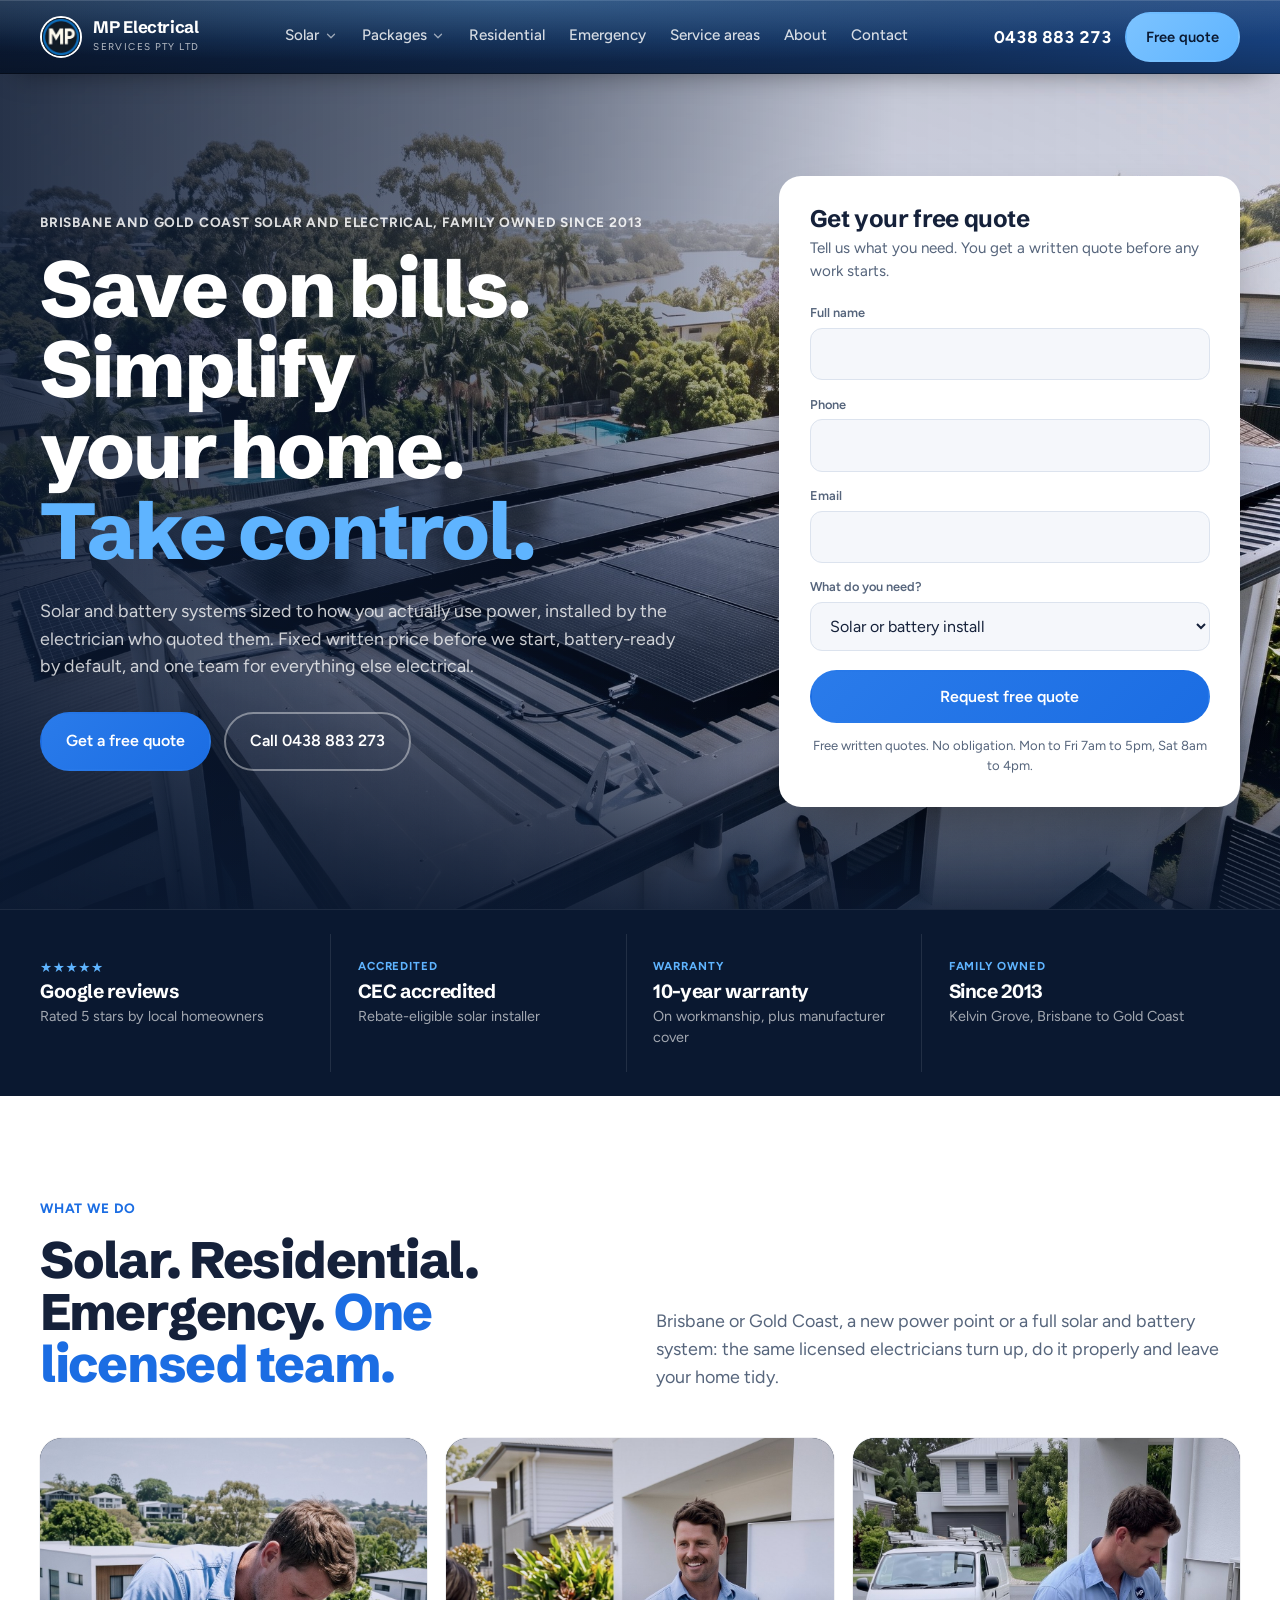
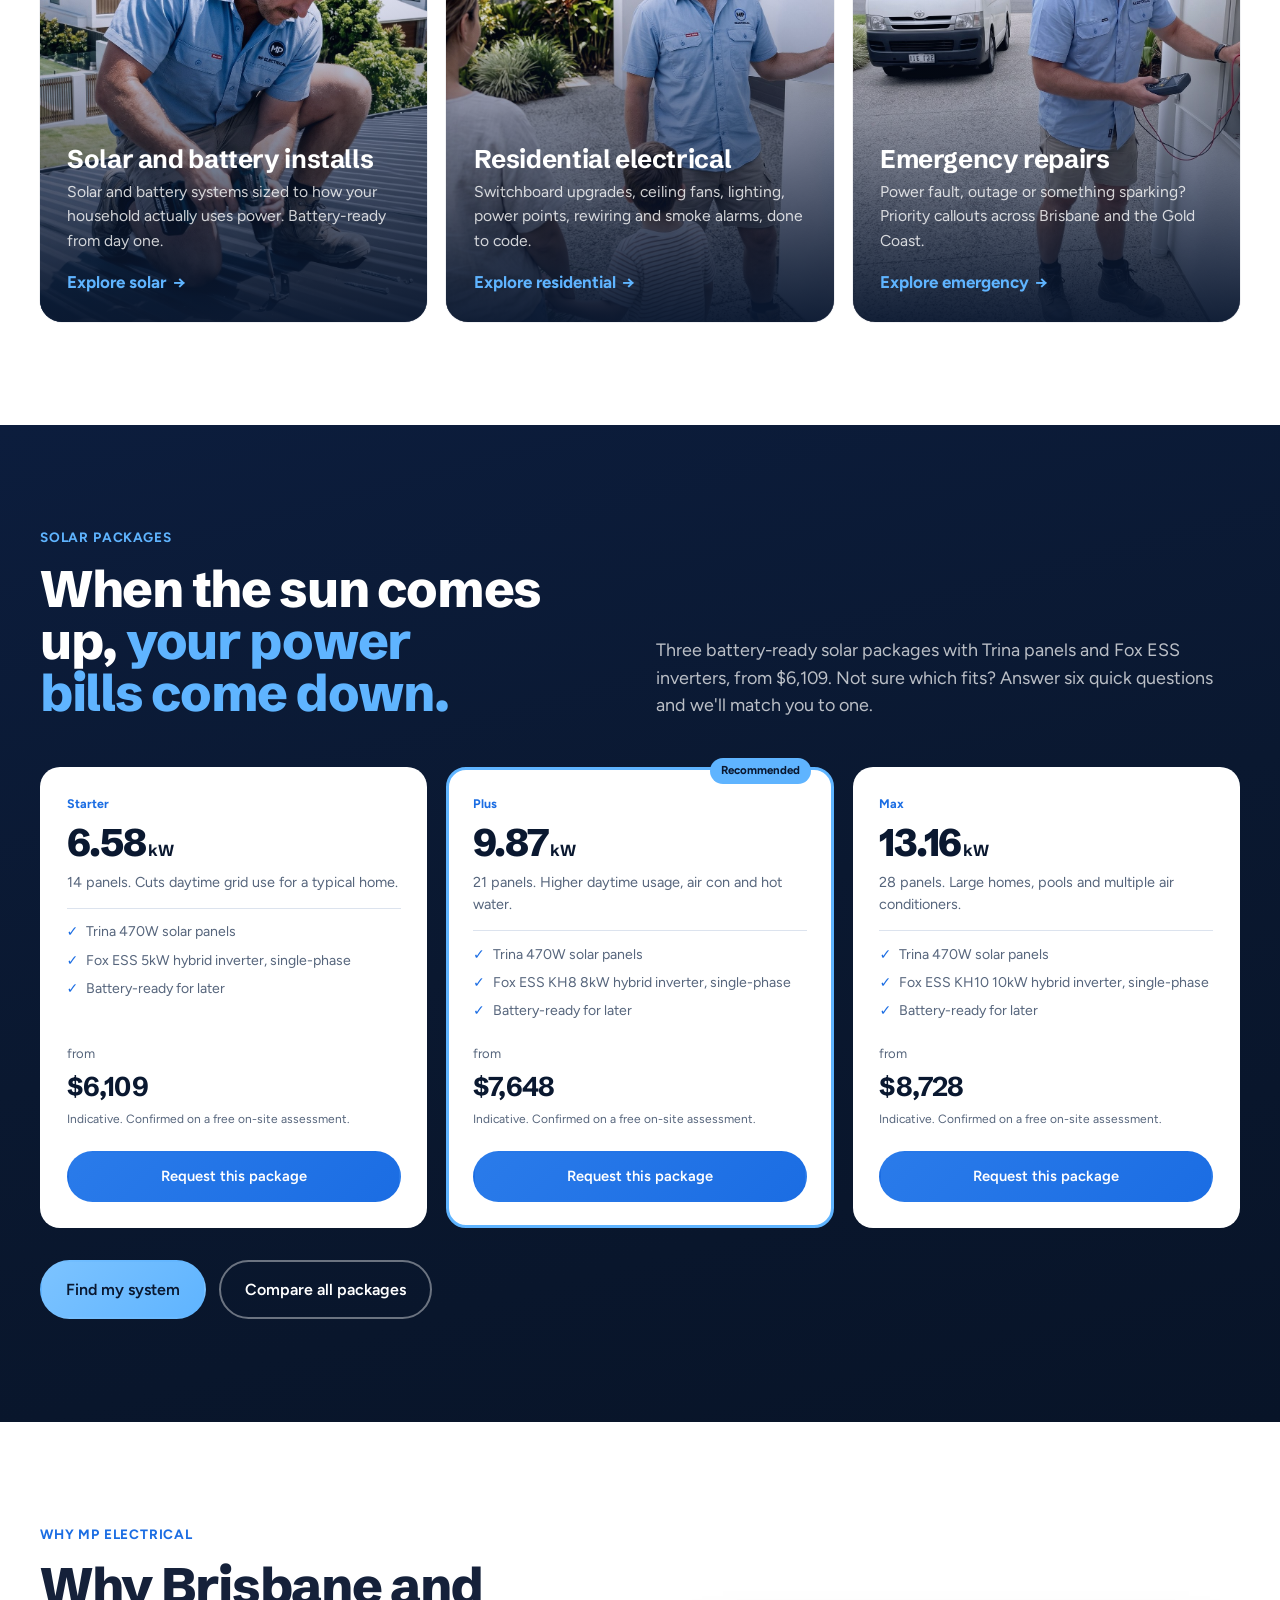
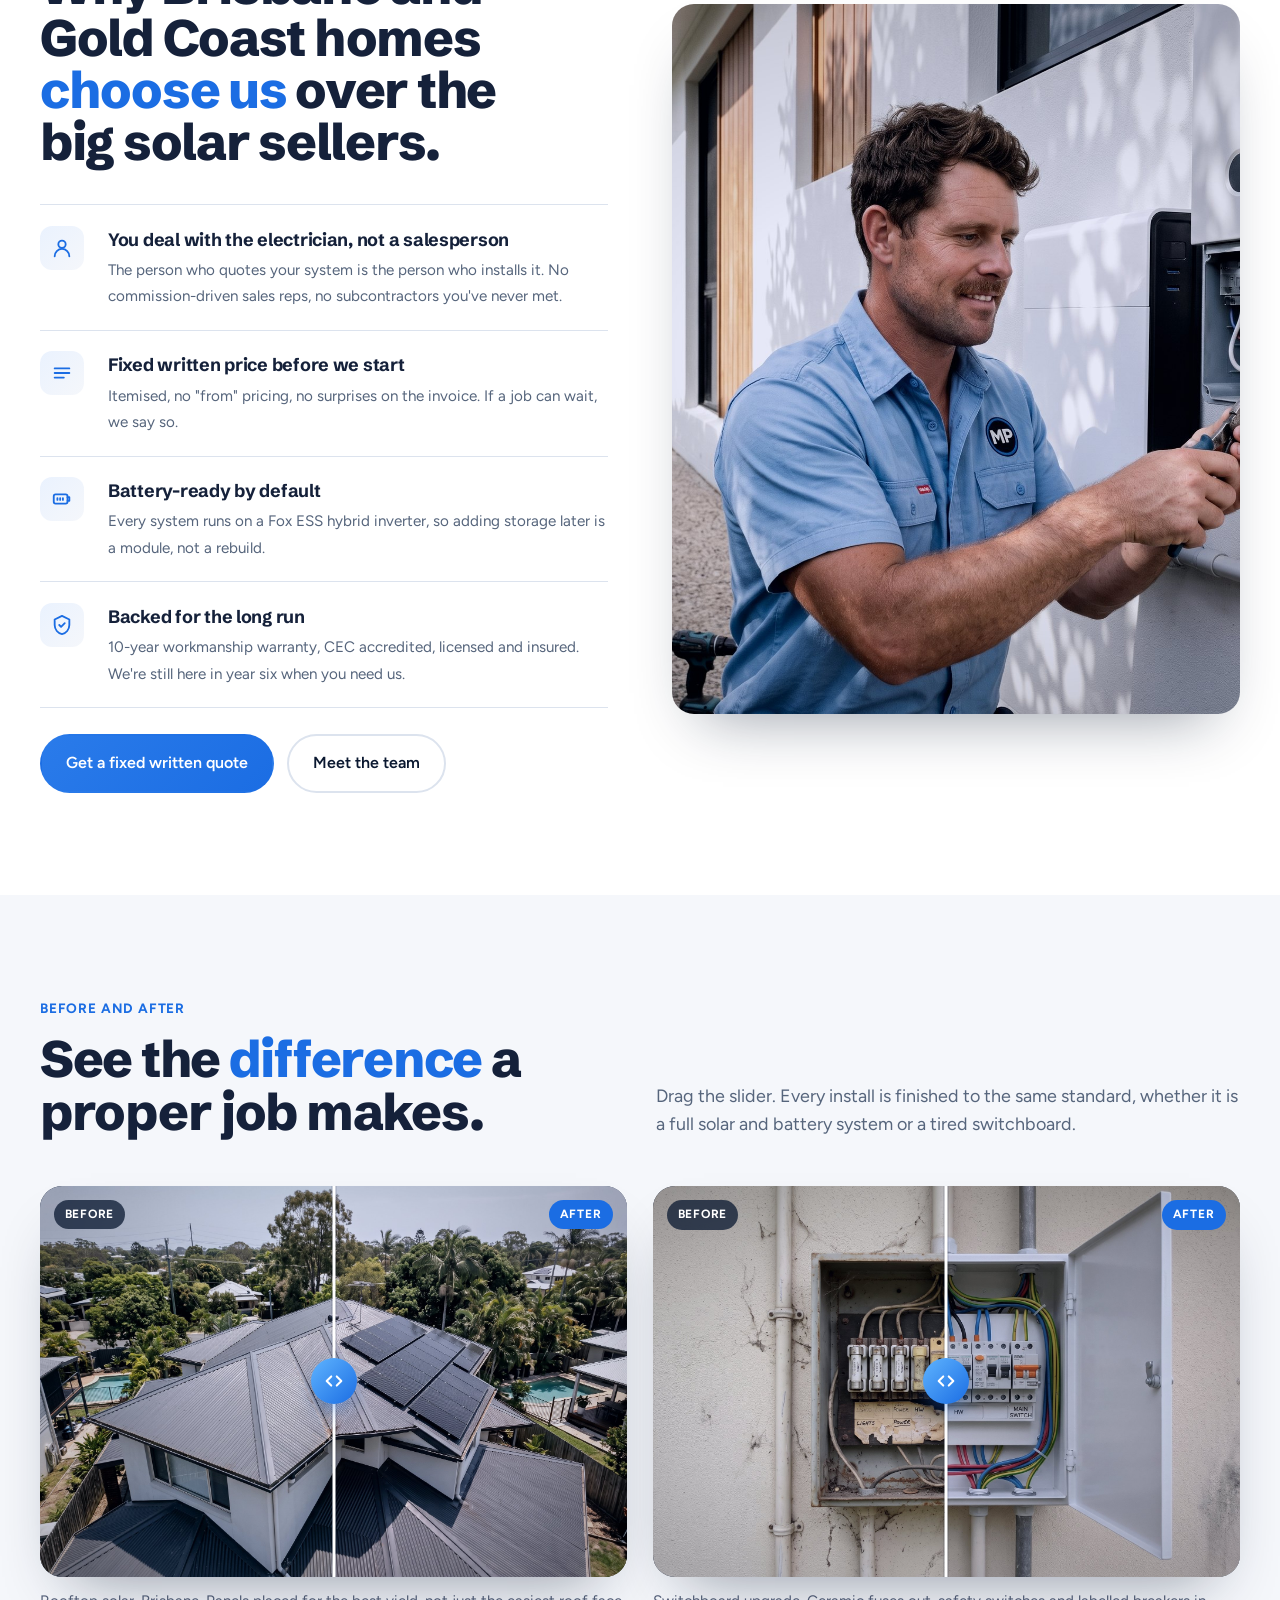
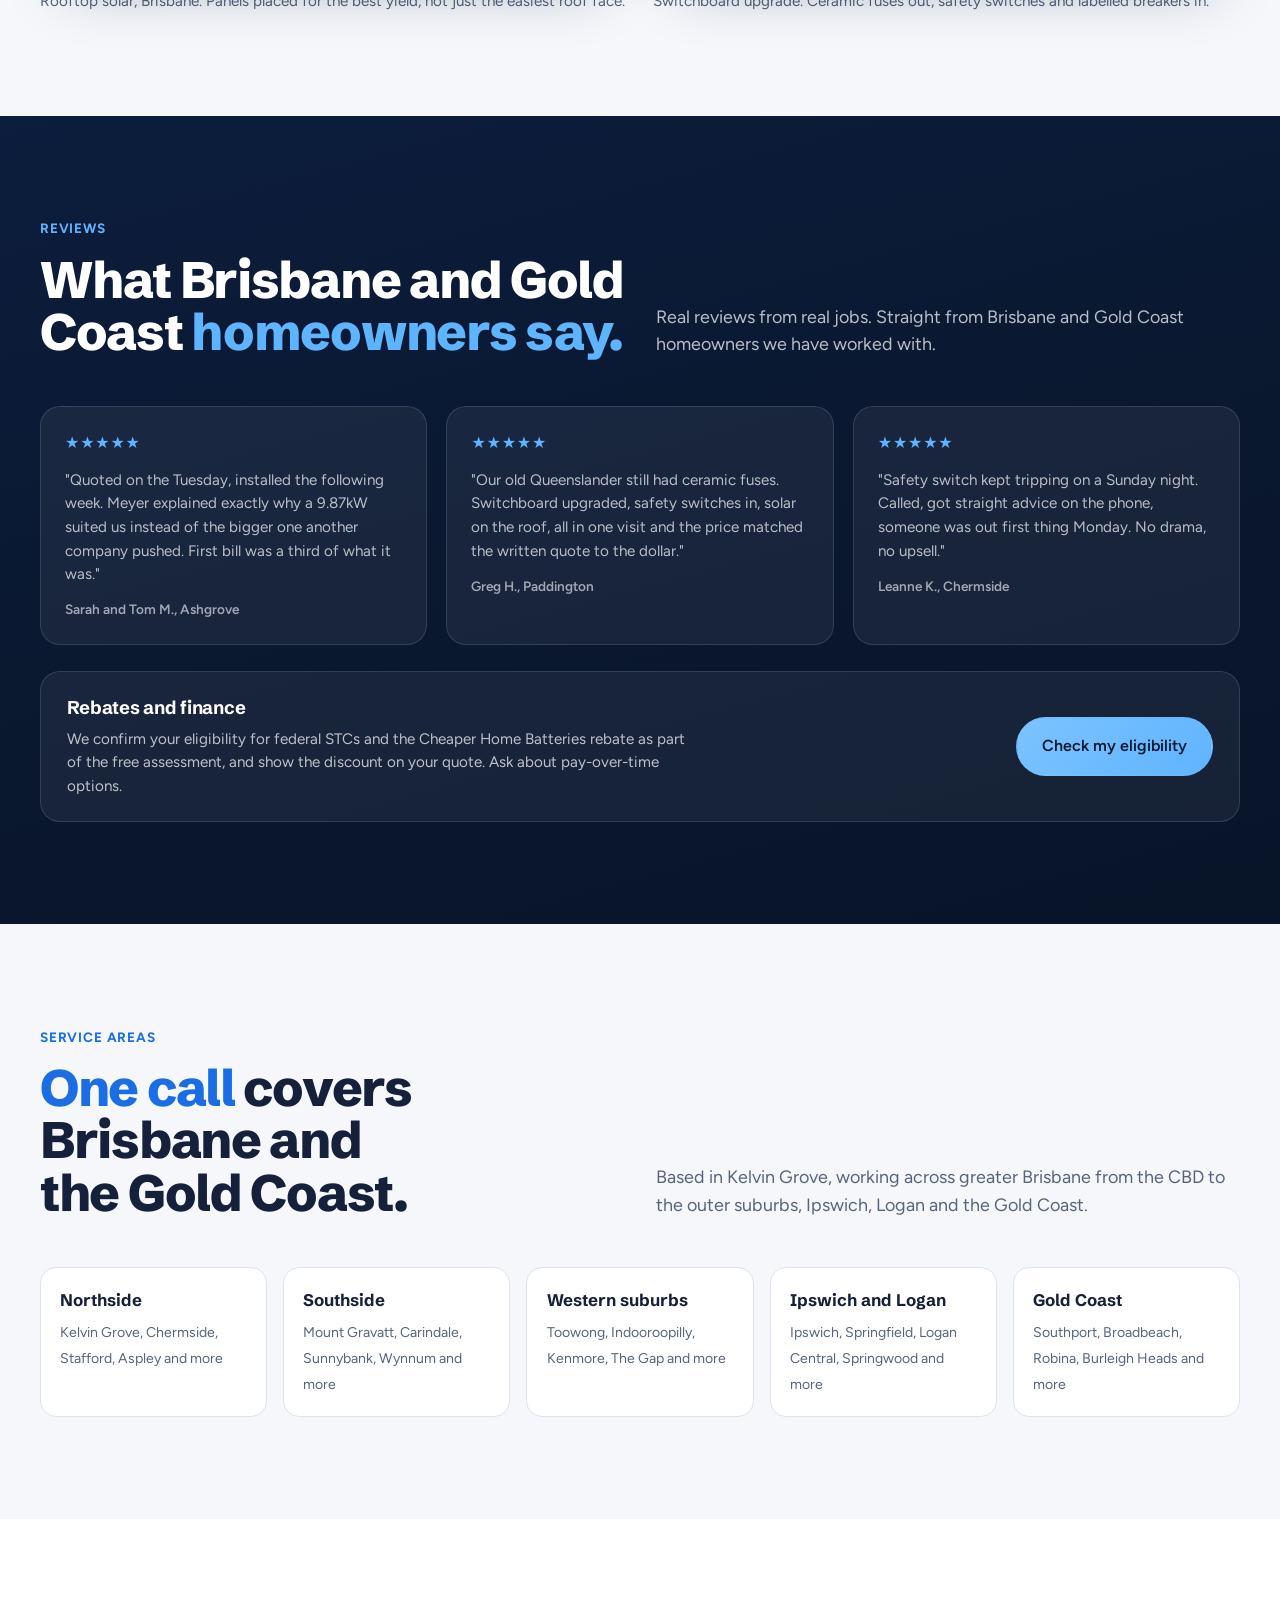
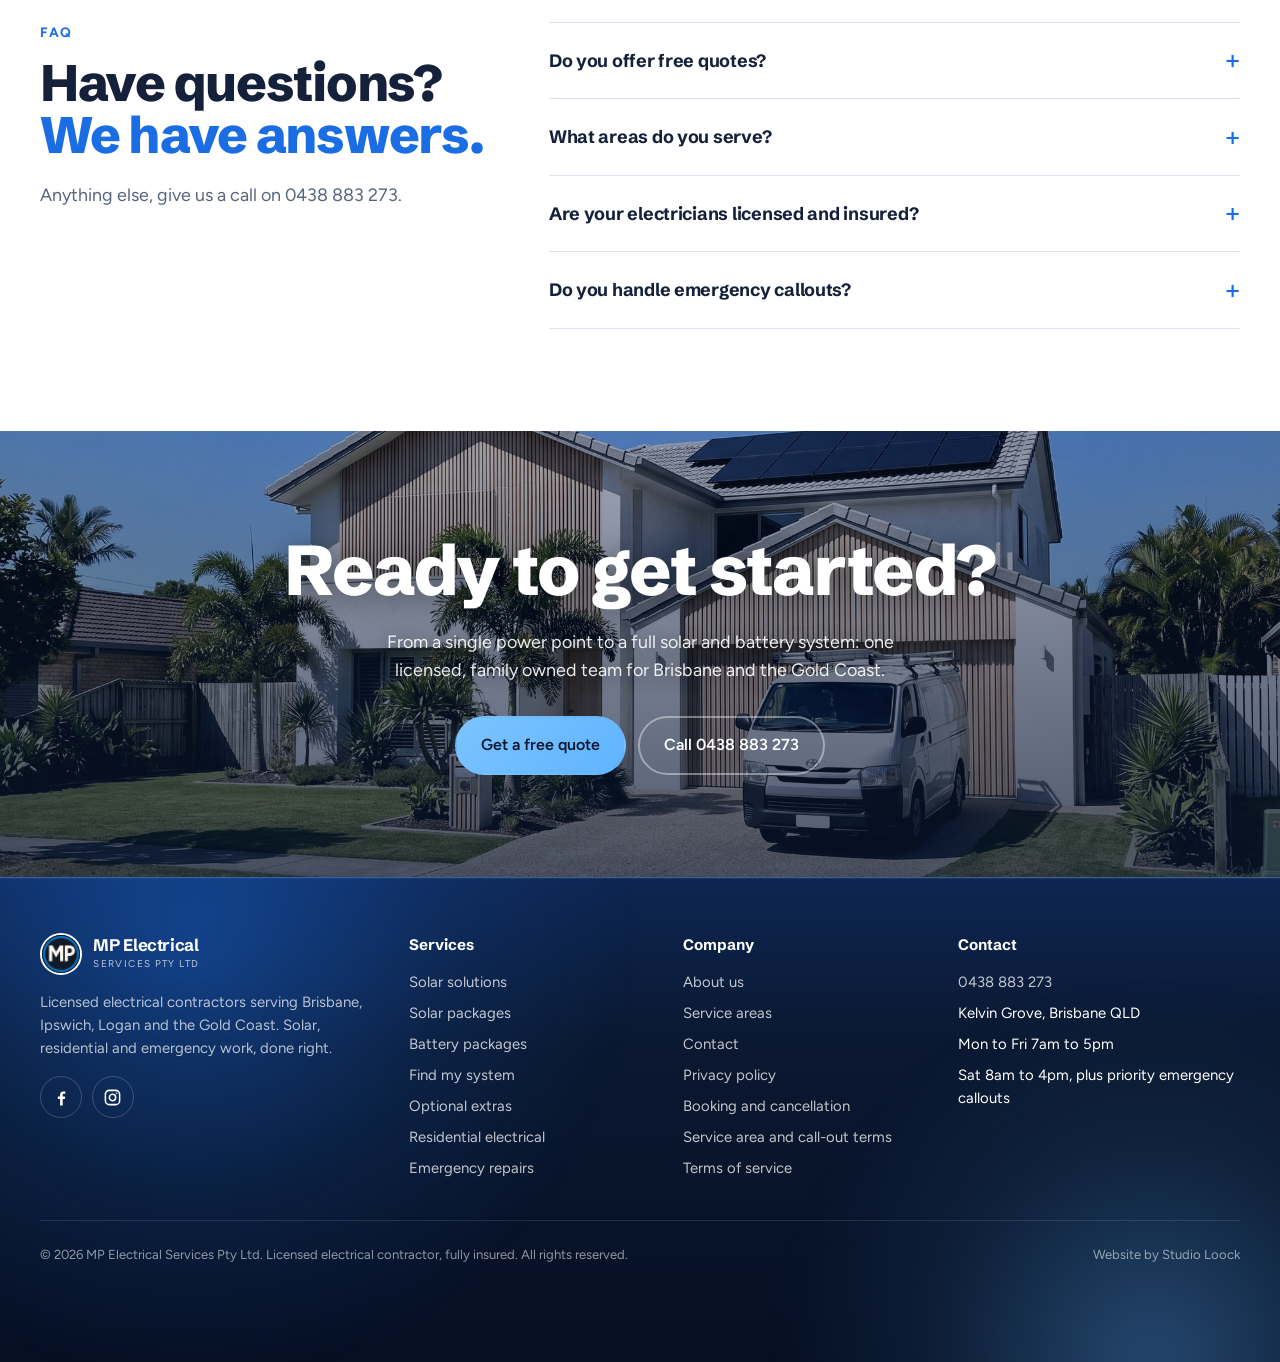
==== index.html @ 0086c078 "Customer photos" ====
<!doctype html>
<html lang="en-AU">
<head>
<meta charset="utf-8">
<meta name="viewport" content="width=device-width,initial-scale=1,viewport-fit=cover">
<title>Brisbane and Gold Coast Electrician and Solar Installer | MP Electrical Services</title>
<meta name="description" content="MP Electrical Services is a family owned, licensed electrician for solar and battery installs, residential electrical work and emergency repairs across Brisbane, Ipswich, Logan and the Gold Coast. Free written quotes.">
<link rel="canonical" href="https://mp-electrical.mockups.studioloock.co/">
<meta property="og:title" content="Brisbane and Gold Coast Electrician and Solar Installer | MP Electrical Services"><meta property="og:description" content="MP Electrical Services is a family owned, licensed electrician for solar and battery installs, residential electrical work and emergency repairs across Brisbane, Ipswich, Logan and the Gold Coast. Free written quotes."><meta property="og:type" content="website">
<link rel="preconnect" href="https://fonts.googleapis.com"><link rel="preconnect" href="https://fonts.gstatic.com" crossorigin><link rel="stylesheet" href="https://fonts.googleapis.com/css2?family=Schibsted+Grotesk:wght@500;700;800&family=Figtree:wght@400;500;600;700&display=swap">
<link rel="stylesheet" href="style.css?v=10">
<script type="application/ld+json">{"@context":"https://schema.org","@type":"Electrician","name":"MP Electrical Services Pty Ltd","telephone":"+61438883273","areaServed":["Brisbane QLD","Ipswich QLD","Logan QLD","Gold Coast QLD"],"address":{"@type":"PostalAddress","addressLocality":"Kelvin Grove","addressRegion":"QLD","addressCountry":"AU"},"foundingDate":"2013","sameAs":["https://facebook.com/profile.php?id=61579229777890","https://instagram.com/mp_electricalpty.ltd/"],"openingHoursSpecification":[{"@type":"OpeningHoursSpecification","dayOfWeek":["Monday","Tuesday","Wednesday","Thursday","Friday"],"opens":"07:00","closes":"17:00"},{"@type":"OpeningHoursSpecification","dayOfWeek":"Saturday","opens":"08:00","closes":"16:00"}],"makesOffer":[{"@type":"Offer","name":"6.58kW solar system","price":"6109","priceCurrency":"AUD"},{"@type":"Offer","name":"9.87kW solar system","price":"7648","priceCurrency":"AUD"},{"@type":"Offer","name":"13.16kW solar system","price":"8728","priceCurrency":"AUD"}]}</script><script type="application/ld+json">{"@context": "https://schema.org", "@type": "FAQPage", "mainEntity": [{"@type": "Question", "name": "Do you offer free quotes?", "acceptedAnswer": {"@type": "Answer", "text": "Yes. Every quote is free and provided in writing before any work begins, from a single power point to a full solar and battery system."}}, {"@type": "Question", "name": "What areas do you serve?", "acceptedAnswer": {"@type": "Answer", "text": "We are based in Kelvin Grove and cover greater Brisbane: northside, southside, the western suburbs, Ipswich, Logan and the Gold Coast."}}, {"@type": "Question", "name": "Are your electricians licensed and insured?", "acceptedAnswer": {"@type": "Answer", "text": "Yes. Fully licensed and insured, and every job meets Queensland electrical safety standards."}}, {"@type": "Question", "name": "Do you handle emergency callouts?", "acceptedAnswer": {"@type": "Answer", "text": "Yes. If you have a power fault, outage or anything that feels unsafe, call us directly on 0438 883 273. Emergency callouts get priority scheduling."}}]}</script>
</head>
<body>
<header>
  <div class="wrap nav">
    <a class="logo" href="index.html" aria-label="MP Electrical Services home"><img src="assets/logo.jpg" alt=""><div><b>MP Electrical</b><span>SERVICES PTY LTD</span></div></a>
    <nav class="links" aria-label="Main"><div class="dd"><a href="solar-solutions.html" aria-haspopup="true">Solar<svg viewBox="0 0 24 24" fill="none" stroke="currentColor" stroke-width="2.2" stroke-linecap="round" stroke-linejoin="round"><path d="M6 9l6 6 6-6"/></svg></a><div class="dd-panel"><a href="solar-solutions.html"><b>Solar solutions</b><span>Systems sized to how you use power</span></a><a href="battery-packages.html"><b>Battery storage</b><span>Add storage, or retrofit to existing solar</span></a></div></div><div class="dd"><a href="solar-packages.html" aria-haspopup="true">Packages<svg viewBox="0 0 24 24" fill="none" stroke="currentColor" stroke-width="2.2" stroke-linecap="round" stroke-linejoin="round"><path d="M6 9l6 6 6-6"/></svg></a><div class="dd-panel"><a href="solar-packages.html"><b>Solar packages</b><span>Starter, Plus and Max from $6,109</span></a><a href="battery-packages.html"><b>Battery packages</b><span>Solar plus storage from $11,468</span></a><a href="system-finder.html"><b>Find my system</b><span>Six questions, one recommendation</span></a><a href="extras.html"><b>Optional extras</b><span>EV chargers, monitoring and more</span></a></div></div><a href="residential-electrical.html">Residential</a><a href="emergency-repairs.html">Emergency</a><a href="service-areas.html">Service areas</a><a href="about.html">About</a><a href="contact.html">Contact</a></nav>
    <div class="nav-cta">
      <a class="nav-phone" href="tel:+61438883273">0438 883 273</a>
      <a class="btn btn-sky" href="contact.html" style="padding:.7rem 1.2rem;font-size:.92rem">Free quote</a>
      <a class="phone-ic" href="tel:+61438883273" aria-label="Call 0438 883 273"><svg viewBox="0 0 24 24" fill="none" stroke="currentColor" stroke-width="2" stroke-linecap="round" stroke-linejoin="round"><path d="M22 16.9v3a2 2 0 0 1-2.2 2 19.8 19.8 0 0 1-8.6-3.1 19.5 19.5 0 0 1-6-6A19.8 19.8 0 0 1 2.1 4.2 2 2 0 0 1 4.1 2h3a2 2 0 0 1 2 1.7c.1.9.4 1.8.7 2.7a2 2 0 0 1-.5 2.1L8 9.8a16 16 0 0 0 6 6l1.3-1.3a2 2 0 0 1 2.1-.5c.9.3 1.8.6 2.7.7a2 2 0 0 1 1.7 2z"/></svg></a>
      <button class="burger" aria-label="Open menu" aria-expanded="false" id="burger"><svg class="ic-open" viewBox="0 0 24 24" fill="none" stroke="currentColor" stroke-width="2.2" stroke-linecap="round"><path d="M4 7h16M4 12h16M4 17h16"/></svg><svg class="ic-close" viewBox="0 0 24 24" fill="none" stroke="currentColor" stroke-width="2.2" stroke-linecap="round"><path d="M6 6l12 12M18 6L6 18"/></svg></button>
    </div>
  </div>
</header>
  <div class="mobile-menu" id="mmenu" aria-hidden="true">
    <div class="mm-inner">
      <nav class="mm-links" aria-label="Mobile"><div class="mm-group" style="--i:0"><button type="button" class="mm-toggle" aria-expanded="false"><span>Solar</span><svg viewBox="0 0 24 24" fill="none" stroke="currentColor" stroke-width="2" stroke-linecap="round" stroke-linejoin="round"><path d="M6 9l6 6 6-6"/></svg></button><div class="mm-sub"><a href="solar-solutions.html">Solar solutions<small>Systems sized to how you use power</small></a><a href="battery-packages.html">Battery storage<small>Add storage, or retrofit to existing solar</small></a></div></div><div class="mm-group" style="--i:1"><button type="button" class="mm-toggle" aria-expanded="false"><span>Packages</span><svg viewBox="0 0 24 24" fill="none" stroke="currentColor" stroke-width="2" stroke-linecap="round" stroke-linejoin="round"><path d="M6 9l6 6 6-6"/></svg></button><div class="mm-sub"><a href="solar-packages.html">Solar packages<small>Starter, Plus and Max from $6,109</small></a><a href="battery-packages.html">Battery packages<small>Solar plus storage from $11,468</small></a><a href="system-finder.html">Find my system<small>Six questions, one recommendation</small></a><a href="extras.html">Optional extras<small>EV chargers, monitoring and more</small></a></div></div><a href="residential-electrical.html" class="mm-link" style="--i:2"><span>Residential</span><svg viewBox="0 0 24 24" fill="none" stroke="currentColor" stroke-width="2" stroke-linecap="round" stroke-linejoin="round"><path d="M5 12h14M13 6l6 6-6 6"/></svg></a><a href="emergency-repairs.html" class="mm-link" style="--i:3"><span>Emergency</span><svg viewBox="0 0 24 24" fill="none" stroke="currentColor" stroke-width="2" stroke-linecap="round" stroke-linejoin="round"><path d="M5 12h14M13 6l6 6-6 6"/></svg></a><a href="service-areas.html" class="mm-link" style="--i:4"><span>Service areas</span><svg viewBox="0 0 24 24" fill="none" stroke="currentColor" stroke-width="2" stroke-linecap="round" stroke-linejoin="round"><path d="M5 12h14M13 6l6 6-6 6"/></svg></a><a href="about.html" class="mm-link" style="--i:5"><span>About</span><svg viewBox="0 0 24 24" fill="none" stroke="currentColor" stroke-width="2" stroke-linecap="round" stroke-linejoin="round"><path d="M5 12h14M13 6l6 6-6 6"/></svg></a><a href="contact.html" class="mm-link" style="--i:6"><span>Contact</span><svg viewBox="0 0 24 24" fill="none" stroke="currentColor" stroke-width="2" stroke-linecap="round" stroke-linejoin="round"><path d="M5 12h14M13 6l6 6-6 6"/></svg></a></nav>
      <div class="mm-foot" style="--i:7">
        <a class="btn btn-sky" href="contact.html">Get a free quote</a>
        <a class="mm-phone" href="tel:+61438883273">0438 883 273</a>
        <p>Mon to Fri 7am to 5pm · Sat 8am to 4pm<br>Priority emergency callouts</p>
        <div class="mm-social"><a href="https://facebook.com/profile.php?id=61579229777890" target="_blank" rel="noopener" aria-label="MP Electrical on Facebook" title="Facebook"><svg viewBox="0 0 24 24" fill="currentColor" aria-hidden="true"><path d="M13.5 22v-8h2.7l.4-3.2h-3.1V8.8c0-.9.3-1.6 1.6-1.6h1.7V4.4c-.3 0-1.3-.1-2.5-.1-2.5 0-4.1 1.5-4.1 4.2v2.3H7.4V14h2.8v8h3.3z"/></svg></a><a href="https://instagram.com/mp_electricalpty.ltd/" target="_blank" rel="noopener" aria-label="MP Electrical on Instagram" title="Instagram"><svg viewBox="0 0 24 24" fill="none" stroke="currentColor" stroke-width="1.9" stroke-linecap="round" aria-hidden="true"><rect x="3" y="3" width="18" height="18" rx="5"/><circle cx="12" cy="12" r="4"/><circle cx="17.3" cy="6.7" r="1" fill="currentColor" stroke="none"/></svg></a></div>
      </div>
    </div>
  </div>

<main>
<section class="hero" id="top"><div class="hero-bg" role="img" aria-label="Finished rooftop solar array on a Brisbane home"></div>
  <div class="wrap">
    <div><div class="kicker" style="color:#fff;opacity:.85">Brisbane and Gold Coast solar and electrical, family owned since 2013</div>
      <h1><span>Save on bills.</span><span>Simplify your home.</span><span class="hi">Take control.</span></h1>
      <p class="lede">Solar and battery systems sized to how you actually use power, installed by the electrician who quoted them. Fixed written price before we start, battery-ready by default, and one team for everything else electrical.</p>
      <div class="actions"><a class="btn btn-blue" href="contact.html">Get a free quote</a><a class="btn btn-ghost" href="tel:+61438883273">Call 0438 883 273</a></div></div>
    <div class="quote" id="quote">
  <h3>Get your free quote</h3>
  <p>Tell us what you need. You get a written quote before any work starts.</p>
  <form class="qf" novalidate>
    <div class="field"><label for="f-name">Full name</label><input id="f-name" name="name" autocomplete="name" required></div>
    <div class="field"><label for="f-phone">Phone</label><input id="f-phone" name="phone" type="tel" inputmode="tel" autocomplete="tel" required></div>
    <div class="field"><label for="f-email">Email</label><input id="f-email" name="email" type="email" inputmode="email" autocomplete="email"></div>
    <div class="field"><label for="f-job">What do you need?</label><select id="f-job" name="job"><option selected>Solar or battery install</option><option>Residential electrical work</option><option>Emergency repair</option><option>Something else</option></select></div>
    
    <button class="btn btn-blue" type="submit">Request free quote</button>
    <small>Free written quotes. No obligation. Mon to Fri 7am to 5pm, Sat 8am to 4pm.</small>
  </form>
  <div class="sent"><h3>Thanks, we've got it.</h3><p>We'll call you back on the number you gave us. Urgent? Ring 0438 883 273 now.</p></div>
</div>
  </div></section>
<section class="trust"><div class="wrap">
  <div><i class="stars">★★★★★</i><b class="tc" title="Confirm rating and count with MP">Google reviews</b><span>Rated 5 stars by local homeowners</span></div>
  <div><i>Accredited</i><b class="tc" title="Confirm accreditation with MP">CEC accredited</b><span>Rebate-eligible solar installer</span></div>
  <div><i>Warranty</i><b class="tc" title="Confirm warranty length with MP">10-year warranty</b><span>On workmanship, plus manufacturer cover</span></div>
  <div><i>Family owned</i><b>Since 2013</b><span>Kelvin Grove, Brisbane to Gold Coast</span></div>
</div></section>

<section id="services"><div class="wrap">
  <div class="head"><div><div class="kicker">What we do</div><h2>Solar. Residential. Emergency. <span class="hi">One licensed team.</span></h2></div>
    <p class="lede">Brisbane or Gold Coast, a new power point or a full solar and battery system: the same licensed electricians turn up, do it properly and leave your home tidy.</p></div>
  <div class="tiles">
    <a class="tile" href="solar-solutions.html"><img src="assets/solar.jpg" alt="Meyer from MP Electrical installing rooftop solar in Brisbane"><div class="tile-body"><h3>Solar and battery installs</h3><p>Solar and battery systems sized to how your household actually uses power. Battery-ready from day one.</p><span class="more">Explore solar</span></div></a>
    <a class="tile" href="residential-electrical.html"><img src="assets/resi.jpg" alt="Meyer talking a Brisbane homeowner and her son through their new switchboard"><div class="tile-body"><h3>Residential electrical</h3><p>Switchboard upgrades, ceiling fans, lighting, power points, rewiring and smoke alarms, done to code.</p><span class="more">Explore residential</span></div></a>
    <a class="tile" href="emergency-repairs.html"><img src="assets/emerg.jpg" alt="Meyer testing a home switchboard"><div class="tile-body"><h3>Emergency repairs</h3><p>Power fault, outage or something sparking? Priority callouts across Brisbane and the Gold Coast.</p><span class="more">Explore emergency</span></div></a>
  </div></div></section>

<section class="dark" id="solar"><div class="wrap">
  <div class="head"><div><div class="kicker">Solar packages</div><h2>When the sun comes up, <span class="hi">your power bills come down.</span></h2></div>
    <p class="lede">Three battery-ready solar packages with Trina panels and Fox ESS inverters, from $6,109. Not sure which fits? Answer six quick questions and we'll match you to one.</p></div>
  <div class="pgrid"><article class="pk"><span class="tier">Starter</span><div class="kw">6.58<small>kW</small></div><div class="sub">14 panels. Cuts daytime grid use for a typical home.</div>
  <ul><li>Trina 470W solar panels</li><li>Fox ESS 5kW hybrid inverter, single-phase</li><li>Battery-ready for later</li></ul>
  <div class="price">from <b>$6,109</b><small>Indicative. Confirmed on a free on-site assessment.</small></div><a class="btn btn-blue" href="contact.html">Request this package</a></article><article class="pk hl"><span class="tag">Recommended</span><span class="tier">Plus</span><div class="kw">9.87<small>kW</small></div><div class="sub">21 panels. Higher daytime usage, air con and hot water.</div>
  <ul><li>Trina 470W solar panels</li><li>Fox ESS KH8 8kW hybrid inverter, single-phase</li><li>Battery-ready for later</li></ul>
  <div class="price">from <b>$7,648</b><small>Indicative. Confirmed on a free on-site assessment.</small></div><a class="btn btn-blue" href="contact.html">Request this package</a></article><article class="pk"><span class="tier">Max</span><div class="kw">13.16<small>kW</small></div><div class="sub">28 panels. Large homes, pools and multiple air conditioners.</div>
  <ul><li>Trina 470W solar panels</li><li>Fox ESS KH10 10kW hybrid inverter, single-phase</li><li>Battery-ready for later</li></ul>
  <div class="price">from <b>$8,728</b><small>Indicative. Confirmed on a free on-site assessment.</small></div><a class="btn btn-blue" href="contact.html">Request this package</a></article></div>
  <div class="actions" style="margin-top:2rem"><a class="btn btn-sky" href="system-finder.html">Find my system</a><a class="btn btn-ghost" href="solar-packages.html">Compare all packages</a></div>
</div></section>

<section id="why"><div class="wrap split">
  <div><div class="kicker">Why MP Electrical</div><h2>Why Brisbane and Gold Coast homes <span class="hi">choose us</span> over the big solar sellers.</h2>
    <div class="reasons">
      <div class="reason"><div class="ic"><svg viewBox="0 0 24 24" fill="none" stroke="currentColor" stroke-width="2" stroke-linecap="round" stroke-linejoin="round"><circle cx="12" cy="8" r="4"/><path d="M4 21a8 8 0 0 1 16 0"/></svg></div><div><b>You deal with the electrician, not a salesperson</b><span>The person who quotes your system is the person who installs it. No commission-driven sales reps, no subcontractors you've never met.</span></div></div>
      <div class="reason"><div class="ic"><svg viewBox="0 0 24 24" fill="none" stroke="currentColor" stroke-width="2" stroke-linecap="round" stroke-linejoin="round"><path d="M4 7h16M4 12h16M4 17h10"/></svg></div><div><b>Fixed written price before we start</b><span>Itemised, no "from" pricing, no surprises on the invoice. If a job can wait, we say so.</span></div></div>
      <div class="reason"><div class="ic"><svg viewBox="0 0 24 24" fill="none" stroke="currentColor" stroke-width="2" stroke-linecap="round" stroke-linejoin="round"><rect x="3" y="7" width="15" height="10" rx="2"/><path d="M18 10h2v4h-2M7 11v2M10 11v2M13 11v2"/></svg></div><div><b>Battery-ready by default</b><span>Every system runs on a Fox ESS hybrid inverter, so adding storage later is a module, not a rebuild.</span></div></div>
      <div class="reason"><div class="ic"><svg viewBox="0 0 24 24" fill="none" stroke="currentColor" stroke-width="2" stroke-linecap="round" stroke-linejoin="round"><path d="M12 2l8 4v6c0 5-3.5 9-8 10-4.5-1-8-5-8-10V6z"/><path d="M9 12l2 2 4-4"/></svg></div><div><b>Backed for the long run</b><span><span class="tc" title="Confirm with MP">10-year workmanship warranty</span>, CEC accredited, licensed and insured. We're still here in year six when you need us.</span></div></div>
    </div>
    <div class="actions" style="margin-top:1.6rem"><a class="btn btn-blue" href="contact.html">Get a fixed written quote</a><a class="btn btn-ghost-dark" href="about.html">Meet the team</a></div></div>
  <img src="assets/why.jpg" alt="Meyer from MP Electrical wiring a solar inverter and battery">
</div></section>

<section class="paper" id="before-after"><div class="wrap">
  <div class="head"><div><div class="kicker">Before and after</div><h2>See the <span class="hi">difference</span> a proper job makes.</h2></div><p class="lede">Drag the slider. Every install is finished to the same standard, whether it is a full solar and battery system or a tired switchboard.</p></div>
  <div class="ba-grid"><div><div class="ba" style="--x:50%"><img src="assets/before-roof.jpg" alt="Before: rooftop solar on a Brisbane home"><img class="ba-after" src="assets/after-roof.jpg" alt="After: rooftop solar on a Brisbane home"><div class="ba-bar"></div><div class="ba-knob" aria-hidden="true"><svg viewBox="0 0 24 24" fill="none" stroke="currentColor" stroke-width="2.2" stroke-linecap="round" stroke-linejoin="round"><path d="M9 7l-5 5 5 5M15 7l5 5-5 5"/></svg></div><span class="ba-tag l">Before</span><span class="ba-tag r">After</span><input type="range" min="0" max="100" value="50" aria-label="Compare before and after"></div><div class="ba-cap">Rooftop solar, Brisbane. Panels placed for the best yield, not just the easiest roof face.</div></div><div><div class="ba" style="--x:50%"><img src="assets/before-board.jpg" alt="Before: switchboard upgrade"><img class="ba-after" src="assets/after-board.jpg" alt="After: switchboard upgrade"><div class="ba-bar"></div><div class="ba-knob" aria-hidden="true"><svg viewBox="0 0 24 24" fill="none" stroke="currentColor" stroke-width="2.2" stroke-linecap="round" stroke-linejoin="round"><path d="M9 7l-5 5 5 5M15 7l5 5-5 5"/></svg></div><span class="ba-tag l">Before</span><span class="ba-tag r">After</span><input type="range" min="0" max="100" value="50" aria-label="Compare before and after"></div><div class="ba-cap">Switchboard upgrade. Ceramic fuses out, safety switches and labelled breakers in.</div></div></div>
</div></section>

<section class="dark" id="reviews"><div class="wrap">
  <div class="head"><div><div class="kicker">Reviews</div><h2>What Brisbane and Gold Coast <span class="hi">homeowners say.</span></h2></div>
    <p class="lede">Real reviews from real jobs. Straight from Brisbane and Gold Coast homeowners we have worked with.</p></div>
  <div class="grid3 rvwrap" id="rvwrap">
    <div class="card rv"><div class="stars">★★★★★</div><p>"Quoted on the Tuesday, installed the following week. Meyer explained exactly why a 9.87kW suited us instead of the bigger one another company pushed. First bill was a third of what it was."</p><b>Sarah and Tom M., Ashgrove</b></div>
    <div class="card rv"><div class="stars">★★★★★</div><p>"Our old Queenslander still had ceramic fuses. Switchboard upgraded, safety switches in, solar on the roof, all in one visit and the price matched the written quote to the dollar."</p><b>Greg H., Paddington</b></div>
    <div class="card rv"><div class="stars">★★★★★</div><p>"Safety switch kept tripping on a Sunday night. Called, got straight advice on the phone, someone was out first thing Monday. No drama, no upsell."</p><b>Leanne K., Chermside</b></div>
  </div>
  <div class="rvdots" id="rvdots" aria-hidden="true"><i class="on"></i><i></i><i></i></div>
  <div class="rebate">
    <div><b>Rebates and finance</b><span>We confirm your eligibility for federal STCs and the <span class="tc" title="Confirm current scheme names and any finance partner with MP">Cheaper Home Batteries rebate</span> as part of the free assessment, and show the discount on your quote. Ask about pay-over-time options.</span></div>
    <a class="btn btn-sky" href="contact.html">Check my eligibility</a>
  </div>
</div></section>

<section class="paper" id="areas"><div class="wrap">
  <div class="head"><div><div class="kicker">Service areas</div><h2><span class="hi">One call</span> covers Brisbane and the Gold Coast.</h2></div>
    <p class="lede">Based in Kelvin Grove, working across greater Brisbane from the CBD to the outer suburbs, Ipswich, Logan and the Gold Coast.</p></div>
  <div class="area-cards">
    <a href="service-areas.html#north"><b>Northside</b><span>Kelvin Grove, Chermside, Stafford, Aspley and more</span></a>
    <a href="service-areas.html#south"><b>Southside</b><span>Mount Gravatt, Carindale, Sunnybank, Wynnum and more</span></a>
    <a href="service-areas.html#west"><b>Western suburbs</b><span>Toowong, Indooroopilly, Kenmore, The Gap and more</span></a>
    <a href="service-areas.html#ipswich"><b>Ipswich and Logan</b><span>Ipswich, Springfield, Logan Central, Springwood and more</span></a>
    <a href="service-areas.html#goldcoast"><b>Gold Coast</b><span>Southport, Broadbeach, Robina, Burleigh Heads and more</span></a>
  </div></div></section>

<section id="faq"><div class="wrap faqwrap"><div><div class="kicker">FAQ</div><h2>Have questions? <span class="hi">We have answers.</span></h2><p class="lede" style="margin-top:1.2rem">Anything else, give us a call on 0438 883 273.</p></div><div><details class="faq"><summary>Do you offer free quotes?</summary><p>Yes. Every quote is free and provided in writing before any work begins, from a single power point to a full solar and battery system.</p></details><details class="faq"><summary>What areas do you serve?</summary><p>We are based in Kelvin Grove and cover greater Brisbane: northside, southside, the western suburbs, Ipswich, Logan and the Gold Coast.</p></details><details class="faq"><summary>Are your electricians licensed and insured?</summary><p>Yes. Fully licensed and insured, and every job meets Queensland electrical safety standards.</p></details><details class="faq"><summary>Do you handle emergency callouts?</summary><p>Yes. If you have a power fault, outage or anything that feels unsafe, call us directly on 0438 883 273. Emergency callouts get priority scheduling.</p></details></div></div></section>
<section class="cta"><div class="cta-bg" aria-hidden="true"></div><div class="wrap"><h2>Ready to get started?</h2><p>From a single power point to a full solar and battery system: one licensed, family owned team for Brisbane and the Gold Coast.</p>
  <div class="actions"><a class="btn btn-sky" href="contact.html">Get a free quote</a><a class="btn btn-ghost" href="tel:+61438883273">Call 0438 883 273</a></div></div></section>
</main>
<footer>
  <div class="wrap">
    <div class="fgrid">
      <div>
        <a class="logo" href="index.html"><img src="assets/logo.jpg" alt=""><div><b>MP Electrical</b><span>SERVICES PTY LTD</span></div></a>
        <p style="margin-top:1rem">Licensed electrical contractors serving Brisbane, Ipswich, Logan and the Gold Coast. Solar, residential and emergency work, done right.</p>
        <div class="socials"><a href="https://facebook.com/profile.php?id=61579229777890" target="_blank" rel="noopener" aria-label="MP Electrical on Facebook" title="Facebook"><svg viewBox="0 0 24 24" fill="currentColor" aria-hidden="true"><path d="M13.5 22v-8h2.7l.4-3.2h-3.1V8.8c0-.9.3-1.6 1.6-1.6h1.7V4.4c-.3 0-1.3-.1-2.5-.1-2.5 0-4.1 1.5-4.1 4.2v2.3H7.4V14h2.8v8h3.3z"/></svg></a><a href="https://instagram.com/mp_electricalpty.ltd/" target="_blank" rel="noopener" aria-label="MP Electrical on Instagram" title="Instagram"><svg viewBox="0 0 24 24" fill="none" stroke="currentColor" stroke-width="1.9" stroke-linecap="round" aria-hidden="true"><rect x="3" y="3" width="18" height="18" rx="5"/><circle cx="12" cy="12" r="4"/><circle cx="17.3" cy="6.7" r="1" fill="currentColor" stroke="none"/></svg></a></div>
      </div>
      <div><h4>Services</h4><ul><li><a href="solar-solutions.html">Solar solutions</a></li><li><a href="solar-packages.html">Solar packages</a></li><li><a href="battery-packages.html">Battery packages</a></li><li><a href="system-finder.html">Find my system</a></li><li><a href="extras.html">Optional extras</a></li><li><a href="residential-electrical.html">Residential electrical</a></li><li><a href="emergency-repairs.html">Emergency repairs</a></li></ul></div>
      <div><h4>Company</h4><ul><li><a href="about.html">About us</a></li><li><a href="service-areas.html">Service areas</a></li><li><a href="contact.html">Contact</a></li><li><a href="policies.html#privacy">Privacy policy</a></li><li><a href="policies.html#booking">Booking and cancellation</a></li><li><a href="policies.html#callout">Service area and call-out terms</a></li><li><a href="policies.html#terms">Terms of service</a></li></ul></div>
      <div><h4>Contact</h4><ul><li><a href="tel:+61438883273">0438 883 273</a></li><li>Kelvin Grove, Brisbane QLD</li><li>Mon to Fri 7am to 5pm</li><li>Sat 8am to 4pm, plus priority emergency callouts</li></ul></div>
    </div>
    <div class="fbottom"><span>© 2026 MP Electrical Services Pty Ltd. Licensed electrical contractor, fully insured. All rights reserved.</span><span>Website by Studio Loock</span></div>
  </div>
</footer>
<script>
(function(){
  var b=document.getElementById('burger'),m=document.getElementById('mmenu');
  function setMenu(o){m.classList.toggle('open',o);b.classList.toggle('x',o);b.setAttribute('aria-expanded',o);m.setAttribute('aria-hidden',!o);document.documentElement.classList.toggle('noscroll',o)}
  b.addEventListener('click',function(){setMenu(!m.classList.contains('open'))});
  m.querySelectorAll('a').forEach(function(a){a.addEventListener('click',function(){setMenu(false)})});
  document.addEventListener('keydown',function(e){if(e.key==='Escape')setMenu(false)});
  m.querySelectorAll('.mm-toggle').forEach(function(t){t.addEventListener('click',function(){var g=t.parentNode,o=!g.classList.contains('open');m.querySelectorAll('.mm-group.open').forEach(function(x){x.classList.remove('open');x.querySelector('.mm-toggle').setAttribute('aria-expanded','false')});g.classList.toggle('open',o);t.setAttribute('aria-expanded',o)})});
  m.querySelectorAll('.mm-group.cur').forEach(function(g){g.classList.add('open');g.querySelector('.mm-toggle').setAttribute('aria-expanded','true')});
  document.querySelectorAll('.dd>a').forEach(function(a){a.addEventListener('click',function(e){if(window.matchMedia('(hover:none)').matches&&!a.parentNode.classList.contains('open')){e.preventDefault();document.querySelectorAll('.dd.open').forEach(function(d){d.classList.remove('open')});a.parentNode.classList.add('open')}})});
  document.addEventListener('click',function(e){if(!e.target.closest('.dd'))document.querySelectorAll('.dd.open').forEach(function(d){d.classList.remove('open')})});
  document.querySelectorAll('form.qf').forEach(function(f){f.addEventListener('submit',function(e){e.preventDefault();
    var req=f.querySelectorAll('[required]'),ok=true;req.forEach(function(i){if(!i.value.trim()){ok=false;i.style.borderColor='#D9534F';if(ok===false&&!f._f){i.focus();f._f=1}}});
    if(!ok){f._f=0;return} f.closest('.quote').classList.add('done')})});
})();
</script>
<script>(function(){var w=document.getElementById('rvwrap'),d=document.getElementById('rvdots');if(w&&d){var dots=d.querySelectorAll('i');w.addEventListener('scroll',function(){var i=Math.round(w.scrollLeft/(w.scrollWidth/dots.length));dots.forEach(function(x,k){x.classList.toggle('on',k===i)})},{passive:true});dots.forEach(function(x,k){x.addEventListener('click',function(){w.scrollTo({left:k*(w.scrollWidth/dots.length),behavior:'smooth'})})})}})();</script>
<script>(function(){document.querySelectorAll('.ba').forEach(function(b){var r=b.querySelector('input');function set(v){b.style.setProperty('--x',v+'%')}r.addEventListener('input',function(){set(r.value)});set(r.value)})})();</script>
</body>
</html>
---- style.css ----
:root{--ink:#0A1830;--ink-2:#12254A;--blue:#1B6DE3;--blue-d:#1257BD;--sky:#5FB4FF;--sky-d:#3A98EC;--paper:#F5F7FB;--white:#fff;--steel:#56657C;--line:#DCE3EE;--text:#15213A;color-scheme:light}
*{box-sizing:border-box}
html{scroll-behavior:smooth}
section[id],#quote{scroll-margin-top:84px}
body{margin:0;background:var(--white);color:var(--text);font-family:'Figtree',system-ui,-apple-system,'Segoe UI',sans-serif;font-size:17px;line-height:1.55;-webkit-font-smoothing:antialiased}
img{max-width:100%;display:block}
a{color:inherit;text-decoration:none}
h1,h2,h3{font-family:'Schibsted Grotesk','Figtree',system-ui,sans-serif;letter-spacing:-.025em;line-height:1.02;margin:0;text-wrap:balance}
h1{font-size:clamp(2.6rem,6.2vw,5.2rem);font-weight:800}
h1 .hi,h2 .hi{color:var(--sky)}
section:not(.dark):not(.phero):not(.hero):not(.cta) h2 .hi{color:var(--blue)}
h2{font-size:clamp(2rem,4.2vw,3.2rem);font-weight:800}
h3{font-size:1.35rem;font-weight:700;letter-spacing:-.015em}
p{margin:0}
.wrap{width:min(1200px,100% - 40px);margin-inline:auto}
.narrow{max-width:760px}
.btn{box-shadow:0 0 0 rgba(0,0,0,0);display:inline-flex;align-items:center;justify-content:center;gap:.5rem;padding:.95rem 1.5rem;border-radius:999px;font-weight:600;font-size:1rem;border:2px solid transparent;cursor:pointer;transition:transform .15s,background .15s,border-color .15s,box-shadow .2s;white-space:nowrap;font-family:inherit}
.btn:hover{transform:translateY(-2px);box-shadow:0 12px 24px -12px rgba(10,24,48,.45)}
.btn:active{transform:translateY(1px)}
.btn-blue{background:linear-gradient(135deg,#2A7BEA,#1B6DE3);color:#fff}.btn-blue:hover{background:linear-gradient(135deg,#1B6DE3,#1257BD);box-shadow:0 12px 28px -10px rgba(27,109,227,.6)}
.btn-sky{background:linear-gradient(135deg,#7CC3FF,#5FB4FF);color:var(--ink)}.btn-sky:hover{background:linear-gradient(135deg,#8ECCFF,#6FBCFF);box-shadow:0 12px 28px -10px rgba(95,180,255,.6)}
.btn-ghost{border-color:rgba(255,255,255,.4);color:#fff;background:transparent}.btn-ghost:hover{border-color:#fff}
.btn-ghost-dark{border-color:var(--line);color:var(--ink);background:#fff}.btn-ghost-dark:hover{border-color:var(--ink)}
:focus-visible{outline:3px solid var(--sky);outline-offset:3px}
.kicker{font-weight:700;color:var(--blue);font-size:.85rem;letter-spacing:.06em;text-transform:uppercase;margin-bottom:.9rem}
.on-dark .kicker,.dark .kicker{color:var(--sky)}
.lede{color:var(--steel);font-size:1.12rem;max-width:58ch}
.dark .lede{color:rgba(255,255,255,.72)}
section{padding-block:clamp(4rem,8vw,7rem)}
.dark{background:linear-gradient(165deg,#0C1D3D 0%,#0A1830 50%,#081428 100%);color:#fff}
.paper{background:var(--paper)}
.head{display:grid;grid-template-columns:1fr 1fr;gap:2rem;align-items:end;margin-bottom:3rem}
.actions{display:flex;gap:.8rem;flex-wrap:wrap}
.check{list-style:none;margin:0;padding:0;display:grid;gap:.6rem}
.check li{padding-left:1.7rem;position:relative}
.check li::before{content:"✓";position:absolute;left:0;color:var(--blue);font-weight:700}
.dark .check li::before{color:var(--sky)}

/* header */
header{position:sticky;top:env(safe-area-inset-top,0px);z-index:50;color:#fff;isolation:isolate;
  background:linear-gradient(110deg,#0A1830 0%,#12305E 28%,#1B4F9A 50%,#12305E 72%,#0A1830 100%);background-size:260% 100%;animation:hdrFlow 14s ease-in-out infinite;
  box-shadow:0 1px 0 rgba(255,255,255,.14) inset,0 -1px 0 rgba(0,0,0,.35) inset,0 12px 30px -18px rgba(0,0,0,.6)}
header::before{content:"";position:absolute;inset:0;background:linear-gradient(180deg,rgba(255,255,255,.09),rgba(255,255,255,0) 55%,rgba(0,0,0,.18));pointer-events:none;z-index:-1}
header::after{content:"";position:absolute;inset:0;background:radial-gradient(60% 140% at 20% 0%,rgba(95,180,255,.28),transparent 60%),radial-gradient(50% 160% at 85% 100%,rgba(27,109,227,.3),transparent 60%);background-size:200% 100%;animation:hdrGlow 10s ease-in-out infinite alternate;pointer-events:none;z-index:-1}
@keyframes hdrFlow{0%,100%{background-position:0% 50%}50%{background-position:100% 50%}}
@keyframes hdrGlow{from{background-position:0% 0%}to{background-position:100% 0%}}
.nav{display:flex;align-items:center;justify-content:space-between;height:74px;gap:1rem}
.logo{display:flex;align-items:center;gap:.7rem;font-family:'Schibsted Grotesk',sans-serif}
.logo img{width:42px;height:42px;border-radius:50%;border:2px solid #fff}
.logo b{display:block;font-size:1.05rem;letter-spacing:-.02em;line-height:1}
.logo span{display:block;font-size:.62rem;letter-spacing:.14em;opacity:.7;margin-top:3px;font-family:'Figtree',sans-serif}
.links{display:flex;gap:1.5rem;font-size:.95rem;font-weight:500}
.links a{opacity:.82;padding:.3rem 0;border-bottom:2px solid transparent;transition:opacity .2s,border-color .2s}.links a:hover{opacity:1;border-bottom-color:rgba(95,180,255,.5)}
.links a.cur{opacity:1;border-bottom-color:var(--sky)}
.links a svg{width:14px;height:14px;margin-left:.3rem;vertical-align:-2px;opacity:.7;transition:transform .2s}
.dd{position:relative}
.dd>a{display:inline-flex;align-items:center}
.dd-panel{position:absolute;top:calc(100% + 14px);left:-14px;min-width:280px;background:#fff;color:var(--text);border-radius:18px;padding:.6rem;box-shadow:0 30px 60px -20px rgba(10,24,48,.45),0 0 0 1px rgba(10,24,48,.06);opacity:0;visibility:hidden;transform:translateY(8px);transition:opacity .2s,transform .2s,visibility 0s .2s;z-index:5}
.dd-panel::before{content:"";position:absolute;top:-14px;left:0;right:0;height:14px}
.dd-panel::after{content:"";position:absolute;top:-6px;left:28px;width:12px;height:12px;background:#fff;transform:rotate(45deg);border-radius:2px}
.dd:hover .dd-panel,.dd.open .dd-panel,.dd:focus-within .dd-panel{opacity:1;visibility:visible;transform:none;transition:opacity .2s,transform .2s}
.dd:hover>a svg,.dd.open>a svg{transform:rotate(180deg)}
.dd-panel a{display:block;padding:.7rem .85rem;border-radius:12px;opacity:1;border:0;transition:background .15s}
.dd-panel a b{display:block;font-family:'Schibsted Grotesk',sans-serif;font-size:.98rem;letter-spacing:-.01em}
.dd-panel a span{display:block;font-size:.8rem;color:var(--steel);margin-top:.1rem}
.dd-panel a:hover{background:var(--paper)}
.dd-panel a.cur b{color:var(--blue)}
.nav-cta{display:flex;align-items:center;gap:.8rem}
.nav-phone{font-weight:700;font-variant-numeric:tabular-nums}
.phone-ic{display:none;width:42px;height:42px;border-radius:50%;border:1.5px solid rgba(255,255,255,.35);align-items:center;justify-content:center;color:#fff}.phone-ic svg{width:20px;height:20px}
.burger{display:none;background:none;border:0;color:#fff;font-size:1.6rem;cursor:pointer;padding:.2rem .4rem}
@media(max-width:1040px){.links,.nav-phone{display:none}.burger{display:flex}.phone-ic{display:inline-flex}}
@media(max-width:520px){.nav{height:64px}.nav-cta .btn{display:none}.logo img{width:36px;height:36px}}
.burger{-webkit-appearance:none;appearance:none;width:44px;height:44px;min-width:44px;border-radius:50%;border:1.5px solid rgba(255,255,255,.35);background:transparent;color:#fff;cursor:pointer;padding:0;align-items:center;justify-content:center}
.burger svg{width:22px;height:22px;display:block;pointer-events:none}
.burger .ic-close{display:none}
.burger.x .ic-open{display:none}.burger.x .ic-close{display:block}
html.noscroll{overflow:hidden}
.mobile-menu{position:fixed;inset:0;top:64px;z-index:61;background:linear-gradient(165deg,#0C1D3D 0%,#0A1830 45%,#061024 100%);color:#fff;visibility:hidden;opacity:0;transform:translateY(-8px);transition:opacity .28s ease,transform .28s ease,visibility 0s .28s;overflow-y:auto;-webkit-overflow-scrolling:touch}
.mobile-menu::before{content:"";position:absolute;right:-30vw;top:-20vw;width:90vw;height:90vw;border-radius:50%;background:radial-gradient(circle,rgba(95,180,255,.32) 0%,rgba(27,109,227,.12) 40%,transparent 68%);pointer-events:none}
.mobile-menu::after{content:"";position:absolute;left:-40vw;bottom:-30vw;width:90vw;height:90vw;border-radius:50%;background:radial-gradient(circle,rgba(27,109,227,.22) 0%,transparent 65%);pointer-events:none}
.mobile-menu.open{visibility:visible;opacity:1;transform:none;transition:opacity .28s ease,transform .28s ease}
.mm-inner{position:relative;padding:1.2rem 24px calc(2rem + env(safe-area-inset-bottom,0px));min-height:100%;display:flex;flex-direction:column}
.mm-links{display:flex;flex-direction:column;gap:.55rem}
.mm-link,.mm-toggle{width:100%;text-align:left;color:#fff;cursor:pointer;display:flex;align-items:center;justify-content:space-between;padding:1.05rem 1.15rem;border:1px solid rgba(255,255,255,.1);border-radius:16px;background:linear-gradient(135deg,rgba(255,255,255,.07),rgba(255,255,255,.02));backdrop-filter:blur(6px);font-family:'Schibsted Grotesk',sans-serif;font-weight:800;font-size:1.55rem;letter-spacing:-.025em;line-height:1;opacity:0;transform:translateY(12px);transition:border-color .2s,background .2s,transform .2s,box-shadow .2s}
.mm-link:hover,.mm-link:active,.mm-toggle:hover,.mm-toggle:active{border-color:rgba(95,180,255,.6);background:linear-gradient(135deg,rgba(95,180,255,.16),rgba(27,109,227,.08));transform:translateX(4px);box-shadow:0 10px 30px -12px rgba(95,180,255,.45)}
.mm-link:hover svg,.mm-link:active svg{transform:translateX(4px);opacity:1}
.mm-link svg,.mm-toggle svg{width:22px;height:22px;opacity:.45;transition:transform .2s,opacity .2s;flex-shrink:0}
.mm-link.cur,.mm-group.cur .mm-toggle{color:var(--sky);border-color:rgba(95,180,255,.45);background:linear-gradient(135deg,rgba(95,180,255,.14),rgba(95,180,255,.03))}.mm-link.cur svg,.mm-group.cur .mm-toggle svg{opacity:1}
.mm-group{opacity:0;transform:translateY(12px)}
.mm-toggle{opacity:1;transform:none;font-family:'Schibsted Grotesk',sans-serif;font-weight:800;font-size:1.55rem;letter-spacing:-.025em;line-height:1;-webkit-appearance:none;appearance:none}
.mm-group.open .mm-toggle{border-radius:16px 16px 0 0;border-bottom-color:transparent;transform:none}
.mm-group.open .mm-toggle svg{transform:rotate(180deg);opacity:1}
.mm-sub{display:grid;gap:.35rem;max-height:0;overflow:hidden;transition:max-height .3s ease,padding .3s;border:1px solid transparent;border-top:0;border-radius:0 0 16px 16px;padding:0 .6rem}
.mm-group.open .mm-sub{max-height:420px;padding:.5rem .6rem .7rem;border-color:rgba(255,255,255,.1);background:rgba(255,255,255,.03)}
.mm-sub a{display:block;padding:.7rem .75rem;border-radius:12px;font-weight:600;font-size:1rem;color:#fff;transition:background .15s}
.mm-sub a small{display:block;font-size:.78rem;color:rgba(255,255,255,.55);font-weight:500;margin-top:.1rem}
.mm-sub a:hover,.mm-sub a:active{background:rgba(95,180,255,.12)}
.mm-sub a.cur{color:var(--sky)}
.mm-foot{margin-top:auto;padding-top:1.6rem;display:grid;gap:.8rem;opacity:0;transform:translateY(12px)}
.mm-foot .btn{width:100%}
.mm-phone{font-family:'Schibsted Grotesk',sans-serif;font-weight:800;font-size:1.6rem;letter-spacing:-.02em;color:var(--sky);font-variant-numeric:tabular-nums}
.mm-foot p{font-size:.88rem;color:rgba(255,255,255,.6);line-height:1.5}
.mm-social{display:flex;gap:.6rem}
.mm-social a{display:inline-flex;align-items:center;justify-content:center;width:44px;height:44px;border:1px solid rgba(255,255,255,.2);border-radius:50%;transition:border-color .2s,background .2s}.mm-social a svg{width:20px;height:20px}.mm-social a:hover{border-color:var(--sky);background:rgba(95,180,255,.12)}
.mobile-menu.open .mm-link,.mobile-menu.open .mm-group,.mobile-menu.open .mm-foot{animation:mmIn .45s cubic-bezier(.2,.7,.2,1) forwards;animation-delay:calc(.06s + var(--i) * .05s)}
@keyframes mmIn{to{opacity:1;transform:none}}
@media(min-width:521px){.mobile-menu{top:74px}}
@media(prefers-reduced-motion:reduce){.mm-link,.mm-group,.mm-foot{opacity:1;transform:none;animation:none!important}}

/* page hero (inner pages) */
.phero{background:linear-gradient(165deg,#0C1D3D,#0A1830);color:#fff;position:relative;overflow:hidden;padding-block:clamp(3.5rem,7vw,6rem)}
.phero .bg{position:absolute;inset:0;background-size:cover;background-position:center;opacity:.35}
.phero .bg::after{content:"";position:absolute;inset:0;background:linear-gradient(90deg,rgba(10,24,48,.95),rgba(10,24,48,.6))}
.phero .wrap{position:relative;display:grid;grid-template-columns:1.1fr .9fr;gap:3rem;align-items:center}
.phero h1{font-size:clamp(2.4rem,5.4vw,4.2rem)}
.phero .lede{color:rgba(255,255,255,.75);margin:1.3rem 0 1.8rem}
.crumbs{font-size:.85rem;opacity:.7;margin-bottom:1.2rem}
.crumbs a:hover{text-decoration:underline}
.phero img{border-radius:22px;width:100%;aspect-ratio:4/3;object-fit:cover;box-shadow:0 30px 60px -25px rgba(0,0,0,.6),0 0 0 1px rgba(255,255,255,.1)}
@media(max-width:900px){.phero .wrap{grid-template-columns:1fr}.phero img{aspect-ratio:16/10}}

/* home hero */
.hero{position:relative;color:#fff;background:var(--ink);overflow:hidden;padding-block:0}
.hero-bg{position:absolute;inset:0;background:url(assets/hero.jpg) center/cover no-repeat;opacity:1}
.hero-bg::after{content:"";position:absolute;inset:0;background:linear-gradient(90deg,rgba(10,24,48,.86) 0%,rgba(10,24,48,.55) 42%,rgba(10,24,48,.12) 70%,rgba(10,24,48,.05) 100%),linear-gradient(0deg,rgba(10,24,48,.85) 0%,transparent 28%)}
.hero .wrap{position:relative;display:grid;grid-template-columns:1.2fr .8fr;gap:3rem;align-items:center;padding-block:clamp(4rem,8vw,7rem)}
.hero h1 span{display:block}.hero h1 .hi{color:var(--sky)}
.hero .lede{color:rgba(255,255,255,.78);margin:1.6rem 0 2rem}
@media(max-width:900px){.hero .wrap{grid-template-columns:1fr}}

/* quote form */
.quote{background:#fff;color:var(--text);border-radius:22px;padding:1.9rem;box-shadow:0 30px 60px -20px rgba(0,0,0,.5)}
.quote h3{font-size:1.5rem;margin-bottom:.35rem}
.quote>p{color:var(--steel);font-size:.95rem;margin-bottom:1.2rem}
.quote label{display:block;font-size:.8rem;font-weight:600;color:var(--steel);margin-bottom:.3rem}
.field{margin-bottom:.9rem}
.quote input,.quote select,.quote textarea{width:100%;font:inherit;font-size:1rem;padding:.8rem .95rem;border:1.5px solid var(--line);border-radius:12px;background:var(--paper);color:var(--text)}
.quote textarea{min-height:110px;resize:vertical}
.quote input:focus,.quote select:focus,.quote textarea:focus{outline:none;border-color:var(--blue);background:#fff}
.quote .btn{width:100%;margin-top:.3rem}
.quote small{display:block;text-align:center;color:var(--steel);margin-top:.8rem;font-size:.82rem}
.quote .sent{display:none;text-align:center;padding:2rem 0}
.quote.done form{display:none}.quote.done .sent{display:block}
.quote.flat{box-shadow:none;border:1px solid var(--line)}

/* trust strip */
.trust{background:var(--ink);color:#fff;padding-block:0;border-top:1px solid rgba(255,255,255,.08)}
.trust .wrap{display:grid;grid-template-columns:repeat(4,1fr)}
.trust div{padding:1.5rem 1.4rem 1.5rem 0;border-right:1px solid rgba(255,255,255,.1);font-size:.9rem;display:grid;gap:.25rem;align-content:start}
.trust div:not(:first-child){padding-left:1.4rem}.trust div:last-child{border:0}
.trust i{font-style:normal;font-size:.72rem;font-weight:700;letter-spacing:.08em;text-transform:uppercase;color:var(--sky);line-height:1.4;height:1.1rem}
.trust i.stars{color:var(--sky);letter-spacing:.04em;font-size:.85rem;text-transform:none}
.trust b{display:block;font-family:'Schibsted Grotesk',sans-serif;font-size:1.2rem;letter-spacing:-.02em;color:#fff;line-height:1.15;white-space:nowrap}
.trust span{color:rgba(255,255,255,.62);line-height:1.45}
@media(max-width:800px){.trust .wrap{grid-template-columns:1fr 1fr}.trust div:nth-child(2){border-right:0}.trust div:nth-child(3){padding-left:0;border-top:1px solid rgba(255,255,255,.1)}.trust div:nth-child(4){border-top:1px solid rgba(255,255,255,.1)}}

.stars{color:var(--sky);letter-spacing:.05em;font-size:1rem}
.tc{cursor:help}
.rv{display:flex;flex-direction:column;gap:.8rem}
.rv p{font-size:1rem;line-height:1.55}
.rv b{font-size:.85rem;color:rgba(255,255,255,.6);font-weight:600}
.rebate{margin-top:1.6rem;background:rgba(255,255,255,.06);border:1px solid rgba(255,255,255,.12);border-radius:20px;padding:1.4rem 1.6rem;display:flex;gap:1.5rem;align-items:center;justify-content:space-between}
.rebate b{display:block;font-family:'Schibsted Grotesk',sans-serif;font-size:1.15rem;letter-spacing:-.015em;margin-bottom:.3rem}
.rebate>div>span{color:rgba(255,255,255,.72);font-size:.95rem;max-width:62ch;display:block}
.rebate .btn{flex-shrink:0}
@media(max-width:800px){.rebate{flex-direction:column;align-items:stretch}.rebate .btn{width:100%}}
/* service tiles */
.tiles{display:grid;grid-template-columns:repeat(3,1fr);gap:1.2rem}
.tile{position:relative;border-radius:22px;overflow:hidden;aspect-ratio:4/5;color:#fff;display:flex;align-items:flex-end;background:var(--ink);box-shadow:0 0 0 1px rgba(10,24,48,.06);transition:transform .3s,box-shadow .3s}
.tile:hover{transform:translateY(-5px);box-shadow:0 30px 50px -24px rgba(10,24,48,.5),0 0 0 2px var(--sky)}
.tile img{position:absolute;inset:0;width:100%;height:100%;object-fit:cover;transition:transform .6s ease}
.tile:hover img{transform:scale(1.04)}
.tile::after{content:"";position:absolute;inset:0;background:linear-gradient(0deg,rgba(10,24,48,.95) 0%,rgba(10,24,48,.35) 45%,transparent 70%)}
.tile-body{position:relative;z-index:1;padding:1.7rem}
.tile-body h3{font-size:1.6rem;margin-bottom:.5rem}
.tile-body p{color:rgba(255,255,255,.8);font-size:.98rem;margin-bottom:1rem}
.tile-body .more{font-weight:700;color:var(--sky);display:inline-flex;align-items:center;gap:.4rem}.tile-body .more::after{content:"→";transition:transform .2s}.tile:hover .more::after{transform:translateX(4px)}
@media(max-width:900px){.tiles{grid-template-columns:1fr}}

/* feature list / cards */
.grid2{display:grid;grid-template-columns:1fr 1fr;gap:1.2rem}
.grid3{display:grid;grid-template-columns:repeat(3,1fr);gap:1.2rem}
.card{background:linear-gradient(160deg,#F3F8FF,#fff 60%);border:1px solid #D6E4F8;border-radius:20px;padding:1.5rem;transition:transform .25s,box-shadow .25s,border-color .25s}
.loc .card,.svc .card{padding-top:1.4rem}
.loc .card h3::before,.svc .card h3::before{content:"";display:block;width:40px;height:40px;border-radius:12px;margin-bottom:.9rem;background-color:#1B6DE3;background-repeat:no-repeat;background-position:center;background-size:20px,100%;box-shadow:0 8px 16px -8px rgba(27,109,227,.7)}
.loc .card h3::before{background-image:url("data:image/svg+xml,%3Csvg xmlns='http://www.w3.org/2000/svg' viewBox='0 0 24 24' fill='none' stroke='white' stroke-width='2.2' stroke-linecap='round' stroke-linejoin='round'%3E%3Cpath d='M12 22s7-7 7-12a7 7 0 0 0-14 0c0 5 7 12 7 12z'/%3E%3Ccircle cx='12' cy='10' r='2.5'/%3E%3C/svg%3E"),linear-gradient(135deg,#2A7BEA,#1257BD)}
.svc .card h3::before{background-image:url("data:image/svg+xml,%3Csvg xmlns='http://www.w3.org/2000/svg' viewBox='0 0 24 24' fill='none' stroke='white' stroke-width='2.2' stroke-linecap='round' stroke-linejoin='round'%3E%3Cpath d='M13 2L4 14h7l-1 8 9-12h-7z'/%3E%3C/svg%3E"),linear-gradient(135deg,#2A7BEA,#1257BD)}
.loc .card h3,.svc .card h3{color:var(--ink)}
.card:hover{transform:translateY(-4px);border-color:rgba(27,109,227,.5);box-shadow:0 24px 44px -24px rgba(27,109,227,.45)}
.card h3{font-size:1.15rem;margin-bottom:.4rem}
.card p{color:var(--steel);font-size:.95rem}
.dark .card{background:rgba(255,255,255,.06);border-color:rgba(255,255,255,.12);color:#fff}
.dark .card p{color:rgba(255,255,255,.7)}
@media(max-width:900px){.grid3{grid-template-columns:1fr}}
@media(max-width:700px){.grid2{grid-template-columns:1fr}}

/* split */
.split{display:grid;grid-template-columns:1fr 1fr;gap:4rem;align-items:center}
.split img{border-radius:22px;width:100%;aspect-ratio:4/5;object-fit:cover;box-shadow:0 30px 60px -30px rgba(10,24,48,.45)}
@media(max-width:900px){.split{grid-template-columns:1fr;gap:2rem}.split img{aspect-ratio:4/3}}
.reasons{display:grid;margin-top:2.2rem;border-top:1px solid var(--line)}
.reason{display:grid;grid-template-columns:52px 1fr;gap:1rem;padding:1.3rem 0;border-bottom:1px solid var(--line)}
.reason .ic{width:44px;height:44px;border-radius:12px;background:linear-gradient(135deg,#EAF2FE,var(--paper));display:grid;place-items:center;color:var(--blue);transition:background .2s,color .2s}.reason:hover .ic{background:linear-gradient(135deg,#2A7BEA,#1B6DE3);color:#fff}
.reason .ic svg{width:22px;height:22px}
.reason b{display:block;font-family:'Schibsted Grotesk',sans-serif;font-size:1.12rem;letter-spacing:-.015em;margin-bottom:.15rem}
.reason span{color:var(--steel);font-size:.95rem}

/* steps */
.steps{display:grid;grid-template-columns:repeat(3,1fr);gap:1.2rem;margin-top:2.5rem;position:relative}
.steps::before{content:"";position:absolute;left:8%;right:8%;top:34px;height:2px;background:linear-gradient(90deg,transparent,rgba(27,109,227,.35) 15%,rgba(27,109,227,.35) 85%,transparent);z-index:0}
.step{position:relative;z-index:1;background:linear-gradient(160deg,#F3F8FF 0%,#FFFFFF 60%);border:1px solid #D6E4F8;border-radius:22px;padding:1.5rem 1.5rem 1.7rem;transition:transform .25s,box-shadow .25s,border-color .25s}
.step:hover{transform:translateY(-4px);border-color:rgba(27,109,227,.5);box-shadow:0 24px 44px -24px rgba(27,109,227,.45)}
.step .n{width:68px;height:68px;border-radius:50%;display:grid;place-items:center;background:linear-gradient(135deg,#2A7BEA,#1257BD);color:#fff;font-family:'Schibsted Grotesk',sans-serif;font-size:1.7rem;font-weight:800;letter-spacing:-.03em;box-shadow:0 12px 24px -10px rgba(27,109,227,.7),0 0 0 6px #fff}
.step h3{margin:1.1rem 0 .4rem}.step p{color:var(--steel);font-size:.98rem}
.dark .step{background:linear-gradient(160deg,rgba(255,255,255,.09),rgba(255,255,255,.03));border-color:rgba(255,255,255,.14)}
.dark .step .n{background:linear-gradient(135deg,#7CC3FF,#3A98EC);color:var(--ink);box-shadow:0 12px 24px -10px rgba(95,180,255,.6),0 0 0 6px rgba(10,24,48,.8)}
.dark .step p{color:rgba(255,255,255,.7)}.dark .steps::before{background:linear-gradient(90deg,transparent,rgba(95,180,255,.35) 15%,rgba(95,180,255,.35) 85%,transparent)}
@media(max-width:800px){.steps{grid-template-columns:1fr}}

/* packages */
.toggle{display:inline-flex;background:rgba(10,24,48,.06);border:1px solid var(--line);border-radius:999px;padding:4px;margin-bottom:1.4rem}
.toggle button{font:inherit;font-weight:600;font-size:.9rem;border:0;background:none;color:var(--steel);padding:.5rem 1.1rem;border-radius:999px;cursor:pointer}
.toggle button.on{background:var(--ink);color:#fff}
.dark .toggle{background:rgba(255,255,255,.08);border-color:rgba(255,255,255,.14)}.dark .toggle button{color:rgba(255,255,255,.7)}.dark .toggle button.on{background:var(--sky);color:var(--ink)}
.pgrid{display:grid;grid-template-columns:repeat(3,1fr);gap:1.2rem}
.pk{background:#fff;color:var(--text);border-radius:20px;padding:1.6rem;position:relative;border:1px solid var(--line);display:flex;flex-direction:column;gap:.6rem;transition:border-color .2s,transform .25s,box-shadow .25s}
.pk:hover{transform:translateY(-5px);box-shadow:0 28px 50px -24px rgba(10,24,48,.4);border-color:rgba(27,109,227,.5)}
.pk.active,.pk.hl{border:3px solid var(--blue);padding:calc(1.6rem - 2px)}
.dark .pk{border-color:transparent}.dark .pk.hl{border-color:var(--sky)}
.pk .tier{font-size:.78rem;font-weight:700;color:var(--blue)}
.pk .kw{font-family:'Schibsted Grotesk',sans-serif;font-size:2.4rem;font-weight:800;letter-spacing:-.04em;line-height:1;color:var(--ink)}
.pk .kw small{font-size:1rem;font-weight:700;letter-spacing:0;margin-left:.15rem}
.pk .sub{color:var(--steel);font-size:.9rem}
.pk .best{font-size:.85rem;color:var(--text);background:var(--paper);border-radius:10px;padding:.6rem .8rem}
.pk .best b{color:var(--blue)}
.pk ul{list-style:none;margin:.3rem 0 0;padding:.8rem 0 0;border-top:1px solid var(--line);display:grid;gap:.4rem;font-size:.88rem;color:var(--steel)}
.pk li::before{content:"✓";color:var(--blue);font-weight:700;margin-right:.5rem}
.pk .price{margin-top:auto;padding-top:.8rem;font-size:.82rem;color:var(--steel)}
.pk .price b{display:block;font-family:'Schibsted Grotesk',sans-serif;font-size:1.7rem;color:var(--ink);letter-spacing:-.03em}
.pk .price small{display:block;font-size:.75rem;margin-top:.2rem}
.pk .btn{margin-top:.8rem;width:100%;padding:.75rem 1rem;font-size:.92rem}
.pk .tag{position:absolute;top:-12px;right:1.2rem;background:var(--sky);color:var(--ink);font-size:.72rem;font-weight:700;padding:.25rem .7rem;border-radius:999px}
.pset[hidden]{display:none}
.pnote{color:var(--steel);font-size:.9rem;margin-top:1.4rem;max-width:70ch}
.dark .pnote{color:rgba(255,255,255,.6)}
@media(max-width:900px){.pgrid{grid-template-columns:1fr}}
table.cmp{width:100%;border-collapse:collapse;font-size:.95rem;margin-top:1.5rem}
.cmp th,.cmp td{text-align:left;padding:.85rem .6rem;border-bottom:1px solid var(--line)}
.cmp th{font-size:.8rem;color:var(--steel);font-weight:600}
.cmp td:first-child{font-weight:700}
.tablewrap{overflow-x:auto}

/* estimator */
.panel{background:rgba(255,255,255,.06);border:1px solid rgba(255,255,255,.12);border-radius:22px;padding:1.9rem;max-width:760px}
.panel h3{font-size:1.35rem;margin-bottom:.3rem}
.panel .hint{color:rgba(255,255,255,.65);font-size:.95rem;margin-bottom:1.6rem}
.bill{font-family:'Schibsted Grotesk',sans-serif;font-size:clamp(3rem,6vw,4.4rem);font-weight:800;letter-spacing:-.04em;line-height:1;font-variant-numeric:tabular-nums}
.bill small{font-family:'Figtree',sans-serif;font-size:1rem;font-weight:500;letter-spacing:0;color:rgba(255,255,255,.65);margin-left:.5rem}
input[type=range]{-webkit-appearance:none;appearance:none;width:100%;height:44px;margin:1rem 0 0;background:transparent;cursor:pointer;accent-color:var(--sky)}
input[type=range]::-webkit-slider-runnable-track{height:6px;border-radius:3px;background:rgba(255,255,255,.2)}
input[type=range]::-moz-range-track{height:6px;border-radius:3px;background:rgba(255,255,255,.2)}
input[type=range]::-webkit-slider-thumb{-webkit-appearance:none;width:30px;height:30px;border-radius:50%;background:var(--sky);border:4px solid var(--ink);box-shadow:0 0 0 2px var(--sky);margin-top:-12px}
input[type=range]::-moz-range-thumb{width:22px;height:22px;border-radius:50%;background:var(--sky);border:4px solid var(--ink);box-shadow:0 0 0 2px var(--sky)}
.range-labels{display:flex;justify-content:space-between;font-size:.8rem;color:rgba(255,255,255,.55)}
.result{display:grid;grid-template-columns:1fr 1fr;gap:1rem;margin-top:1.6rem}
.stat{background:rgba(10,24,48,.6);border-radius:16px;padding:1.1rem 1.2rem}
.stat b{display:block;font-family:'Schibsted Grotesk',sans-serif;font-size:1.9rem;letter-spacing:-.03em;line-height:1.05;color:var(--sky);font-variant-numeric:tabular-nums}
.stat span{font-size:.85rem;color:rgba(255,255,255,.65)}
.panel .foot{font-size:.8rem;color:rgba(255,255,255,.5);margin-top:1.2rem;line-height:1.45}
.glow{position:absolute;left:50%;bottom:-22vw;width:70vw;height:70vw;border-radius:50%;transform:translateX(-50%);background:radial-gradient(circle,rgba(95,180,255,.3) 0%,rgba(95,180,255,.06) 45%,transparent 70%);pointer-events:none}

/* finder */
.finder{max-width:720px;margin-inline:auto;background:#fff;border:1px solid var(--line);border-radius:22px;padding:2rem}
.finder .prog{height:6px;background:var(--paper);border-radius:3px;overflow:hidden;margin-bottom:1.4rem}
.finder .prog i{display:block;height:100%;background:var(--blue);width:0;transition:width .3s}
.finder .q{font-family:'Schibsted Grotesk',sans-serif;font-size:1.5rem;font-weight:800;letter-spacing:-.02em;margin:.4rem 0 1.2rem}
.finder .qn{font-size:.85rem;color:var(--steel);font-weight:600}
.opts{display:grid;gap:.7rem}
.opt{text-align:left;font:inherit;font-weight:600;font-size:1rem;padding:1rem 1.1rem;border:1.5px solid var(--line);border-radius:14px;background:var(--paper);cursor:pointer;color:var(--text)}
.opt:hover{border-color:var(--blue);transform:translateX(3px);background:#fff}.opt{transition:border-color .2s,transform .2s,background .2s}
.opt.sel{border-color:var(--blue);background:#EAF2FE}
.finder .back{background:none;border:0;color:var(--steel);font:inherit;font-weight:600;cursor:pointer;padding:.5rem 0;margin-top:1rem}
.rec{display:none}
.finder.done .qa{display:none}.finder.done .rec{display:block}
.rec .why{background:var(--paper);border-radius:14px;padding:1rem 1.2rem;margin:1.2rem 0;font-size:.95rem}
.rec .why ul{margin:.5rem 0 0;padding-left:1.2rem;color:var(--steel)}

/* signs (emergency) */
.signs{display:grid;grid-template-columns:1fr 1fr;gap:.8rem}
.sign{position:relative;background:linear-gradient(160deg,#F3F8FF,#fff 65%);border:1px solid #D6E4F8;border-radius:18px;padding:1.1rem 1.2rem 1.1rem 4rem;transition:border-color .2s,transform .2s,box-shadow .2s}
.sign::before{content:"";position:absolute;left:1.1rem;top:1.05rem;width:38px;height:38px;border-radius:11px;background:linear-gradient(135deg,#2A7BEA,#1257BD);box-shadow:0 8px 16px -8px rgba(27,109,227,.7)}
.sign::after{content:"";position:absolute;left:calc(1.1rem + 9px);top:calc(1.05rem + 9px);width:20px;height:20px;background:url("data:image/svg+xml,%3Csvg xmlns='http://www.w3.org/2000/svg' viewBox='0 0 24 24' fill='none' stroke='white' stroke-width='2.2' stroke-linecap='round' stroke-linejoin='round'%3E%3Cpath d='M13 2L4 14h7l-1 8 9-12h-7z'/%3E%3C/svg%3E") center/contain no-repeat}
.sign:hover{border-color:rgba(27,109,227,.5);transform:translateY(-3px);box-shadow:0 20px 36px -22px rgba(27,109,227,.45)}
.sign b{color:var(--ink)}
.sign b{display:block;font-family:'Schibsted Grotesk',sans-serif;font-size:1rem;letter-spacing:-.01em;margin-bottom:.2rem}
.sign span{font-size:.88rem;color:var(--steel)}
.zero{margin-top:1.2rem;background:linear-gradient(110deg,#0A1830,#12305E 55%,#1B4F9A);color:#fff;border-radius:18px;padding:1.1rem 1.3rem;font-size:.95rem;display:flex;gap:1rem;align-items:center;box-shadow:0 16px 32px -20px rgba(27,109,227,.6)}
.zero b{font-family:'Schibsted Grotesk',sans-serif;font-size:1.4rem;letter-spacing:-.02em;color:var(--sky);flex-shrink:0}
@media(max-width:520px){.signs{grid-template-columns:1fr}}

/* areas */
.chips{display:flex;flex-wrap:wrap;gap:.55rem}
.chip{background:#fff;border:1px solid var(--line);border-radius:999px;padding:.55rem 1rem;font-weight:500;font-size:.95rem;transition:border-color .2s,color .2s}.chip:hover{border-color:var(--blue);color:var(--blue)}
.chip.home{background:var(--ink);color:#fff;border-color:var(--ink)}
.chip.home::before{content:"";display:inline-block;width:8px;height:8px;border-radius:50%;background:var(--sky);margin-right:.5rem;vertical-align:1px}
.regions{display:grid;grid-template-columns:minmax(0,1fr) minmax(0,1fr);gap:1.6rem}.region{min-width:0}
.region h3{font-size:1.05rem;margin-bottom:.6rem}
.region .chips{gap:.4rem}.region .chip{font-size:.88rem;padding:.45rem .85rem}
@media(max-width:600px){.regions{grid-template-columns:minmax(0,1fr)}}
.area-cards{display:grid;grid-template-columns:repeat(5,1fr);gap:1rem}
.area-cards a{display:block;background:#fff;border:1px solid var(--line);border-radius:16px;padding:1.2rem;transition:transform .25s,box-shadow .25s,border-color .25s}
.area-cards a:hover{border-color:rgba(27,109,227,.5);transform:translateY(-4px);box-shadow:0 20px 36px -20px rgba(10,24,48,.35)}
.area-cards b{display:block;font-family:'Schibsted Grotesk',sans-serif;font-size:1.05rem;margin-bottom:.3rem}
.area-cards span{font-size:.88rem;color:var(--steel)}
@media(max-width:1000px){.area-cards{grid-template-columns:1fr 1fr 1fr}}@media(max-width:700px){.area-cards{grid-template-columns:1fr 1fr}.area-cards a:last-child{grid-column:1/-1}}

/* faq */
details.faq{border-top:1px solid var(--line)}
details.faq:last-of-type{border-bottom:1px solid var(--line)}
details.faq summary{list-style:none;cursor:pointer;padding:1.2rem 0;font-family:'Schibsted Grotesk',sans-serif;font-weight:700;font-size:1.12rem;letter-spacing:-.015em;display:flex;justify-content:space-between;align-items:center;gap:1rem}
details.faq summary::-webkit-details-marker{display:none}
details.faq summary::after{content:"+";font-size:1.5rem;color:var(--blue);font-weight:500;transition:transform .2s;flex-shrink:0}
details.faq[open] summary::after{transform:rotate(45deg)}
details.faq p{color:var(--steel);padding-bottom:1.3rem;max-width:60ch}
.faqwrap{display:grid;grid-template-columns:.8fr 1.2fr;gap:3rem}
@media(max-width:900px){.faqwrap{grid-template-columns:1fr;gap:1.8rem}}

/* related */
.related{display:grid;grid-template-columns:repeat(3,1fr);gap:1rem}
.related a{display:block;border:1px solid var(--line);border-radius:16px;padding:1.3rem;background:#fff;transition:transform .25s,box-shadow .25s,border-color .25s}
.related a:hover{border-color:rgba(27,109,227,.5);transform:translateY(-4px);box-shadow:0 20px 36px -20px rgba(10,24,48,.35)}
.related b{display:block;font-family:'Schibsted Grotesk',sans-serif;font-size:1.1rem;margin-bottom:.3rem}
.related span{font-size:.9rem;color:var(--steel)}
@media(max-width:800px){.related{grid-template-columns:1fr}}

/* cta */
.cta{position:relative;color:#fff;background:var(--ink);overflow:hidden;text-align:center}
.cta-bg{position:absolute;inset:0;background:url(assets/cta.jpg) center/cover no-repeat;opacity:1}
.cta-bg::after{content:"";position:absolute;inset:0;background:linear-gradient(180deg,rgba(10,24,48,.35),rgba(10,24,48,.7))}
.cta .wrap{position:relative;max-width:760px}
.cta h2{font-size:clamp(2.4rem,6vw,4.4rem);text-shadow:0 4px 30px rgba(0,0,0,.45)}
.cta p{color:rgba(255,255,255,.9);text-shadow:0 2px 16px rgba(0,0,0,.5);margin:1.4rem auto 2rem;max-width:52ch;font-size:1.12rem}
.cta .actions{justify-content:center}

/* footer */
footer{position:relative;overflow:hidden;isolation:isolate;color:#fff;padding-block:3.5rem 6rem;
  background:linear-gradient(180deg,#0E2652 0%,#0A1830 35%,#061024 100%);
  box-shadow:0 1px 0 rgba(95,180,255,.35) inset,0 2px 0 rgba(255,255,255,.06) inset}
footer::before{content:"";position:absolute;width:70vw;height:70vw;max-width:900px;max-height:900px;border-radius:50%;left:-20vw;top:-30vw;background:radial-gradient(circle,rgba(27,109,227,.45) 0%,rgba(27,109,227,.12) 40%,transparent 68%);filter:blur(20px);animation:ftrA 18s ease-in-out infinite alternate;z-index:-1;pointer-events:none}
footer::after{content:"";position:absolute;width:60vw;height:60vw;max-width:800px;max-height:800px;border-radius:50%;right:-20vw;bottom:-30vw;background:radial-gradient(circle,rgba(95,180,255,.35) 0%,rgba(95,180,255,.08) 40%,transparent 68%);filter:blur(24px);animation:ftrB 22s ease-in-out infinite alternate;z-index:-1;pointer-events:none}
@keyframes ftrA{from{transform:translate(0,0) scale(1)}to{transform:translate(18vw,10vw) scale(1.15)}}
@keyframes ftrB{from{transform:translate(0,0) scale(1)}to{transform:translate(-16vw,-12vw) scale(1.2)}}
footer .wrap{position:relative}
.fgrid{display:grid;grid-template-columns:1.4fr 1fr 1fr 1.2fr;gap:2.5rem;padding-bottom:2.5rem;border-bottom:1px solid rgba(255,255,255,.1)}
footer h4{font-family:'Schibsted Grotesk',sans-serif;font-size:.95rem;margin:0 0 .9rem}
footer ul{list-style:none;margin:0;padding:0;display:grid;gap:.5rem;font-size:.93rem}
footer ul a{opacity:.75}footer ul a:hover{opacity:1}
footer p{opacity:.7;font-size:.93rem;max-width:34ch}
.socials{display:flex;gap:.6rem;margin-top:1rem}
.socials a{display:inline-flex;align-items:center;justify-content:center;width:42px;height:42px;border:1px solid rgba(255,255,255,.2);border-radius:50%;transition:border-color .2s,background .2s,transform .2s}.socials a svg{width:19px;height:19px}.socials a:hover{border-color:var(--sky);background:rgba(95,180,255,.14);transform:translateY(-2px)}
.socials.light a{color:var(--blue);border-color:rgba(27,109,227,.35);background:#fff}.socials.light a:hover{background:var(--blue);color:#fff;border-color:var(--blue)}
.fbottom{display:flex;justify-content:space-between;gap:1rem;flex-wrap:wrap;padding-top:1.5rem;font-size:.82rem;opacity:.55}
@media(max-width:900px){.fgrid{grid-template-columns:1fr 1fr}}
@media(max-width:520px){.fgrid{grid-template-columns:1fr 1fr}.fgrid>div:first-child,.fgrid>div:last-child{grid-column:1/-1}}

/* mobile call bar */
.callbar{display:none;position:fixed;left:0;right:0;bottom:0;z-index:60;padding:.7rem 16px calc(.7rem + env(safe-area-inset-bottom,0px));background:rgba(10,24,48,.95);backdrop-filter:blur(10px);gap:.6rem}
.callbar .btn{flex:1;padding:.85rem 1rem;font-size:.95rem}


/* prose (policies) */
.prose{max-width:70ch}.prose h2{font-size:1.6rem;margin:2.2rem 0 .6rem}.prose p,.prose li{color:var(--steel)}.prose ul{padding-left:1.2rem}
.note{background:#FFF7E6;border:1px solid #F3D9A4;border-radius:12px;padding:.9rem 1.1rem;font-size:.9rem;color:#7A5A12}

.rvdots{display:none}
@media(max-width:700px){
  .rvwrap{display:flex;overflow-x:auto;scroll-snap-type:x mandatory;gap:.9rem;margin-inline:-16px;padding:.3rem 16px .6rem;scrollbar-width:none;-webkit-overflow-scrolling:touch}
  .rvwrap::-webkit-scrollbar{display:none}
  .rvwrap .card{flex:0 0 86%;scroll-snap-align:center}
  .rvdots{display:flex;justify-content:center;gap:.5rem;margin-top:.6rem}
  .rvdots i{width:8px;height:8px;border-radius:50%;background:rgba(255,255,255,.3);transition:background .2s,transform .2s;cursor:pointer}
  .rvdots i.on{background:var(--sky);transform:scale(1.25)}
}
/* mobile */
@media(max-width:700px){
  .wrap{width:calc(100% - 32px)}
  section{padding-block:3.2rem}
  h1{font-size:clamp(2.3rem,11vw,3.1rem)}
  h2{font-size:clamp(1.8rem,8.5vw,2.3rem)}
  .phero h1{font-size:clamp(2.1rem,9.5vw,2.8rem)}
  .lede{font-size:1.02rem}
  .head{margin-bottom:1.8rem;gap:1rem;grid-template-columns:1fr}
  .hero .wrap{padding-block:2.6rem 2rem;gap:2rem}
  .hero .lede{margin:1.1rem 0 1.4rem}
  .actions{flex-direction:column}.actions .btn{width:100%}
  .quote{padding:1.4rem;border-radius:18px}
  .trust div{padding:1.1rem .9rem 1.1rem 0;font-size:.85rem}.trust b{font-size:1.05rem;white-space:normal}
  .tiles{gap:.9rem}
  .tile{aspect-ratio:auto;display:block}
  .tile img{position:relative;height:190px}
  .tile::after{display:none}
  .tile-body{padding:1.2rem 1.2rem 1.4rem;background:var(--ink)}
  .tile-body h3{font-size:1.3rem}
  .tile:hover img{transform:none}
  .panel{padding:1.3rem;border-radius:18px}
  .bill{font-size:2.9rem}
  .result{gap:.7rem}.stat{padding:.9rem .95rem}.stat b{font-size:1.5rem}
  .pk{padding:1.3rem}.pk.active,.pk.hl{padding:calc(1.3rem - 2px)}
  .steps{gap:1.6rem;margin-top:1.6rem}.step .n{font-size:2.2rem}
  .reasons{margin-top:1.4rem}.reason{padding:1rem 0;grid-template-columns:44px 1fr;gap:.8rem}
  .region .chips{flex-wrap:nowrap;overflow-x:auto;padding-bottom:.4rem;margin-inline:-16px;padding-inline:16px;scrollbar-width:none;-webkit-overflow-scrolling:touch}
  .region .chips::-webkit-scrollbar{display:none}
  .region .chip{white-space:nowrap;flex-shrink:0}
  .finder{padding:1.3rem}.finder .q{font-size:1.25rem}
  details.faq summary{font-size:1.02rem;padding:1rem 0}
  .cta h2{font-size:2.3rem}.cta p{font-size:1.02rem;margin:1rem auto 1.5rem}
  footer{padding-block:2.5rem 2.5rem}.fgrid{gap:1.6rem}
  .fbottom{flex-direction:column;gap:.4rem;font-size:.78rem}
}
@media(max-width:360px){.result{grid-template-columns:1fr}.trust .wrap{grid-template-columns:1fr}.trust div{border-right:0;padding-left:0;border-top:1px solid rgba(255,255,255,.1)}.trust div:first-child{border-top:0}}
@media(prefers-reduced-motion:reduce){*{transition:none!important;scroll-behavior:auto!important;animation:none!important}}

/* before / after compare */
.ba-grid{display:grid;grid-template-columns:1fr 1fr;gap:1.6rem}
.ba{position:relative;border-radius:22px;overflow:hidden;aspect-ratio:3/2;box-shadow:0 30px 60px -30px rgba(10,24,48,.45);background:#0A1830;user-select:none;-webkit-user-select:none;touch-action:pan-y}
.ba img{position:absolute;inset:0;width:100%;height:100%;object-fit:cover;display:block;pointer-events:none}
.ba .ba-after{clip-path:inset(0 0 0 var(--x,50%))}
.ba .ba-bar{position:absolute;top:0;bottom:0;left:var(--x,50%);width:3px;background:#fff;transform:translateX(-50%);box-shadow:0 0 0 1px rgba(10,24,48,.2)}
.ba .ba-knob{position:absolute;top:50%;left:var(--x,50%);width:46px;height:46px;border-radius:50%;background:linear-gradient(135deg,var(--sky),var(--blue));transform:translate(-50%,-50%);display:grid;place-items:center;box-shadow:0 10px 24px -8px rgba(27,109,227,.7);color:#fff}
.ba .ba-knob svg{width:22px;height:22px}
.ba input{position:absolute;inset:0;width:100%;height:100%;opacity:0;cursor:ew-resize;margin:0}
.ba .ba-tag{position:absolute;top:14px;padding:.35rem .7rem;border-radius:999px;font-size:.75rem;font-weight:700;letter-spacing:.06em;text-transform:uppercase;background:rgba(10,24,48,.75);color:#fff;backdrop-filter:blur(6px)}
.ba .ba-tag.l{left:14px}.ba .ba-tag.r{right:14px;background:var(--blue)}
.ba-cap{margin-top:.8rem;color:var(--muted,#55617A);font-size:.95rem}
.on-dark .ba-cap,.dark .ba-cap{color:rgba(255,255,255,.7)}
@media(max-width:800px){.ba-grid{grid-template-columns:1fr}}
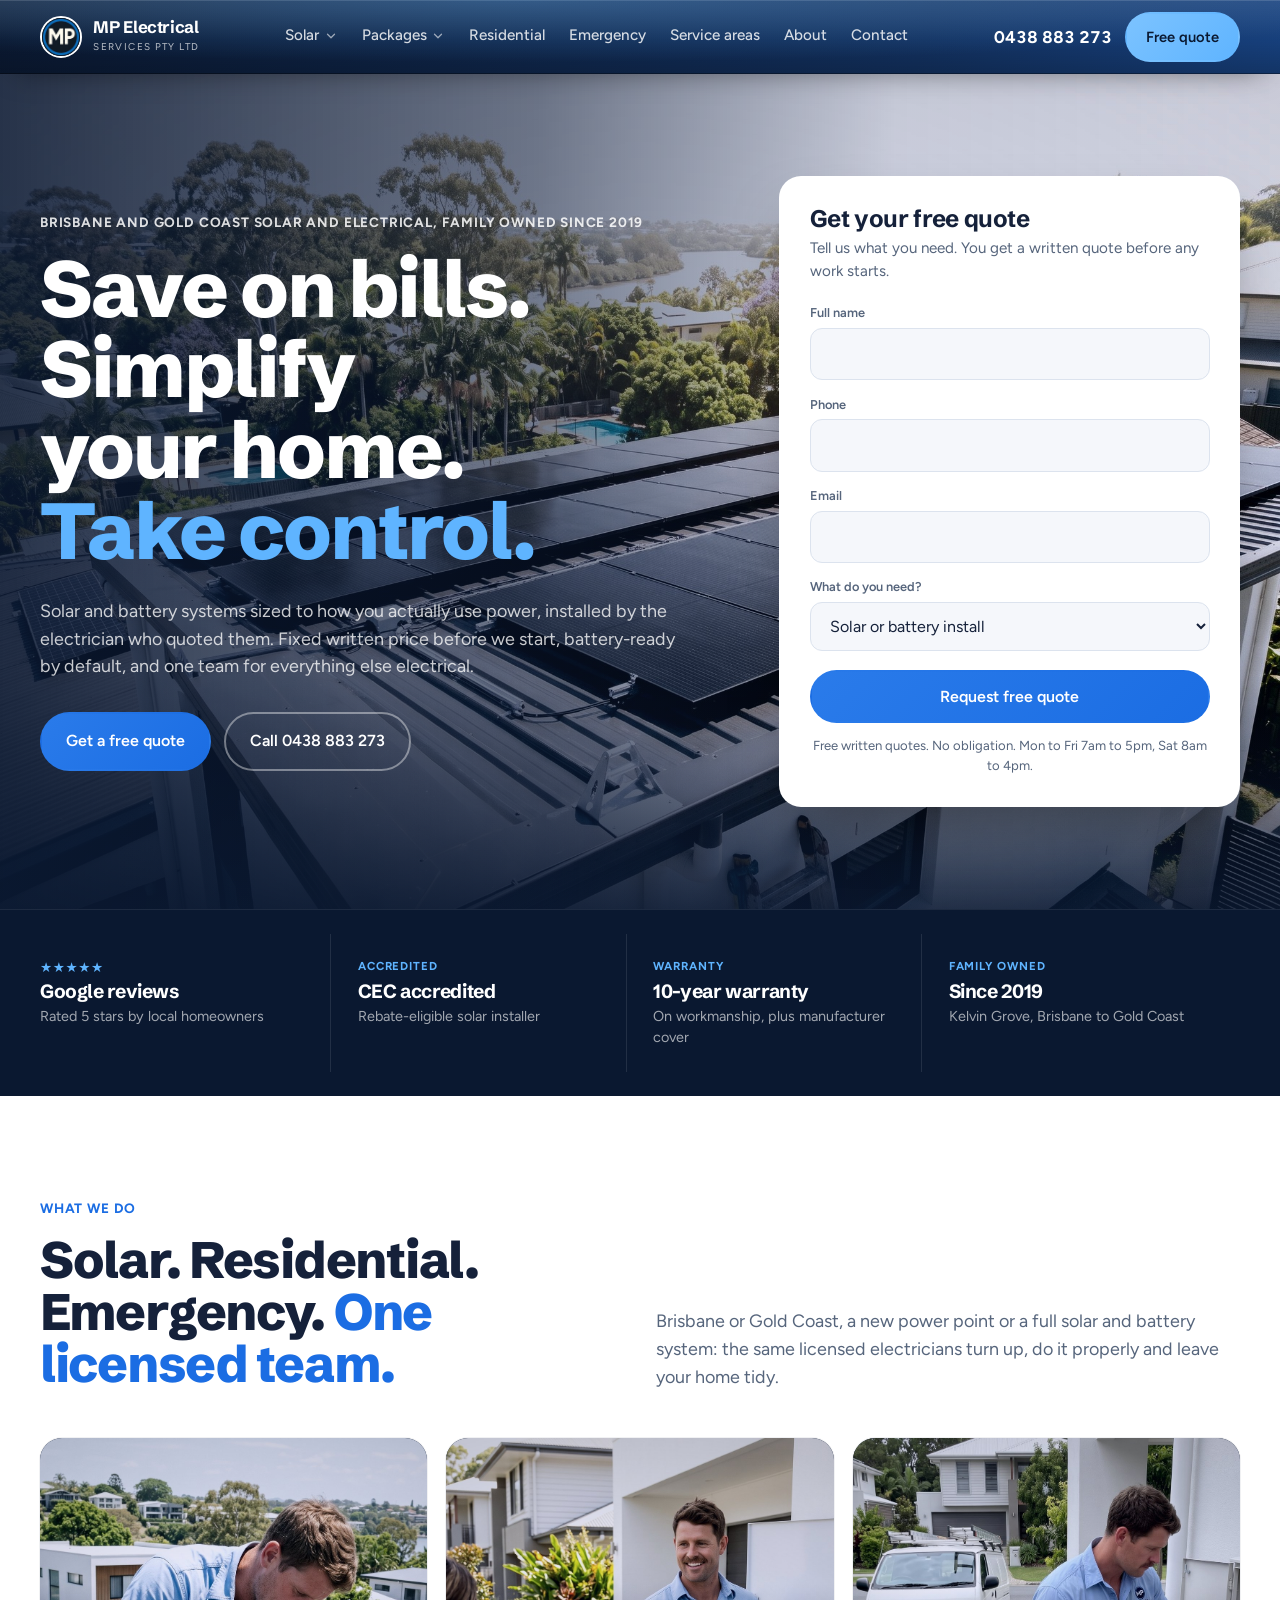
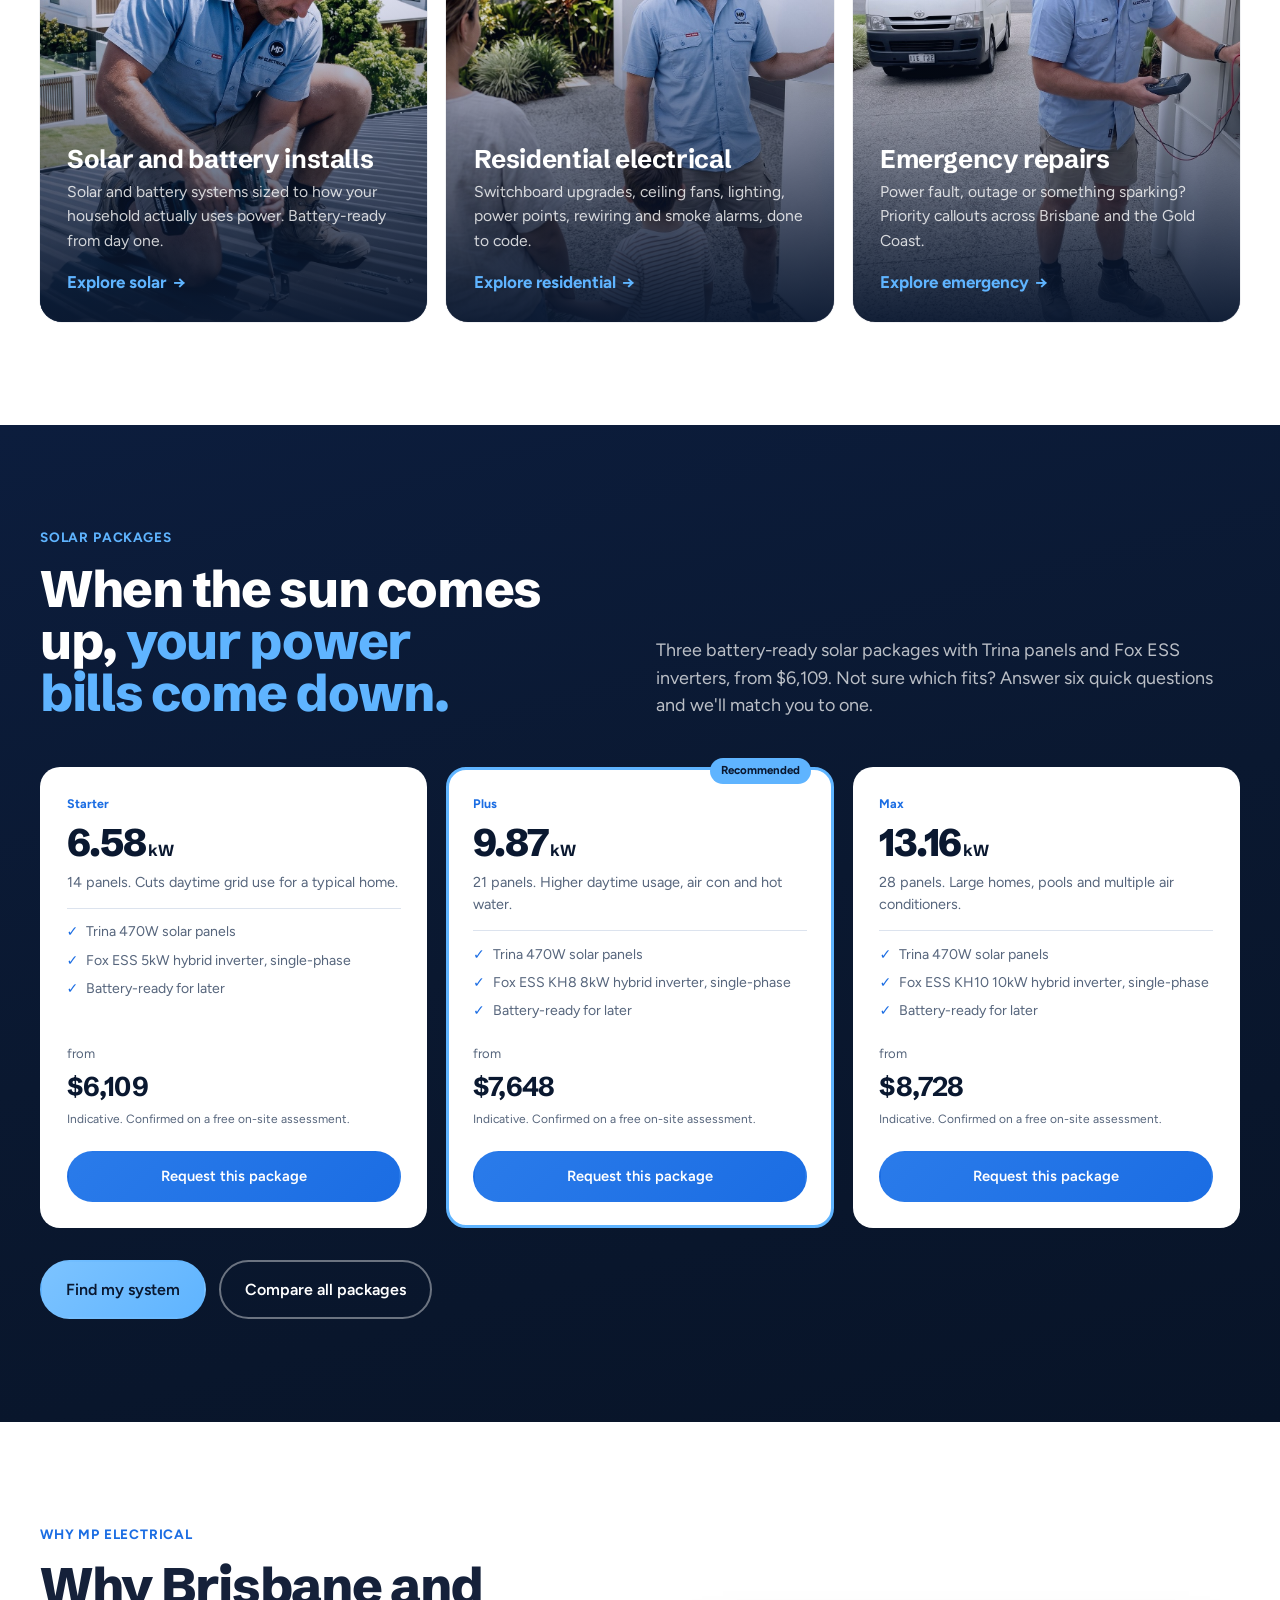
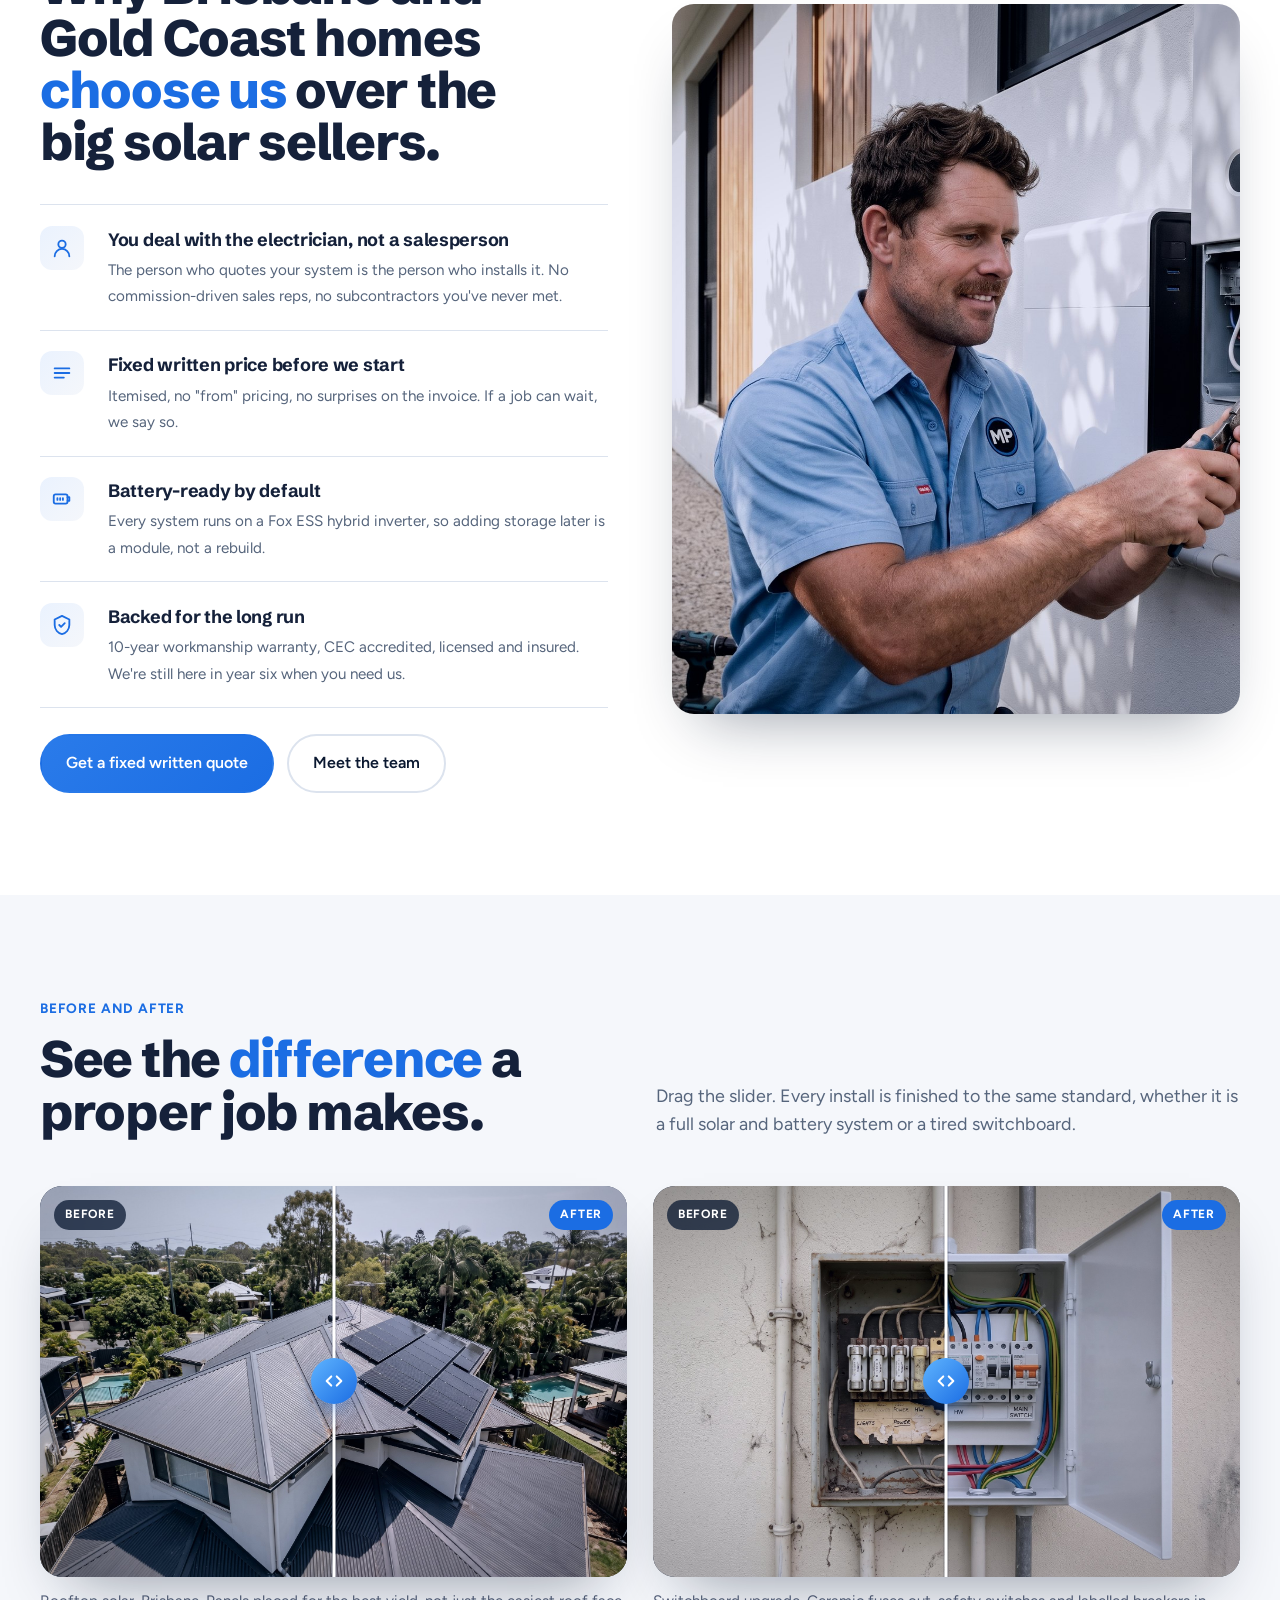
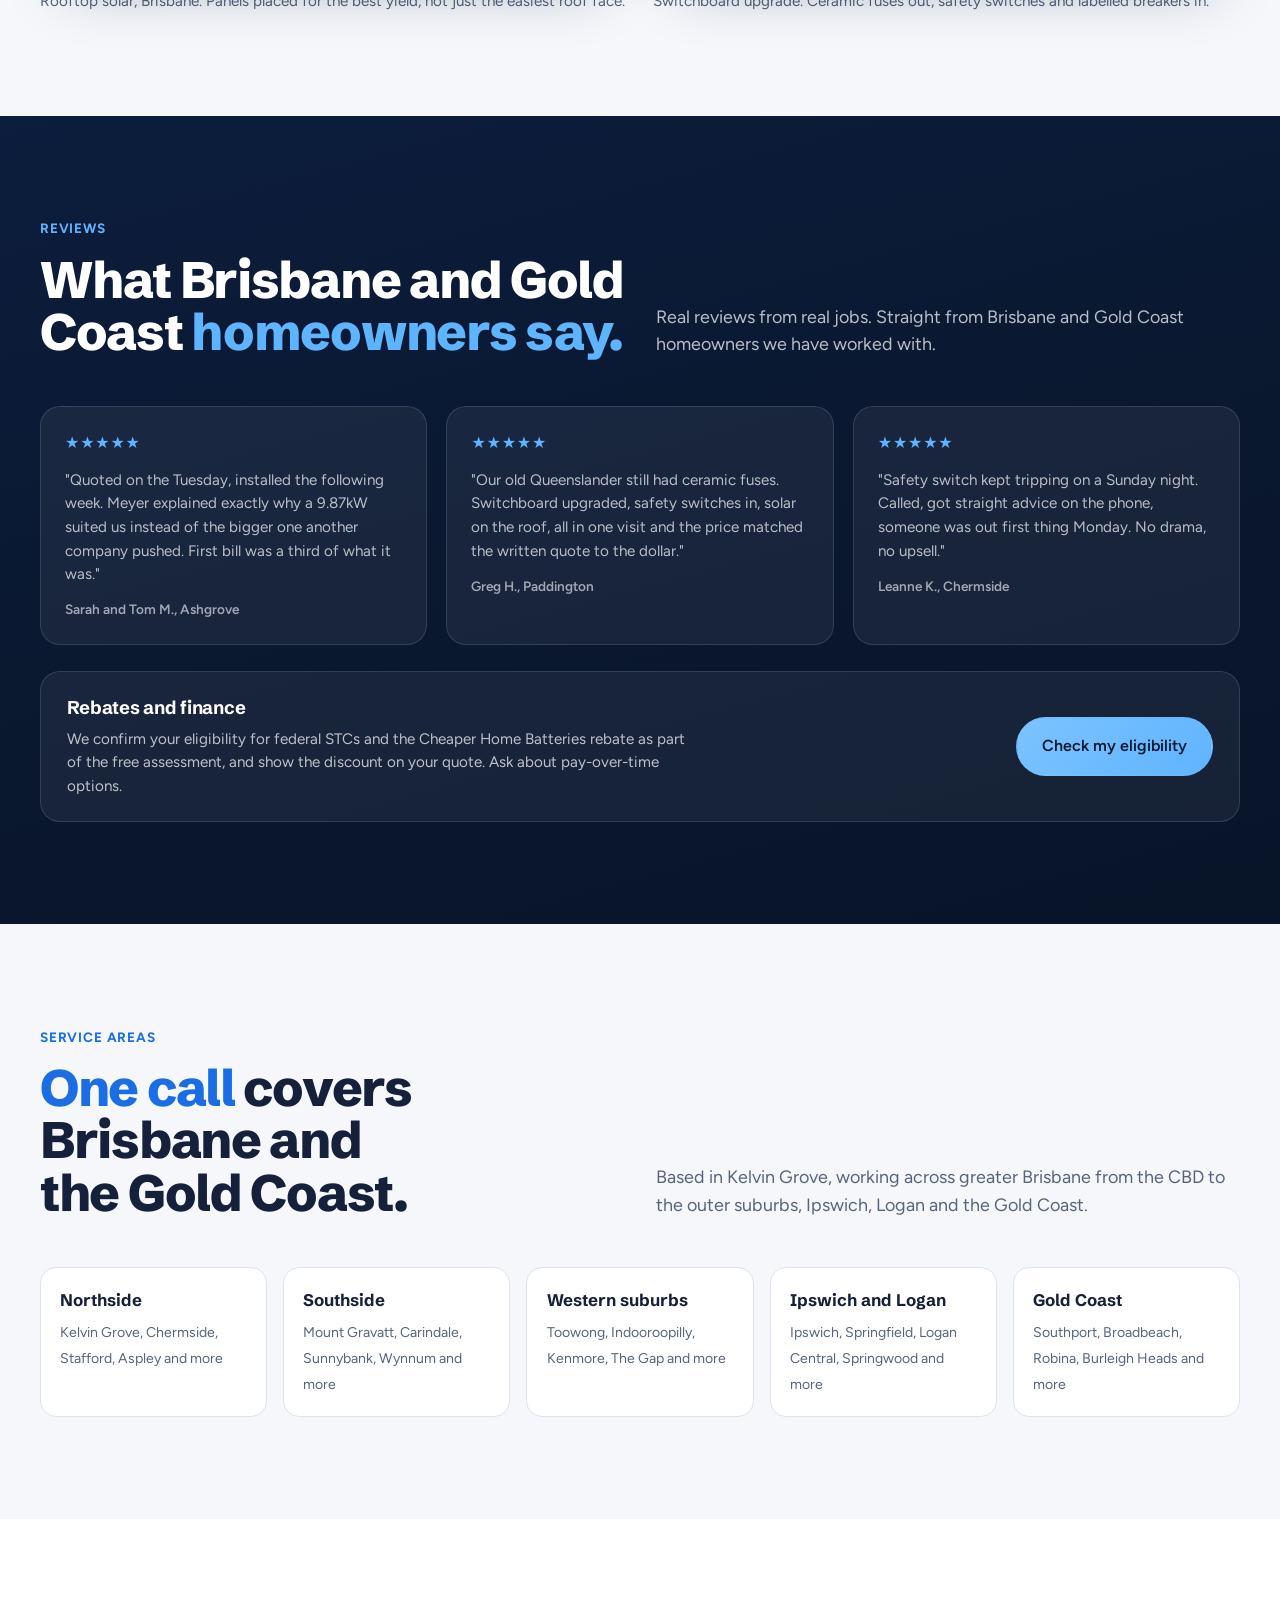
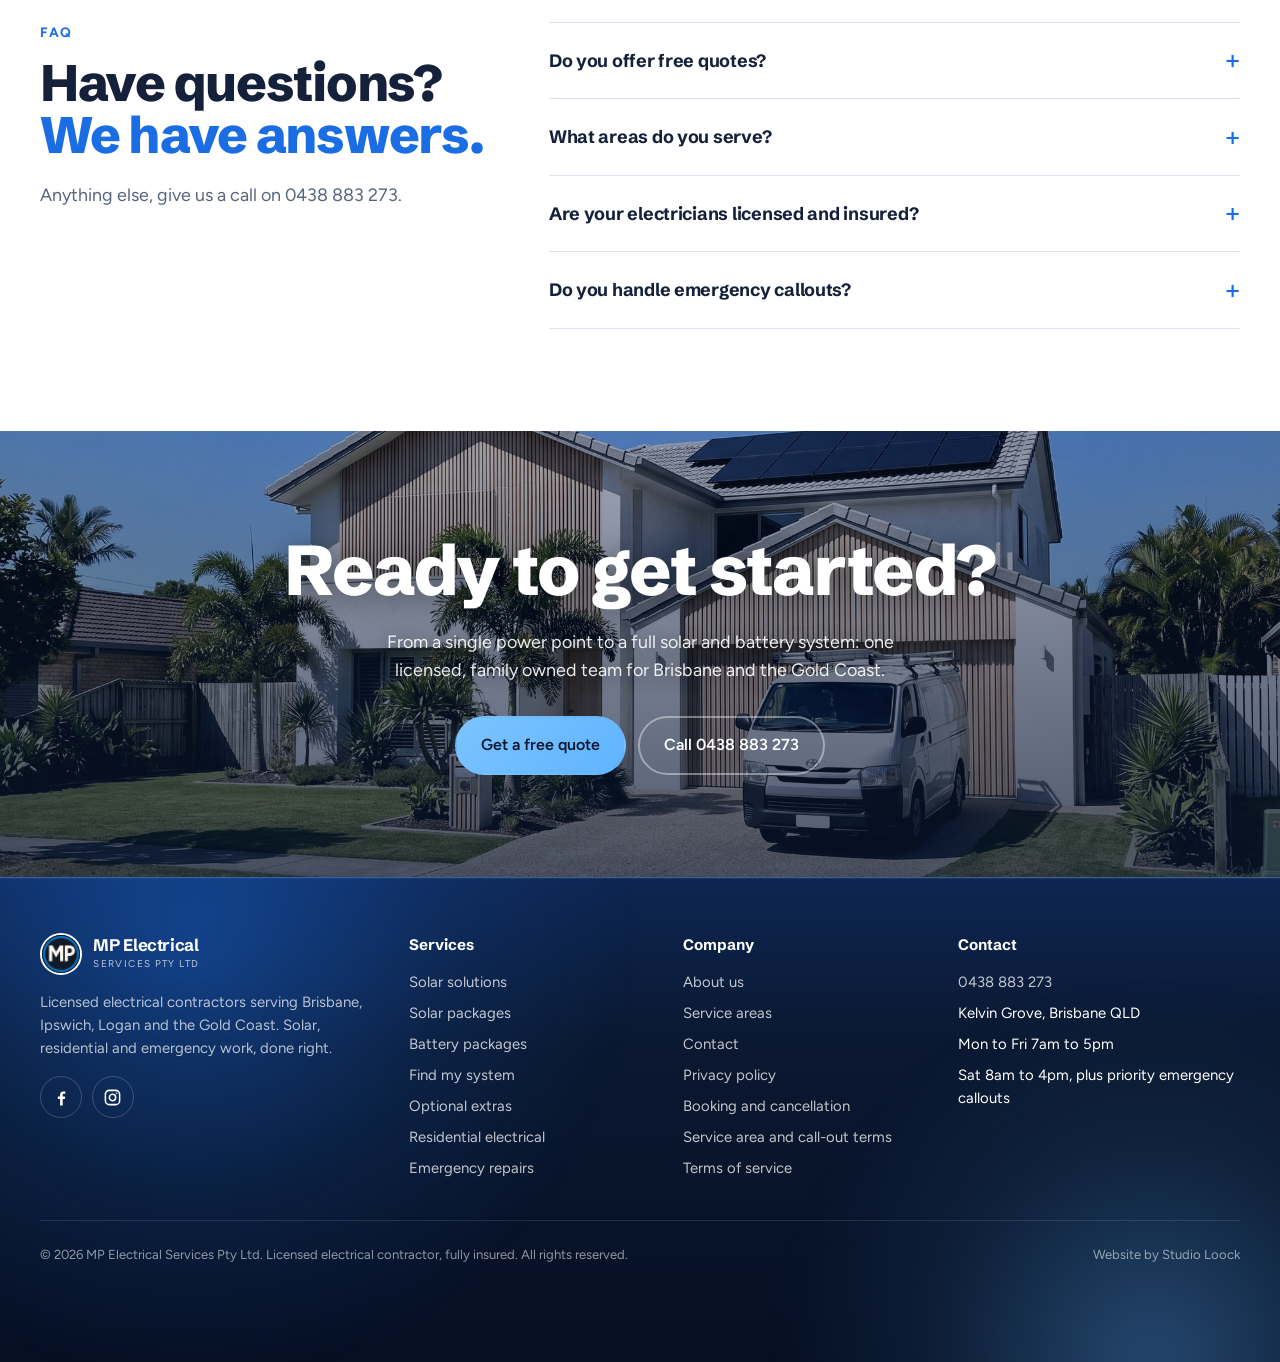
==== commit dda2b50f: "Since 2019" ====
--- a/index.html
+++ b/index.html
@@ -9,7 +9,7 @@
 <meta property="og:title" content="Brisbane and Gold Coast Electrician and Solar Installer | MP Electrical Services"><meta property="og:description" content="MP Electrical Services is a family owned, licensed electrician for solar and battery installs, residential electrical work and emergency repairs across Brisbane, Ipswich, Logan and the Gold Coast. Free written quotes."><meta property="og:type" content="website">
 <link rel="preconnect" href="https://fonts.googleapis.com"><link rel="preconnect" href="https://fonts.gstatic.com" crossorigin><link rel="stylesheet" href="https://fonts.googleapis.com/css2?family=Schibsted+Grotesk:wght@500;700;800&family=Figtree:wght@400;500;600;700&display=swap">
 <link rel="stylesheet" href="style.css?v=10">
-<script type="application/ld+json">{"@context":"https://schema.org","@type":"Electrician","name":"MP Electrical Services Pty Ltd","telephone":"+61438883273","areaServed":["Brisbane QLD","Ipswich QLD","Logan QLD","Gold Coast QLD"],"address":{"@type":"PostalAddress","addressLocality":"Kelvin Grove","addressRegion":"QLD","addressCountry":"AU"},"foundingDate":"2013","sameAs":["https://facebook.com/profile.php?id=61579229777890","https://instagram.com/mp_electricalpty.ltd/"],"openingHoursSpecification":[{"@type":"OpeningHoursSpecification","dayOfWeek":["Monday","Tuesday","Wednesday","Thursday","Friday"],"opens":"07:00","closes":"17:00"},{"@type":"OpeningHoursSpecification","dayOfWeek":"Saturday","opens":"08:00","closes":"16:00"}],"makesOffer":[{"@type":"Offer","name":"6.58kW solar system","price":"6109","priceCurrency":"AUD"},{"@type":"Offer","name":"9.87kW solar system","price":"7648","priceCurrency":"AUD"},{"@type":"Offer","name":"13.16kW solar system","price":"8728","priceCurrency":"AUD"}]}</script><script type="application/ld+json">{"@context": "https://schema.org", "@type": "FAQPage", "mainEntity": [{"@type": "Question", "name": "Do you offer free quotes?", "acceptedAnswer": {"@type": "Answer", "text": "Yes. Every quote is free and provided in writing before any work begins, from a single power point to a full solar and battery system."}}, {"@type": "Question", "name": "What areas do you serve?", "acceptedAnswer": {"@type": "Answer", "text": "We are based in Kelvin Grove and cover greater Brisbane: northside, southside, the western suburbs, Ipswich, Logan and the Gold Coast."}}, {"@type": "Question", "name": "Are your electricians licensed and insured?", "acceptedAnswer": {"@type": "Answer", "text": "Yes. Fully licensed and insured, and every job meets Queensland electrical safety standards."}}, {"@type": "Question", "name": "Do you handle emergency callouts?", "acceptedAnswer": {"@type": "Answer", "text": "Yes. If you have a power fault, outage or anything that feels unsafe, call us directly on 0438 883 273. Emergency callouts get priority scheduling."}}]}</script>
+<script type="application/ld+json">{"@context":"https://schema.org","@type":"Electrician","name":"MP Electrical Services Pty Ltd","telephone":"+61438883273","areaServed":["Brisbane QLD","Ipswich QLD","Logan QLD","Gold Coast QLD"],"address":{"@type":"PostalAddress","addressLocality":"Kelvin Grove","addressRegion":"QLD","addressCountry":"AU"},"foundingDate":"2019","sameAs":["https://facebook.com/profile.php?id=61579229777890","https://instagram.com/mp_electricalpty.ltd/"],"openingHoursSpecification":[{"@type":"OpeningHoursSpecification","dayOfWeek":["Monday","Tuesday","Wednesday","Thursday","Friday"],"opens":"07:00","closes":"17:00"},{"@type":"OpeningHoursSpecification","dayOfWeek":"Saturday","opens":"08:00","closes":"16:00"}],"makesOffer":[{"@type":"Offer","name":"6.58kW solar system","price":"6109","priceCurrency":"AUD"},{"@type":"Offer","name":"9.87kW solar system","price":"7648","priceCurrency":"AUD"},{"@type":"Offer","name":"13.16kW solar system","price":"8728","priceCurrency":"AUD"}]}</script><script type="application/ld+json">{"@context": "https://schema.org", "@type": "FAQPage", "mainEntity": [{"@type": "Question", "name": "Do you offer free quotes?", "acceptedAnswer": {"@type": "Answer", "text": "Yes. Every quote is free and provided in writing before any work begins, from a single power point to a full solar and battery system."}}, {"@type": "Question", "name": "What areas do you serve?", "acceptedAnswer": {"@type": "Answer", "text": "We are based in Kelvin Grove and cover greater Brisbane: northside, southside, the western suburbs, Ipswich, Logan and the Gold Coast."}}, {"@type": "Question", "name": "Are your electricians licensed and insured?", "acceptedAnswer": {"@type": "Answer", "text": "Yes. Fully licensed and insured, and every job meets Queensland electrical safety standards."}}, {"@type": "Question", "name": "Do you handle emergency callouts?", "acceptedAnswer": {"@type": "Answer", "text": "Yes. If you have a power fault, outage or anything that feels unsafe, call us directly on 0438 883 273. Emergency callouts get priority scheduling."}}]}</script>
 </head>
 <body>
 <header>
@@ -39,7 +39,7 @@
 <main>
 <section class="hero" id="top"><div class="hero-bg" role="img" aria-label="Finished rooftop solar array on a Brisbane home"></div>
   <div class="wrap">
-    <div><div class="kicker" style="color:#fff;opacity:.85">Brisbane and Gold Coast solar and electrical, family owned since 2013</div>
+    <div><div class="kicker" style="color:#fff;opacity:.85">Brisbane and Gold Coast solar and electrical, family owned since 2019</div>
       <h1><span>Save on bills.</span><span>Simplify your home.</span><span class="hi">Take control.</span></h1>
       <p class="lede">Solar and battery systems sized to how you actually use power, installed by the electrician who quoted them. Fixed written price before we start, battery-ready by default, and one team for everything else electrical.</p>
       <div class="actions"><a class="btn btn-blue" href="contact.html">Get a free quote</a><a class="btn btn-ghost" href="tel:+61438883273">Call 0438 883 273</a></div></div>
@@ -62,7 +62,7 @@
   <div><i class="stars">★★★★★</i><b class="tc" title="Confirm rating and count with MP">Google reviews</b><span>Rated 5 stars by local homeowners</span></div>
   <div><i>Accredited</i><b class="tc" title="Confirm accreditation with MP">CEC accredited</b><span>Rebate-eligible solar installer</span></div>
   <div><i>Warranty</i><b class="tc" title="Confirm warranty length with MP">10-year warranty</b><span>On workmanship, plus manufacturer cover</span></div>
-  <div><i>Family owned</i><b>Since 2013</b><span>Kelvin Grove, Brisbane to Gold Coast</span></div>
+  <div><i>Family owned</i><b>Since 2019</b><span>Kelvin Grove, Brisbane to Gold Coast</span></div>
 </div></section>
 
 <section id="services"><div class="wrap">
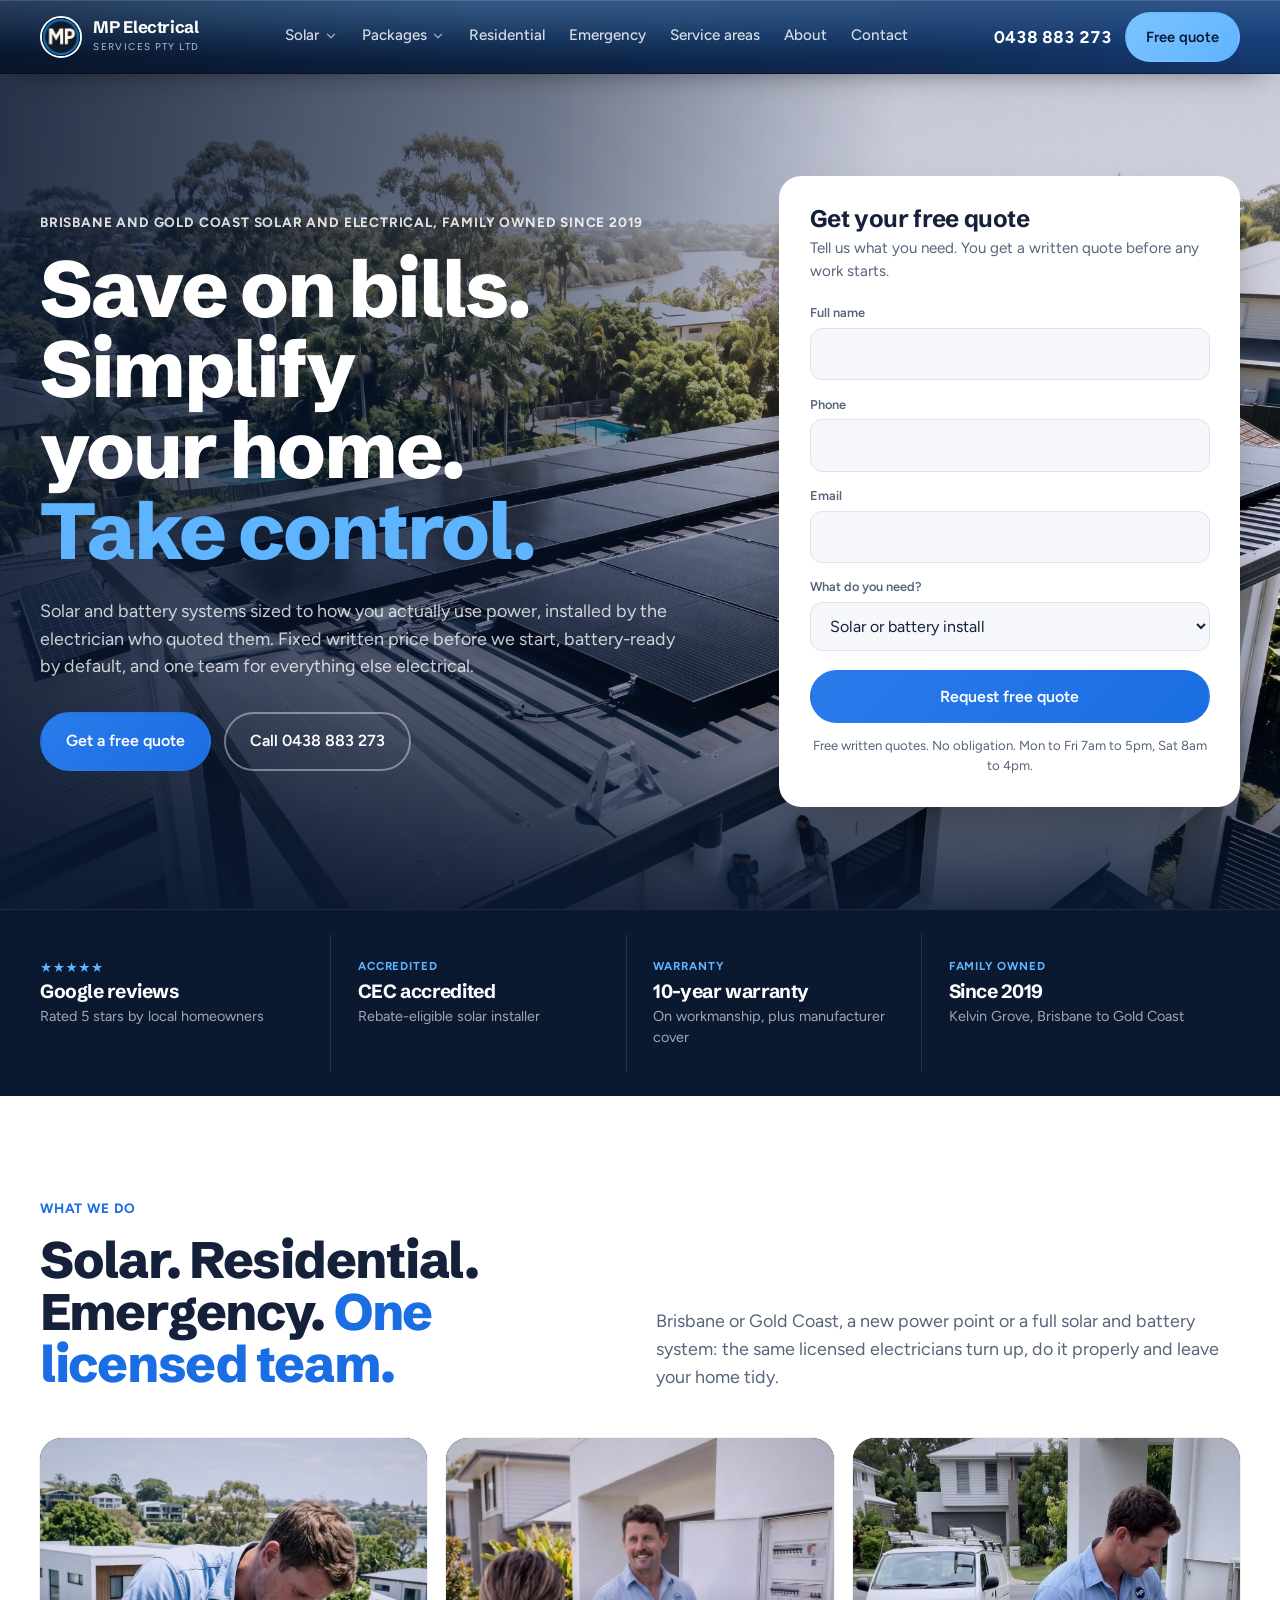
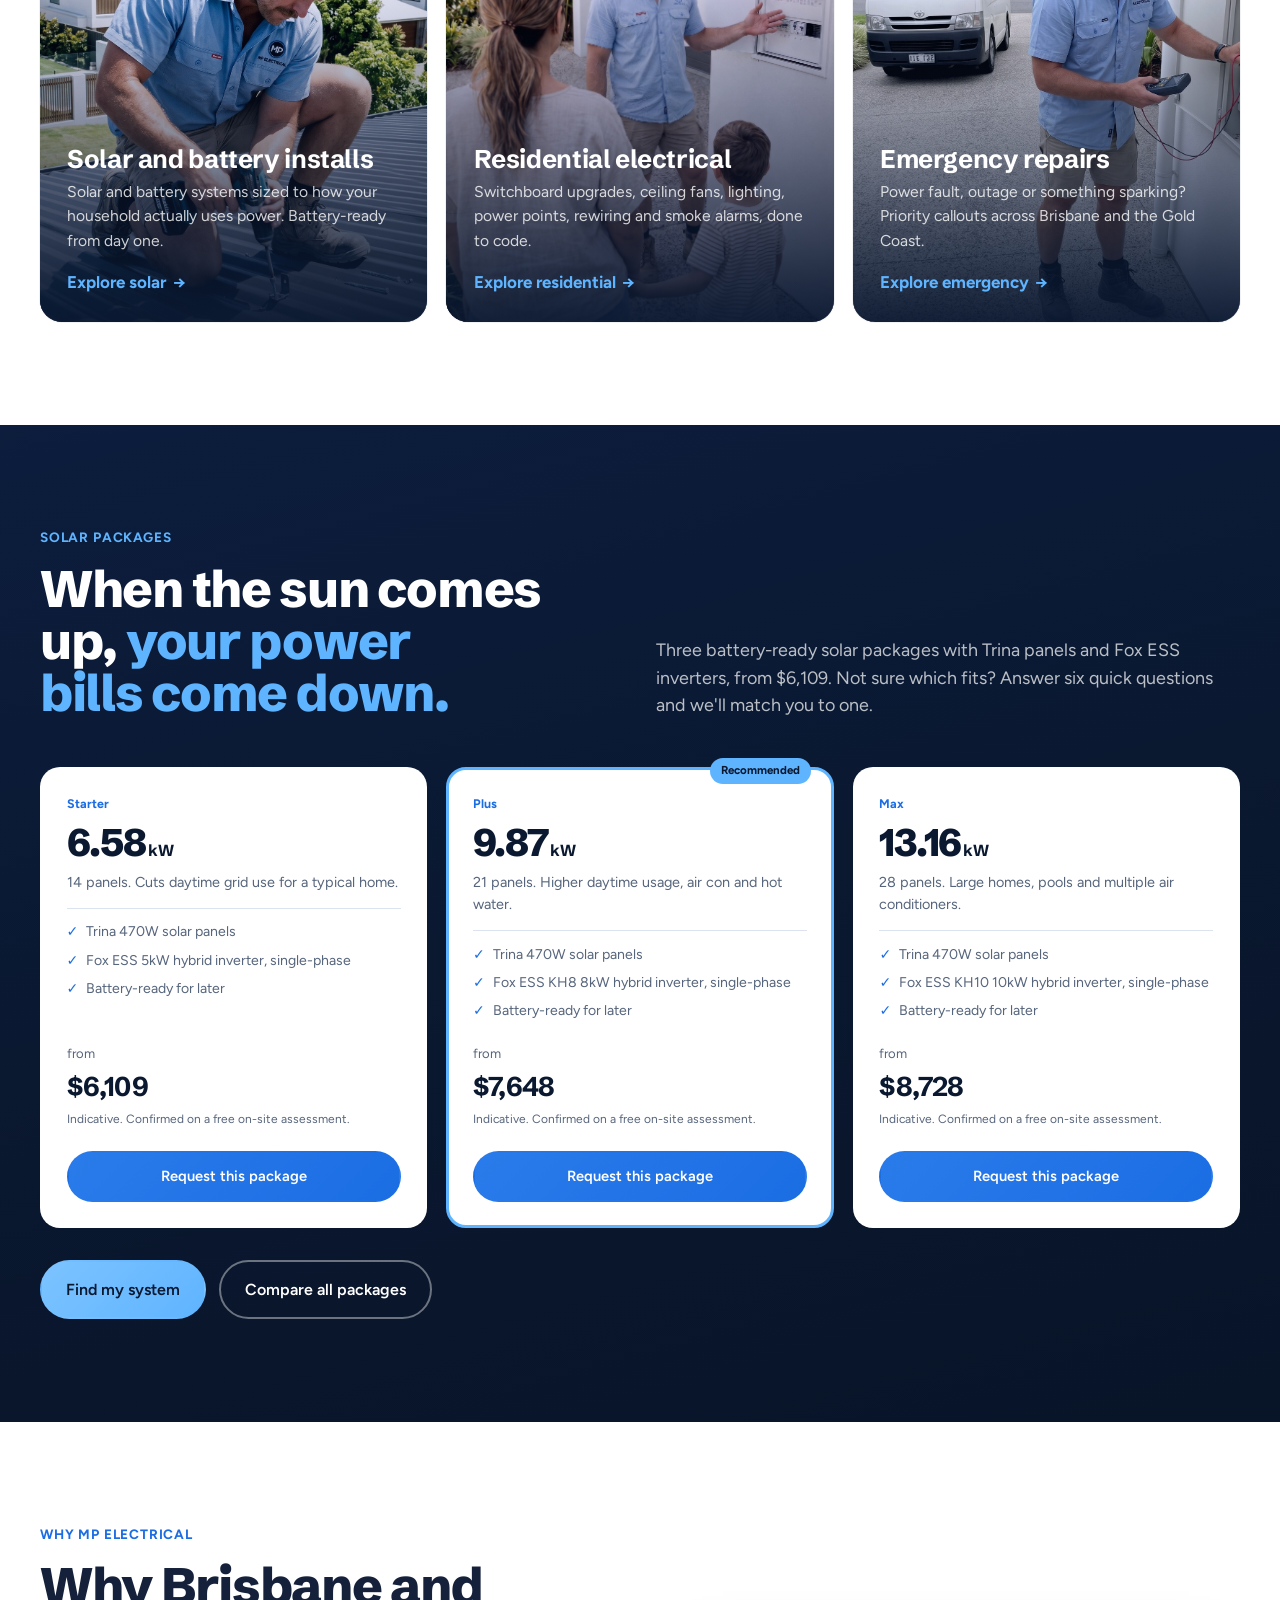
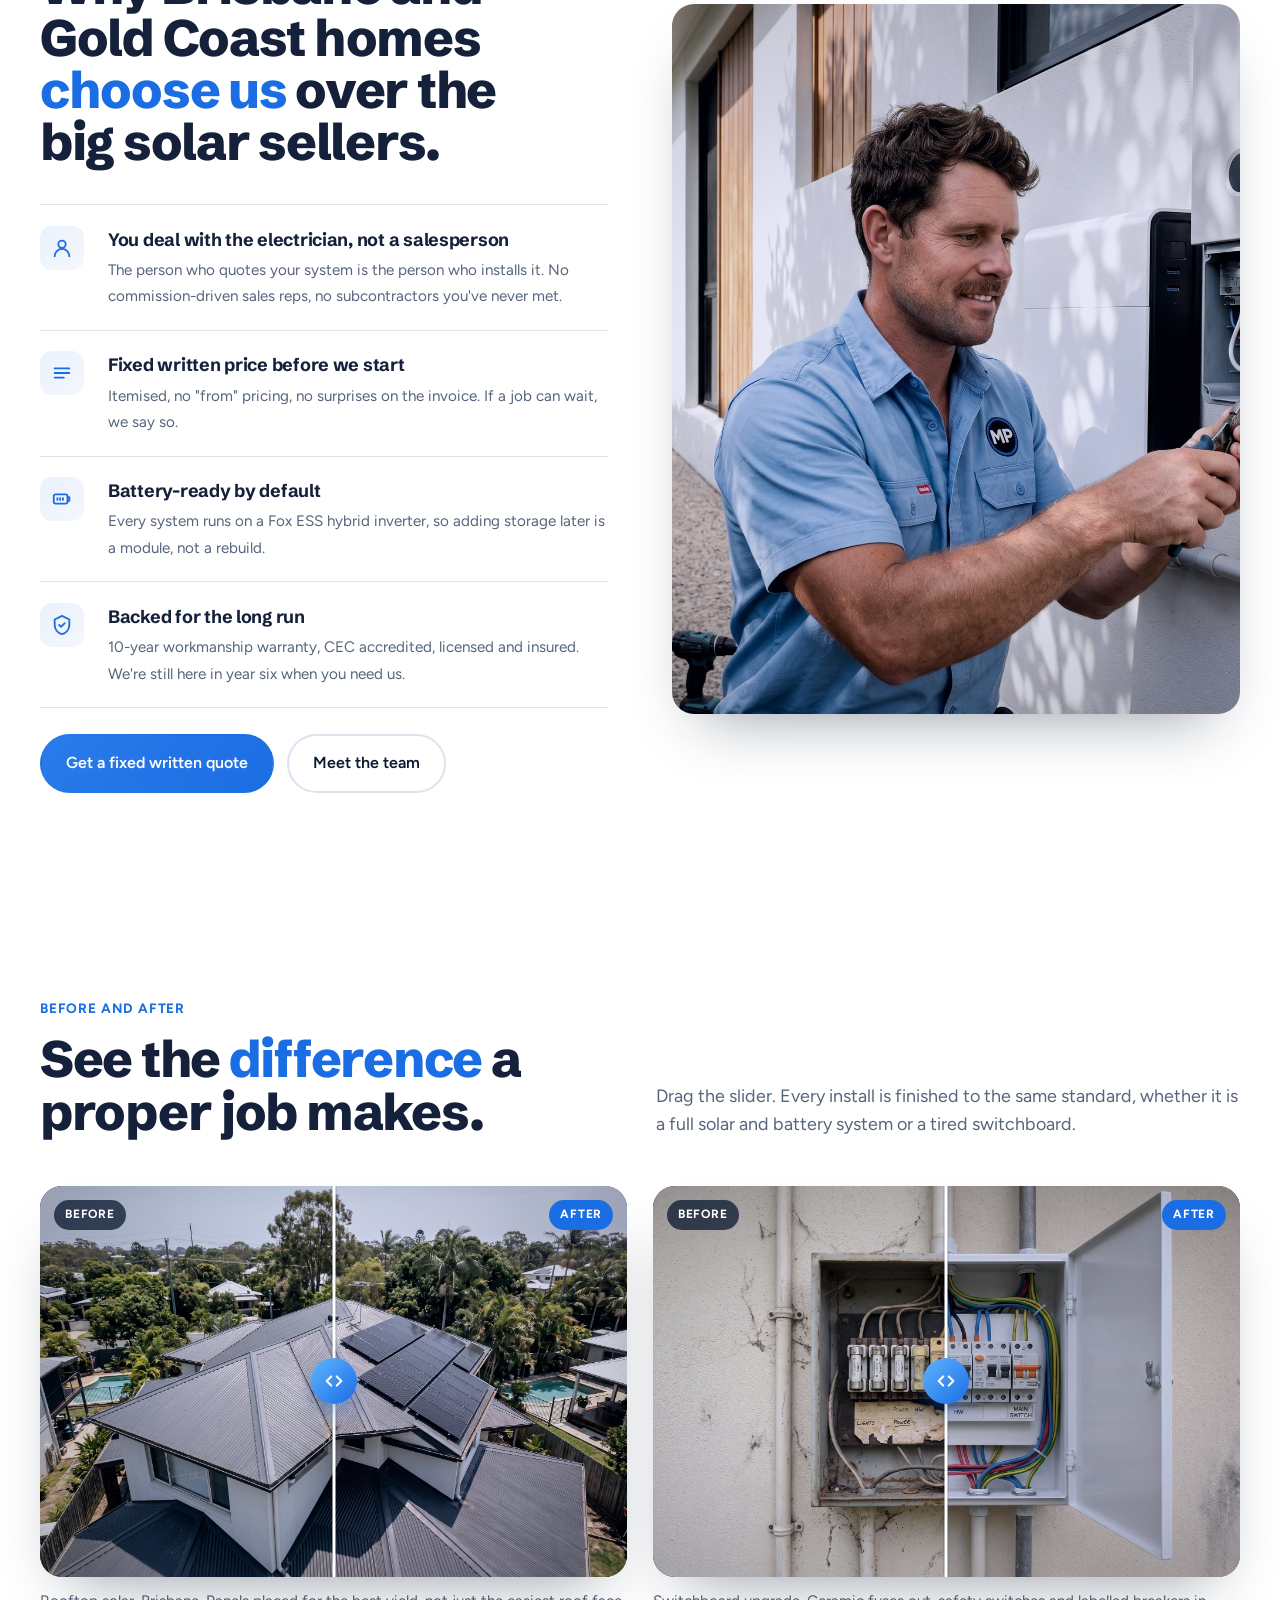
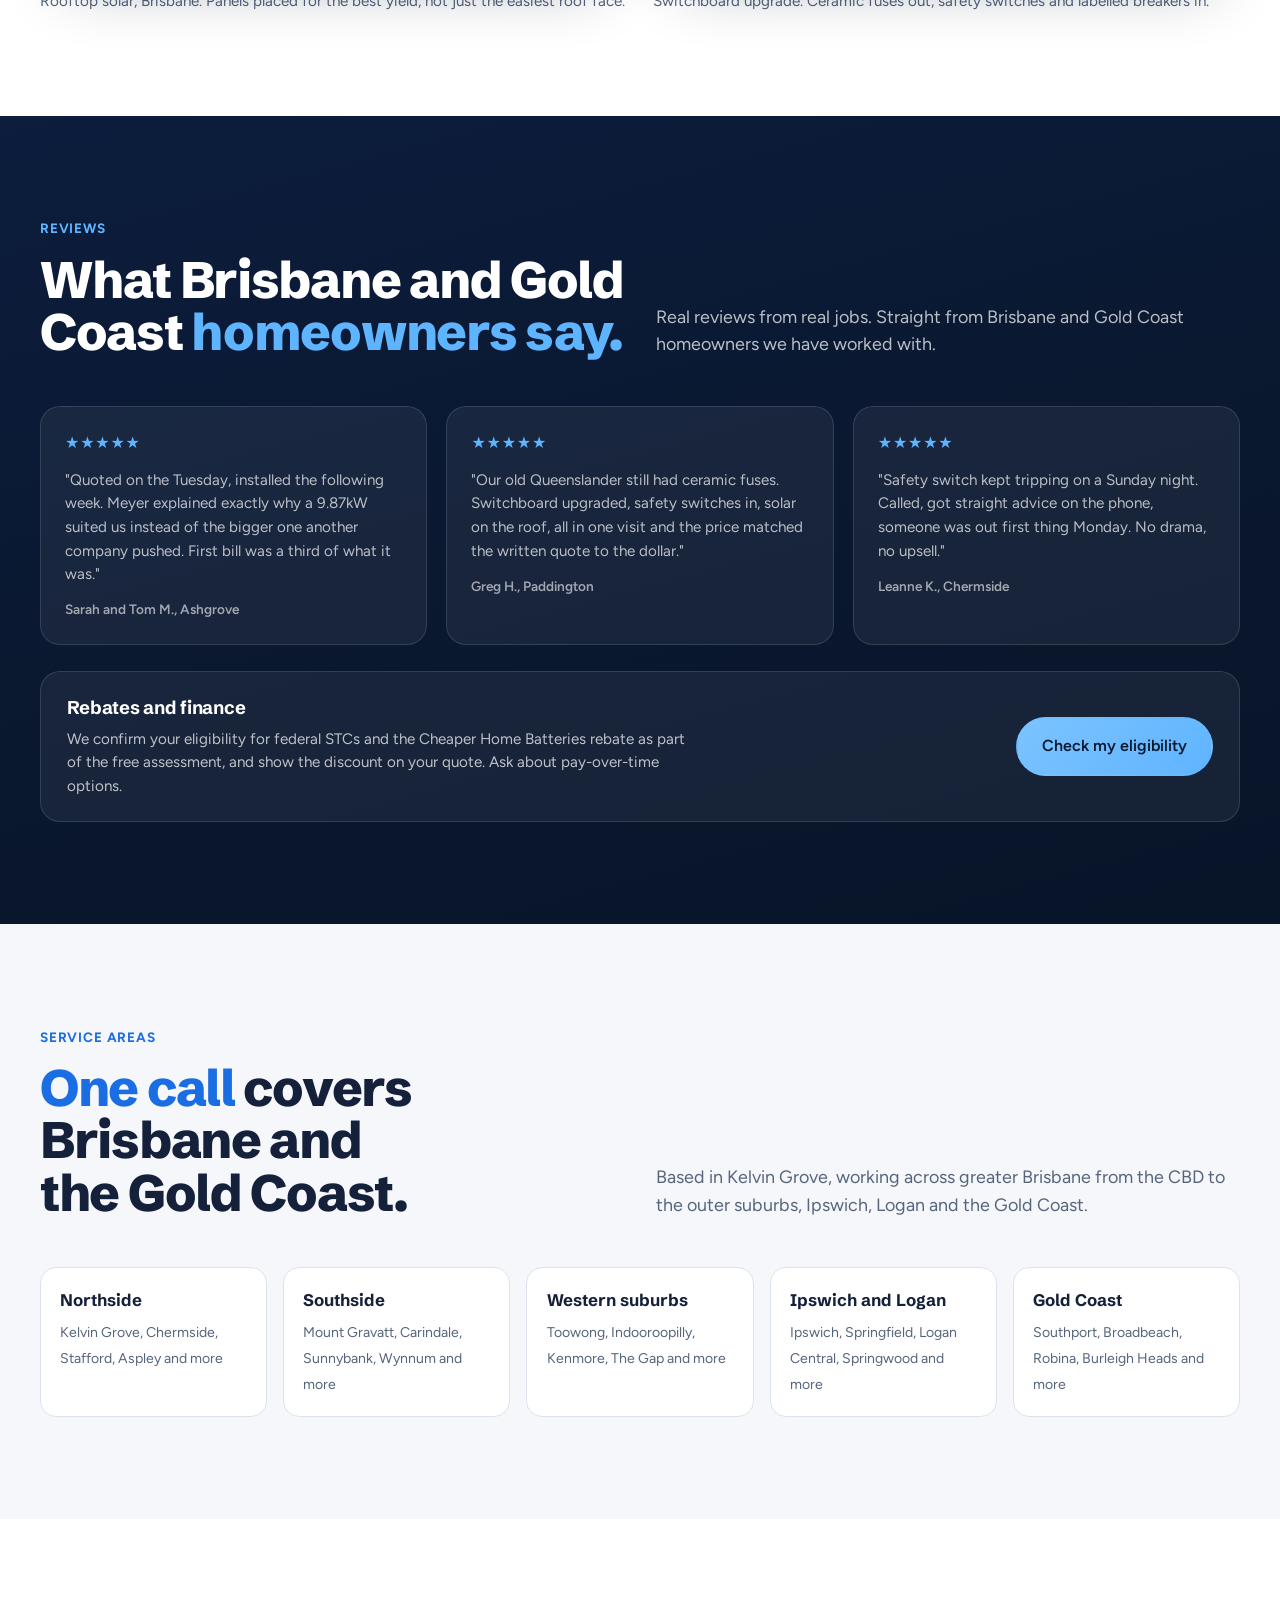
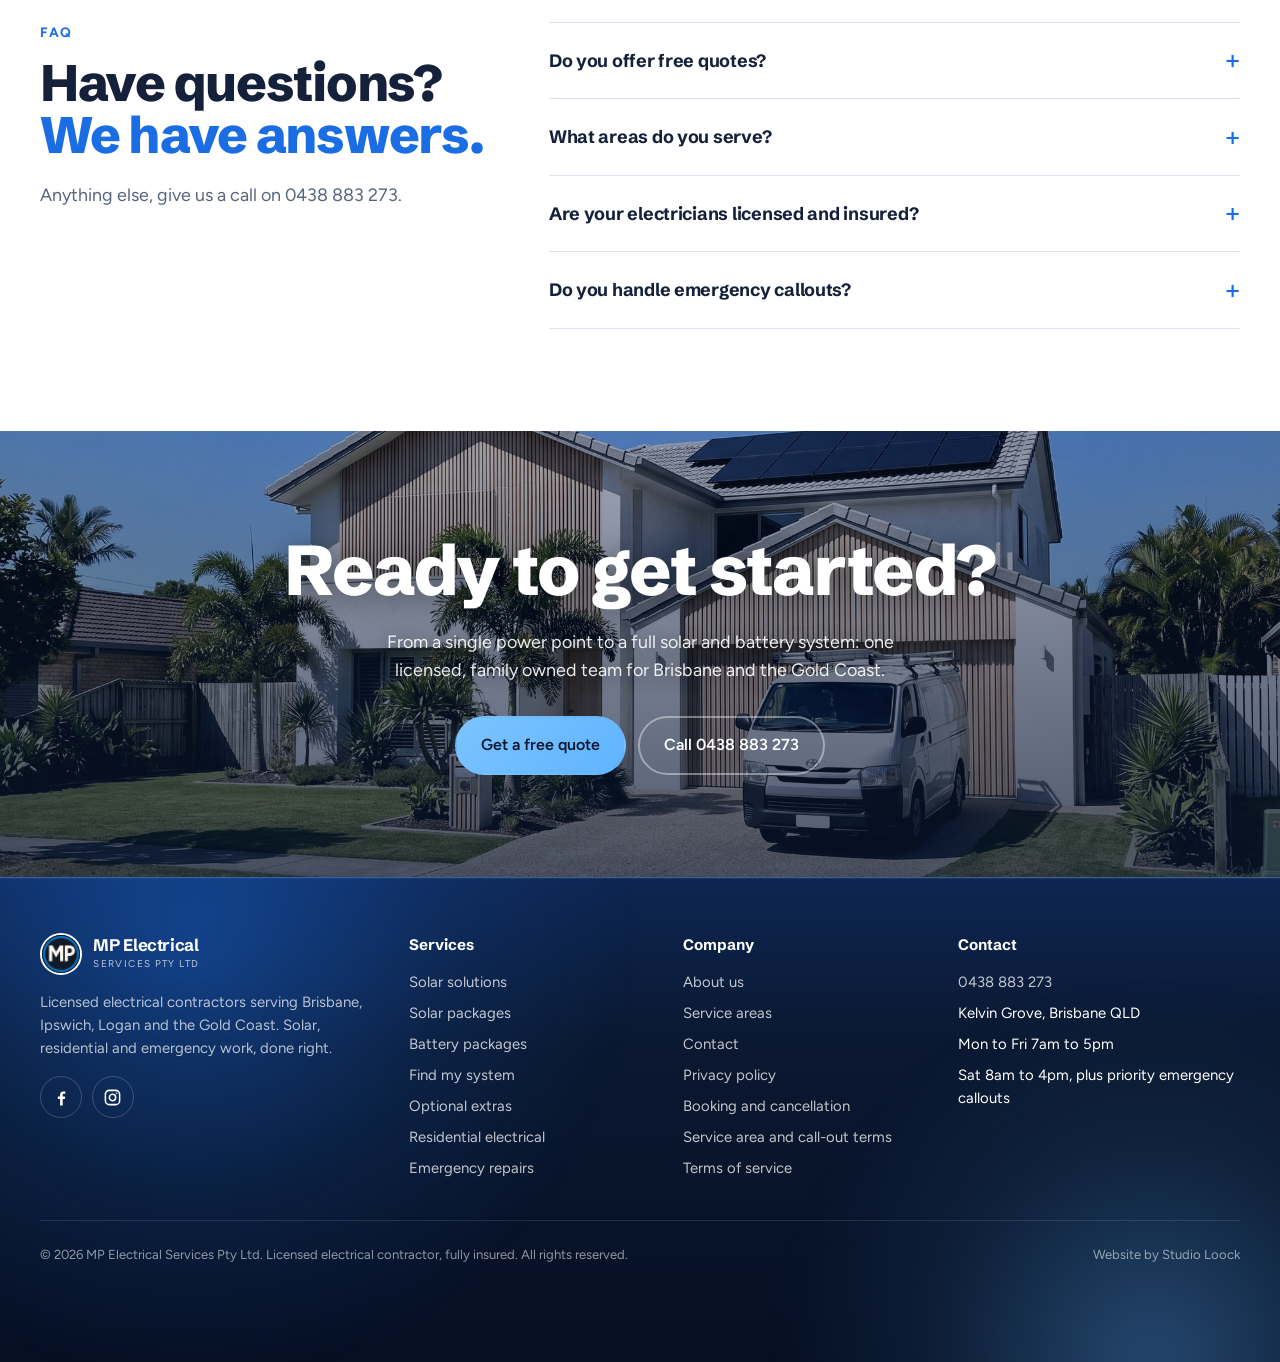
==== commit c693d7e8: "Before/after layout v2" ====
--- a/index.html
+++ b/index.html
@@ -8,7 +8,7 @@
 <link rel="canonical" href="https://mp-electrical.mockups.studioloock.co/">
 <meta property="og:title" content="Brisbane and Gold Coast Electrician and Solar Installer | MP Electrical Services"><meta property="og:description" content="MP Electrical Services is a family owned, licensed electrician for solar and battery installs, residential electrical work and emergency repairs across Brisbane, Ipswich, Logan and the Gold Coast. Free written quotes."><meta property="og:type" content="website">
 <link rel="preconnect" href="https://fonts.googleapis.com"><link rel="preconnect" href="https://fonts.gstatic.com" crossorigin><link rel="stylesheet" href="https://fonts.googleapis.com/css2?family=Schibsted+Grotesk:wght@500;700;800&family=Figtree:wght@400;500;600;700&display=swap">
-<link rel="stylesheet" href="style.css?v=10">
+<link rel="stylesheet" href="style.css?v=11">
 <script type="application/ld+json">{"@context":"https://schema.org","@type":"Electrician","name":"MP Electrical Services Pty Ltd","telephone":"+61438883273","areaServed":["Brisbane QLD","Ipswich QLD","Logan QLD","Gold Coast QLD"],"address":{"@type":"PostalAddress","addressLocality":"Kelvin Grove","addressRegion":"QLD","addressCountry":"AU"},"foundingDate":"2019","sameAs":["https://facebook.com/profile.php?id=61579229777890","https://instagram.com/mp_electricalpty.ltd/"],"openingHoursSpecification":[{"@type":"OpeningHoursSpecification","dayOfWeek":["Monday","Tuesday","Wednesday","Thursday","Friday"],"opens":"07:00","closes":"17:00"},{"@type":"OpeningHoursSpecification","dayOfWeek":"Saturday","opens":"08:00","closes":"16:00"}],"makesOffer":[{"@type":"Offer","name":"6.58kW solar system","price":"6109","priceCurrency":"AUD"},{"@type":"Offer","name":"9.87kW solar system","price":"7648","priceCurrency":"AUD"},{"@type":"Offer","name":"13.16kW solar system","price":"8728","priceCurrency":"AUD"}]}</script><script type="application/ld+json">{"@context": "https://schema.org", "@type": "FAQPage", "mainEntity": [{"@type": "Question", "name": "Do you offer free quotes?", "acceptedAnswer": {"@type": "Answer", "text": "Yes. Every quote is free and provided in writing before any work begins, from a single power point to a full solar and battery system."}}, {"@type": "Question", "name": "What areas do you serve?", "acceptedAnswer": {"@type": "Answer", "text": "We are based in Kelvin Grove and cover greater Brisbane: northside, southside, the western suburbs, Ipswich, Logan and the Gold Coast."}}, {"@type": "Question", "name": "Are your electricians licensed and insured?", "acceptedAnswer": {"@type": "Answer", "text": "Yes. Fully licensed and insured, and every job meets Queensland electrical safety standards."}}, {"@type": "Question", "name": "Do you handle emergency callouts?", "acceptedAnswer": {"@type": "Answer", "text": "Yes. If you have a power fault, outage or anything that feels unsafe, call us directly on 0438 883 273. Emergency callouts get priority scheduling."}}]}</script>
 </head>
 <body>
@@ -99,7 +99,7 @@
   <img src="assets/why.jpg" alt="Meyer from MP Electrical wiring a solar inverter and battery">
 </div></section>
 
-<section class="paper" id="before-after"><div class="wrap">
+<section class="ba-sec" id="before-after"><div class="wrap">
   <div class="head"><div><div class="kicker">Before and after</div><h2>See the <span class="hi">difference</span> a proper job makes.</h2></div><p class="lede">Drag the slider. Every install is finished to the same standard, whether it is a full solar and battery system or a tired switchboard.</p></div>
   <div class="ba-grid"><div><div class="ba" style="--x:50%"><img src="assets/before-roof.jpg" alt="Before: rooftop solar on a Brisbane home"><img class="ba-after" src="assets/after-roof.jpg" alt="After: rooftop solar on a Brisbane home"><div class="ba-bar"></div><div class="ba-knob" aria-hidden="true"><svg viewBox="0 0 24 24" fill="none" stroke="currentColor" stroke-width="2.2" stroke-linecap="round" stroke-linejoin="round"><path d="M9 7l-5 5 5 5M15 7l5 5-5 5"/></svg></div><span class="ba-tag l">Before</span><span class="ba-tag r">After</span><input type="range" min="0" max="100" value="50" aria-label="Compare before and after"></div><div class="ba-cap">Rooftop solar, Brisbane. Panels placed for the best yield, not just the easiest roof face.</div></div><div><div class="ba" style="--x:50%"><img src="assets/before-board.jpg" alt="Before: switchboard upgrade"><img class="ba-after" src="assets/after-board.jpg" alt="After: switchboard upgrade"><div class="ba-bar"></div><div class="ba-knob" aria-hidden="true"><svg viewBox="0 0 24 24" fill="none" stroke="currentColor" stroke-width="2.2" stroke-linecap="round" stroke-linejoin="round"><path d="M9 7l-5 5 5 5M15 7l5 5-5 5"/></svg></div><span class="ba-tag l">Before</span><span class="ba-tag r">After</span><input type="range" min="0" max="100" value="50" aria-label="Compare before and after"></div><div class="ba-cap">Switchboard upgrade. Ceramic fuses out, safety switches and labelled breakers in.</div></div></div>
 </div></section>
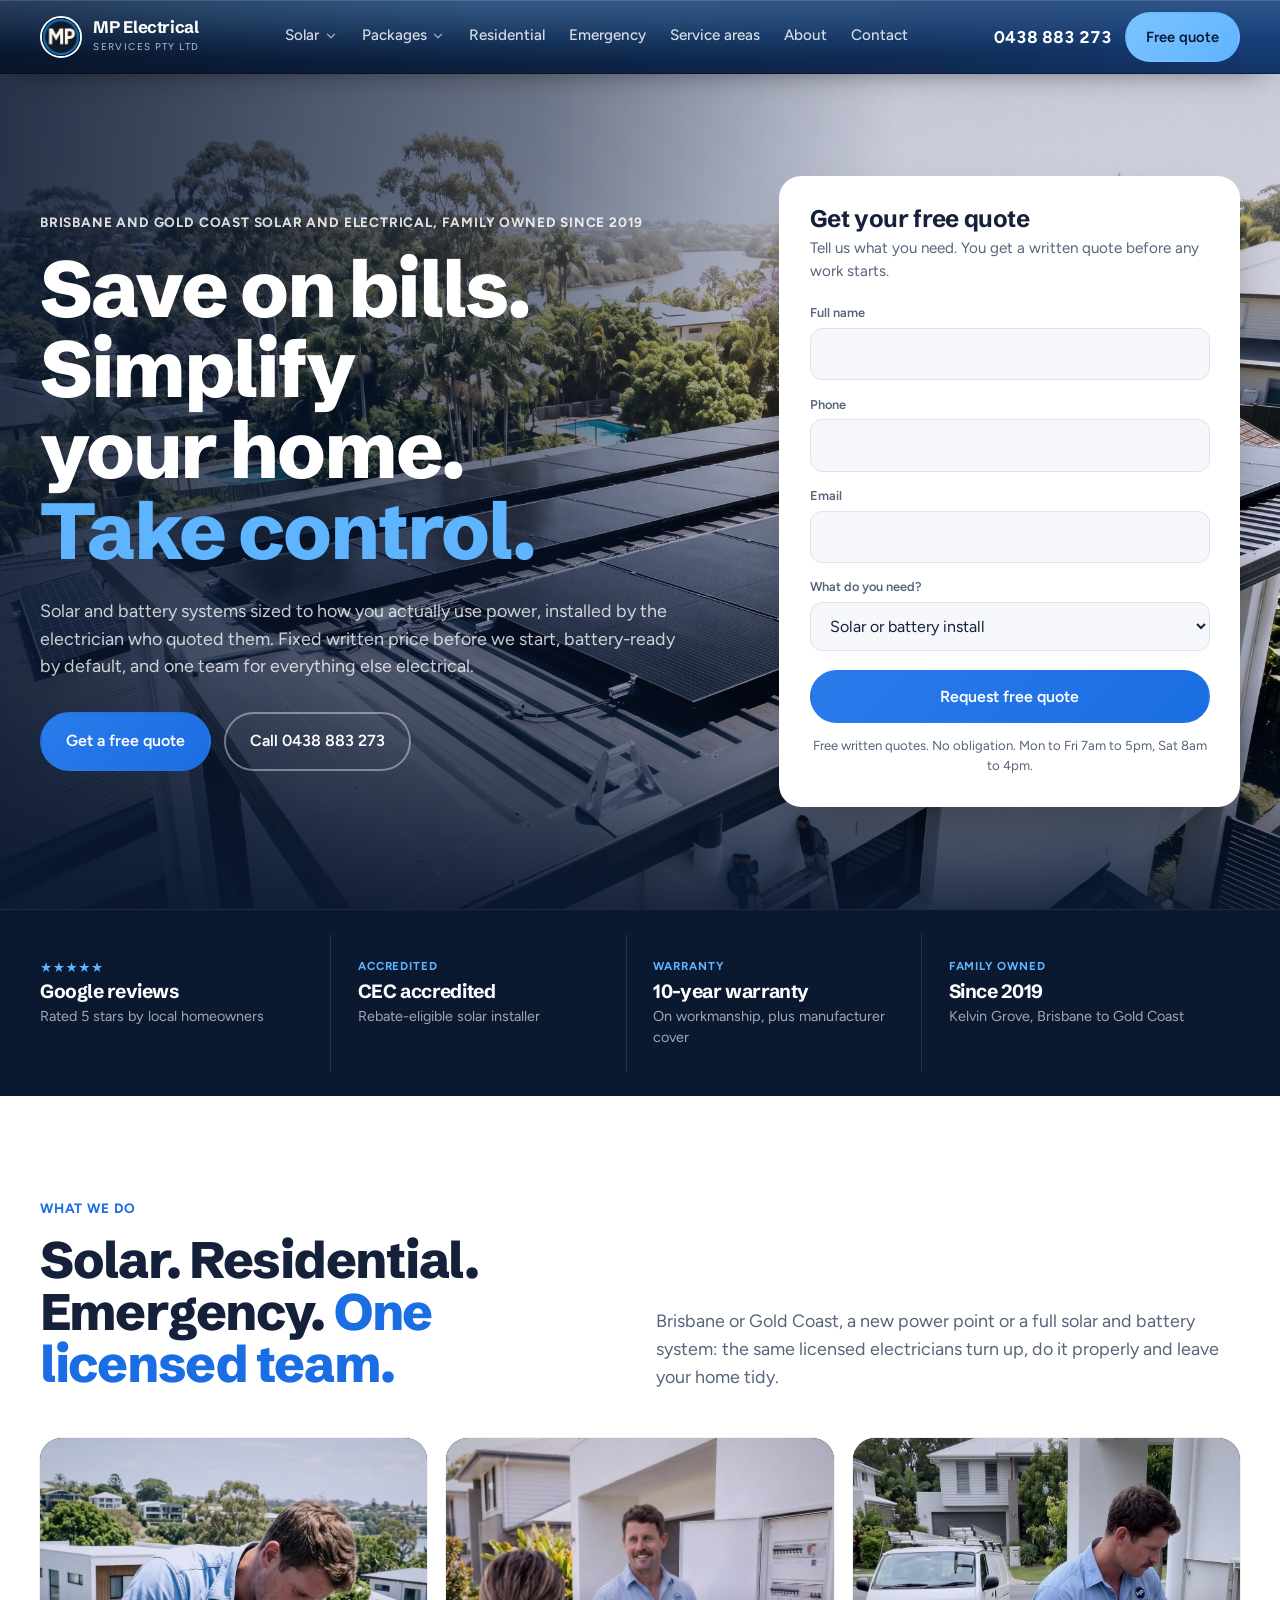
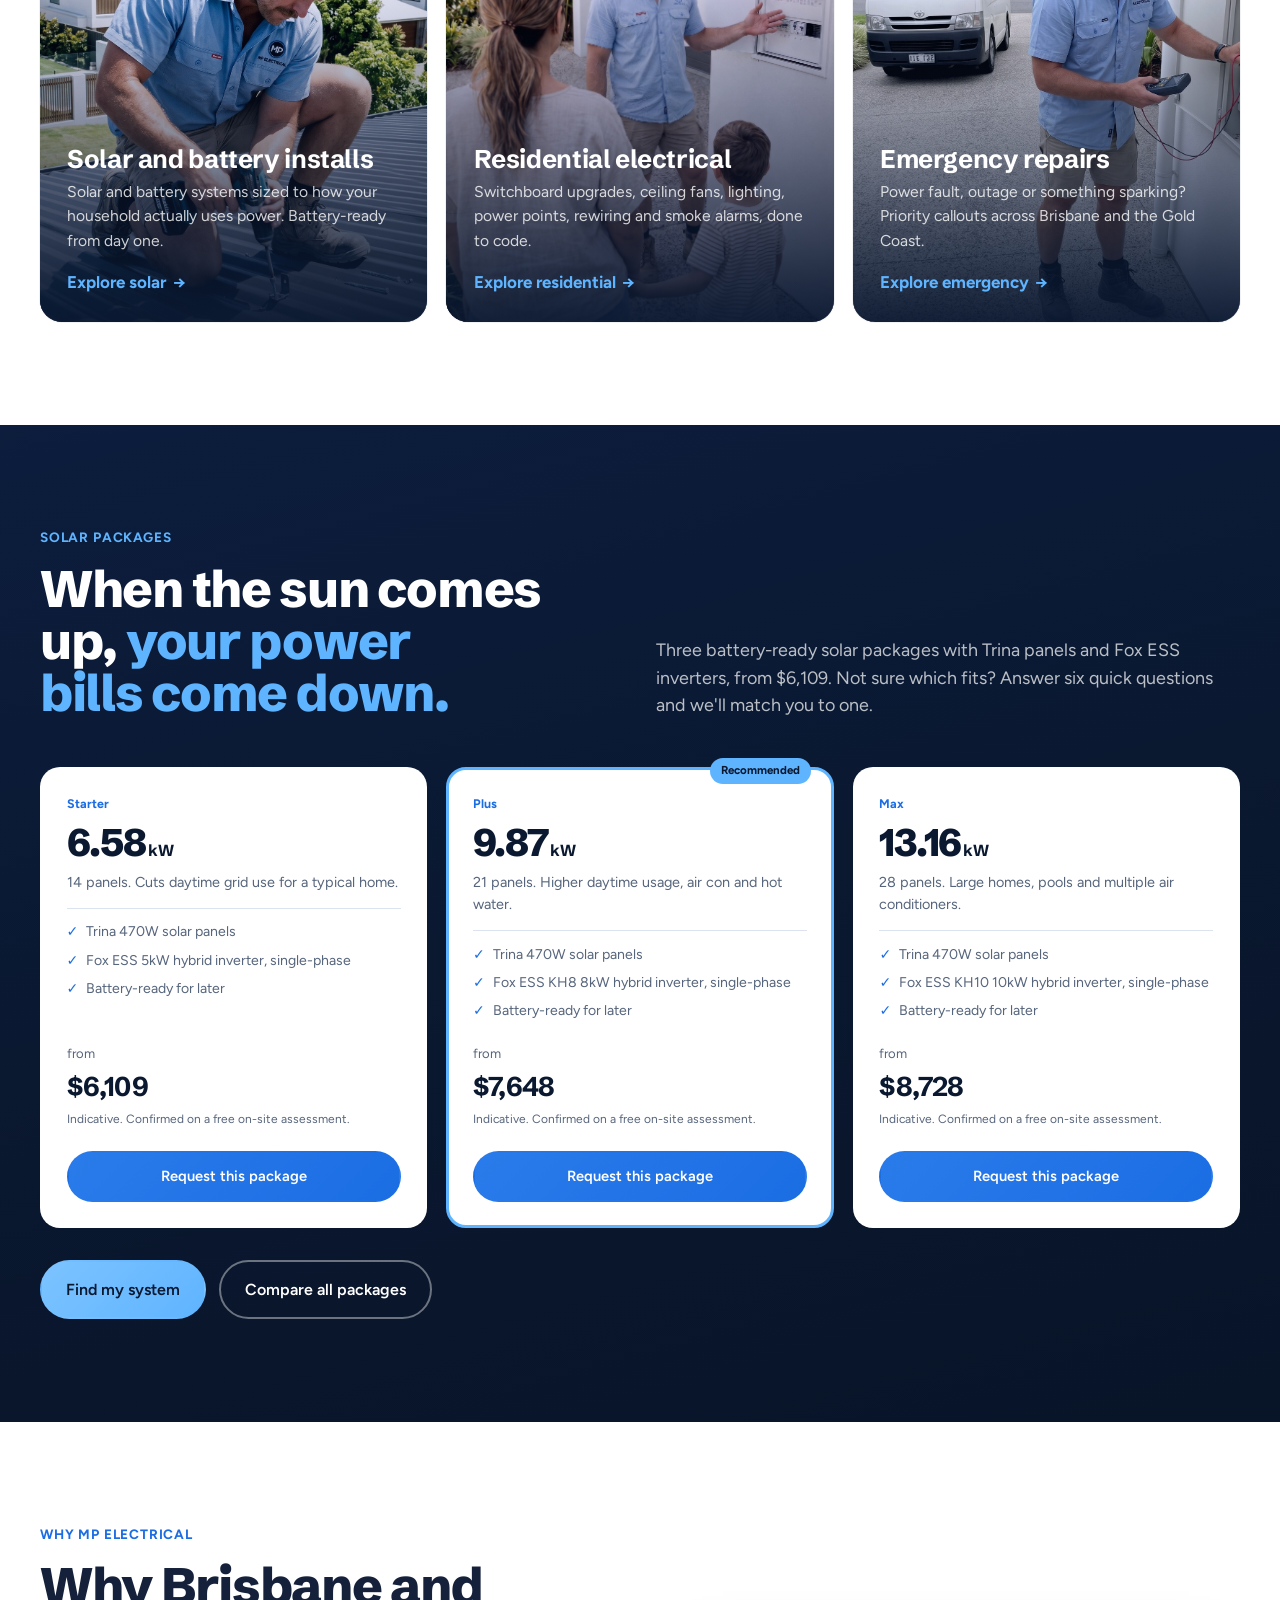
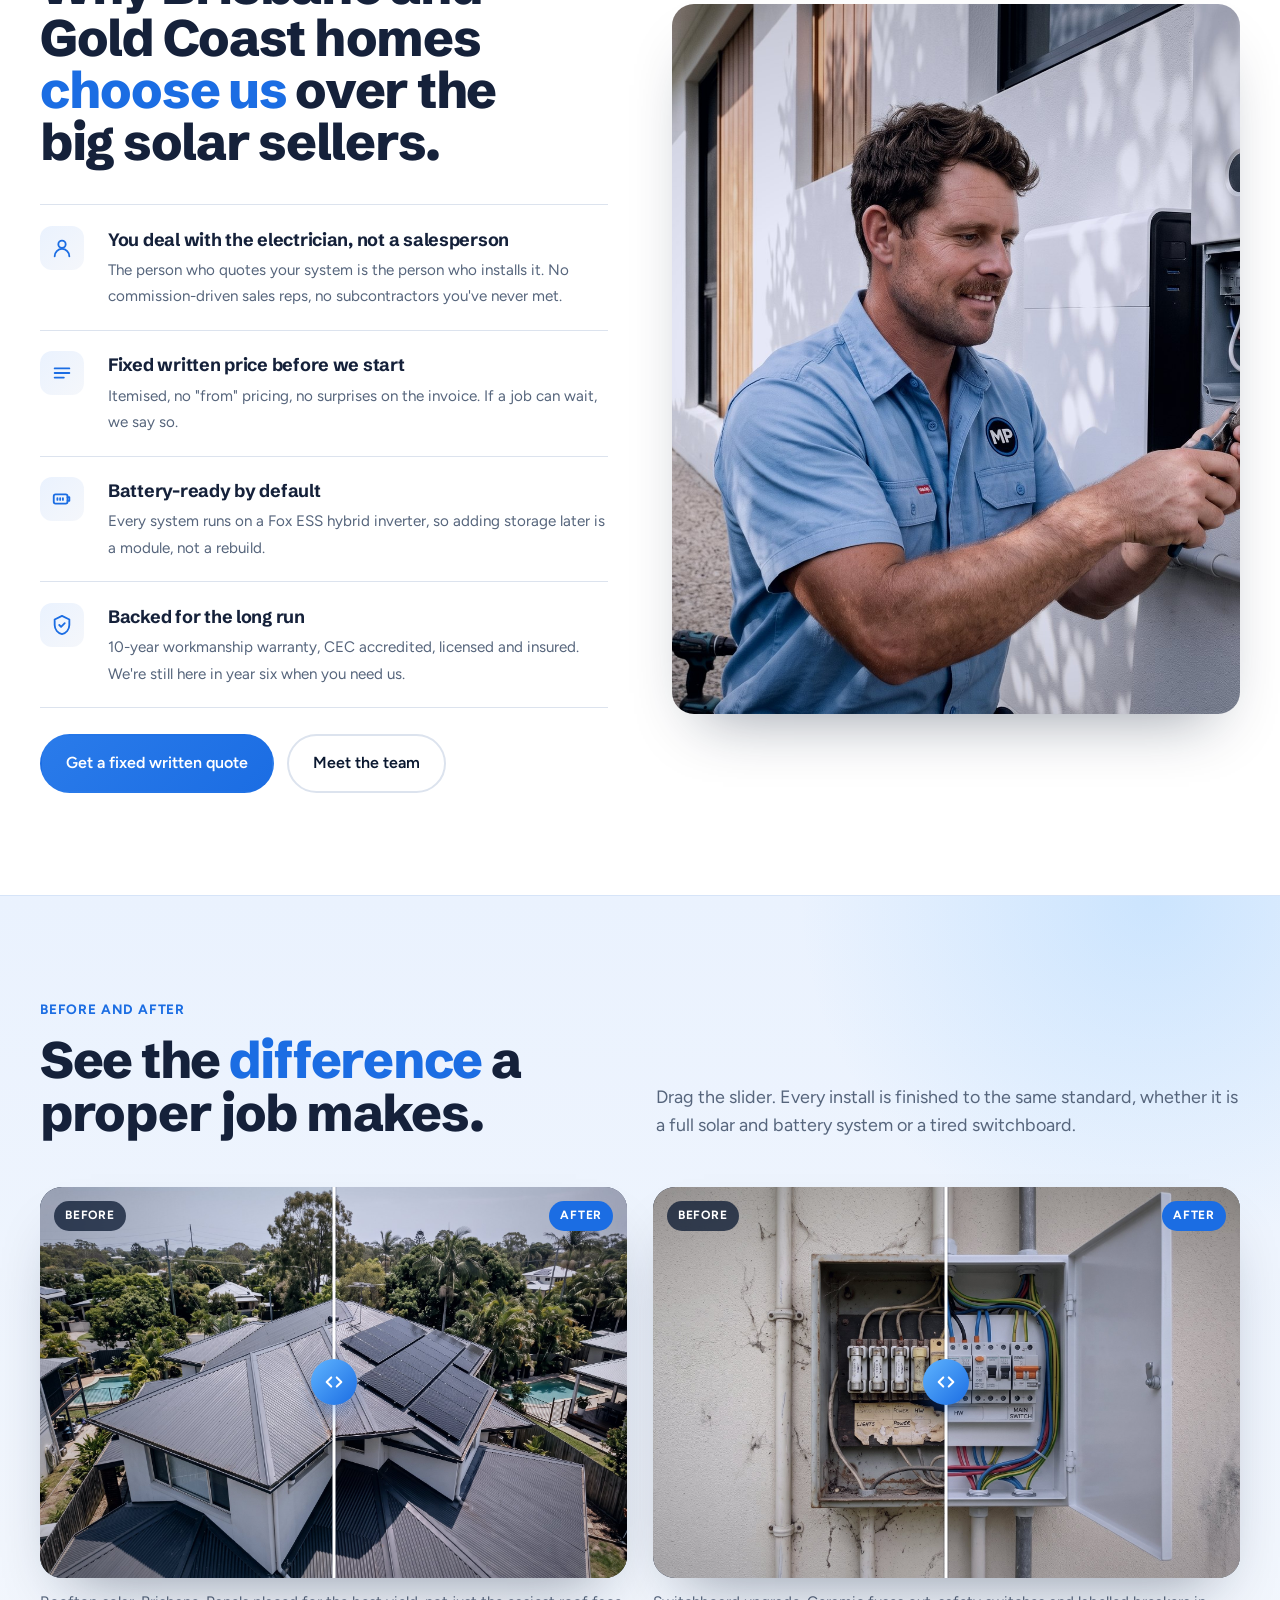
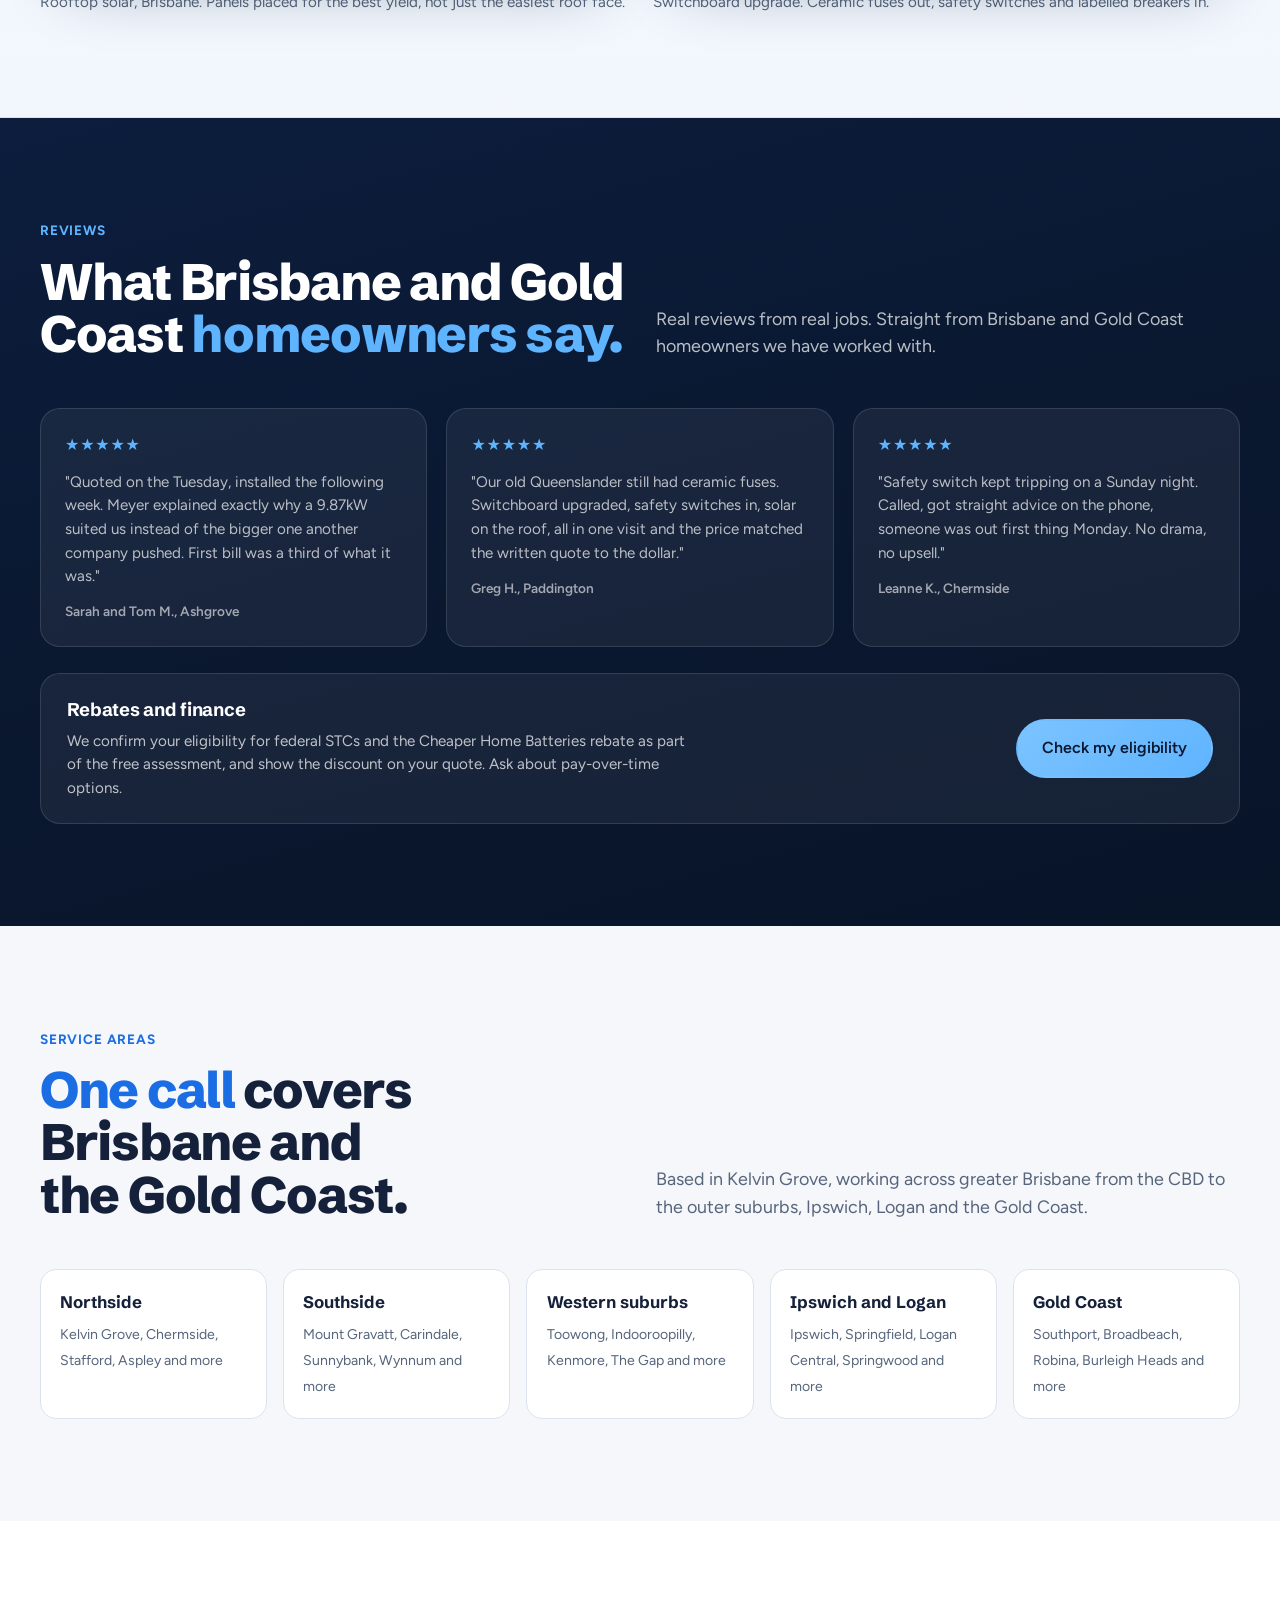
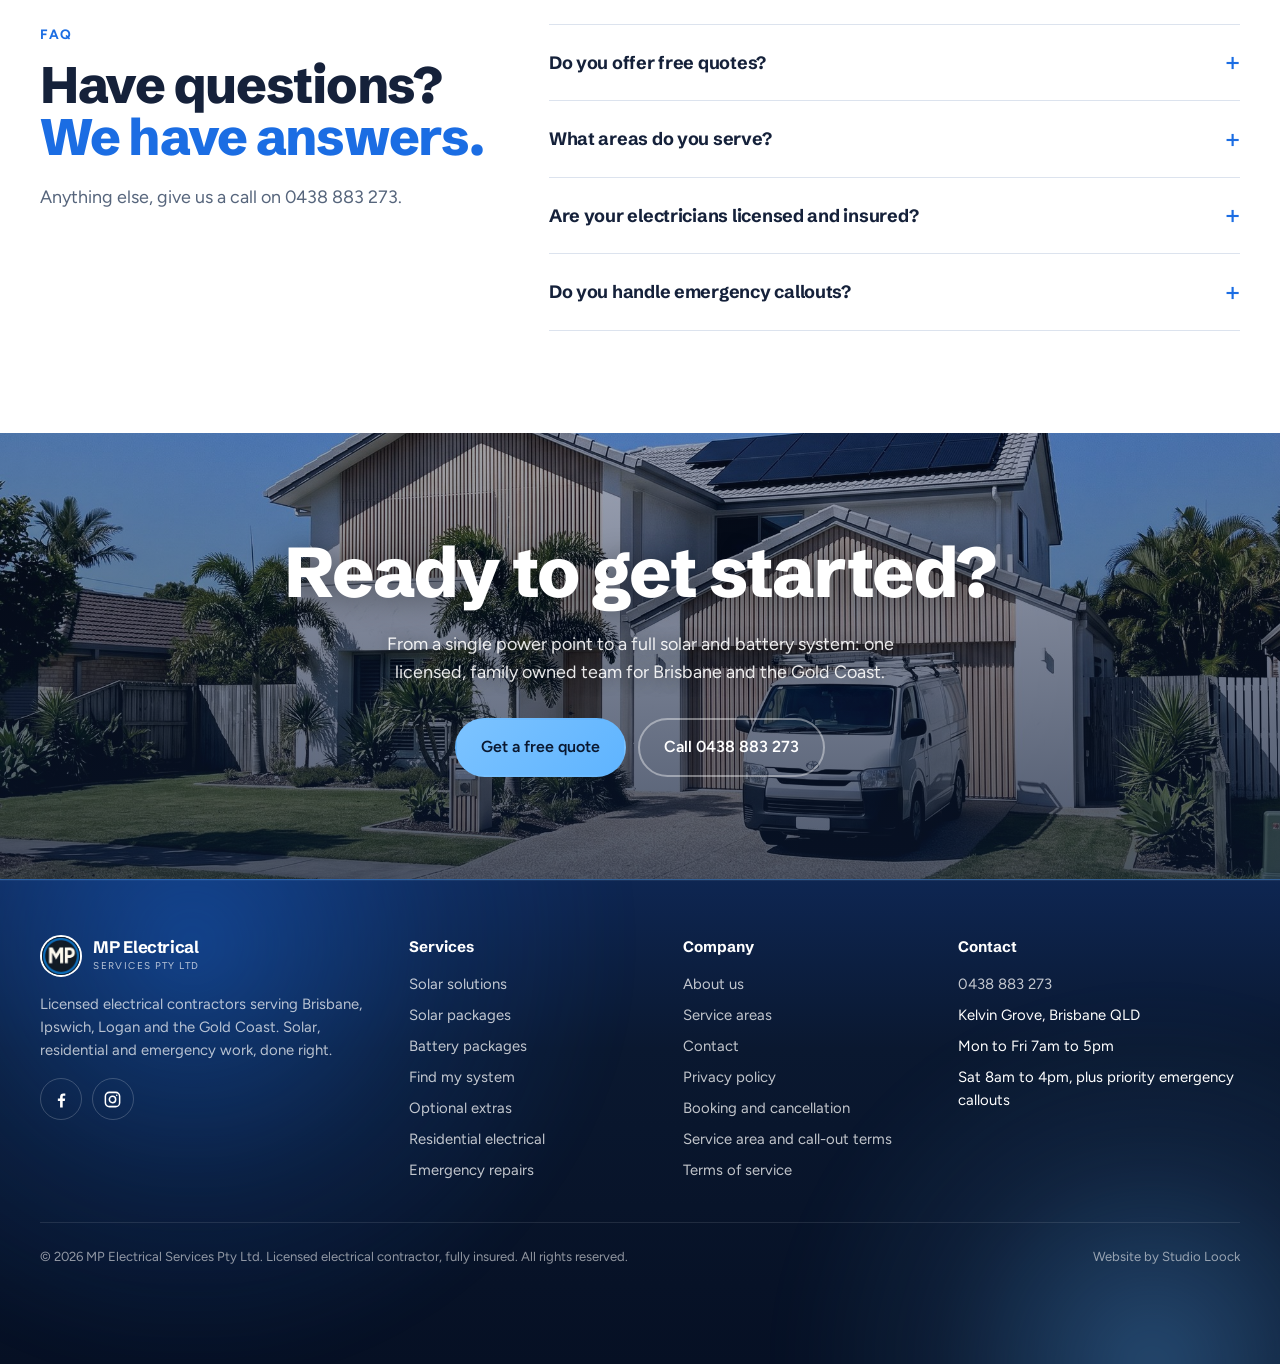
==== commit 629f5111: "About hero caption" ====
--- a/index.html
+++ b/index.html
@@ -8,7 +8,7 @@
 <link rel="canonical" href="https://mp-electrical.mockups.studioloock.co/">
 <meta property="og:title" content="Brisbane and Gold Coast Electrician and Solar Installer | MP Electrical Services"><meta property="og:description" content="MP Electrical Services is a family owned, licensed electrician for solar and battery installs, residential electrical work and emergency repairs across Brisbane, Ipswich, Logan and the Gold Coast. Free written quotes."><meta property="og:type" content="website">
 <link rel="preconnect" href="https://fonts.googleapis.com"><link rel="preconnect" href="https://fonts.gstatic.com" crossorigin><link rel="stylesheet" href="https://fonts.googleapis.com/css2?family=Schibsted+Grotesk:wght@500;700;800&family=Figtree:wght@400;500;600;700&display=swap">
-<link rel="stylesheet" href="style.css?v=11">
+<link rel="stylesheet" href="style.css?v=12">
 <script type="application/ld+json">{"@context":"https://schema.org","@type":"Electrician","name":"MP Electrical Services Pty Ltd","telephone":"+61438883273","areaServed":["Brisbane QLD","Ipswich QLD","Logan QLD","Gold Coast QLD"],"address":{"@type":"PostalAddress","addressLocality":"Kelvin Grove","addressRegion":"QLD","addressCountry":"AU"},"foundingDate":"2019","sameAs":["https://facebook.com/profile.php?id=61579229777890","https://instagram.com/mp_electricalpty.ltd/"],"openingHoursSpecification":[{"@type":"OpeningHoursSpecification","dayOfWeek":["Monday","Tuesday","Wednesday","Thursday","Friday"],"opens":"07:00","closes":"17:00"},{"@type":"OpeningHoursSpecification","dayOfWeek":"Saturday","opens":"08:00","closes":"16:00"}],"makesOffer":[{"@type":"Offer","name":"6.58kW solar system","price":"6109","priceCurrency":"AUD"},{"@type":"Offer","name":"9.87kW solar system","price":"7648","priceCurrency":"AUD"},{"@type":"Offer","name":"13.16kW solar system","price":"8728","priceCurrency":"AUD"}]}</script><script type="application/ld+json">{"@context": "https://schema.org", "@type": "FAQPage", "mainEntity": [{"@type": "Question", "name": "Do you offer free quotes?", "acceptedAnswer": {"@type": "Answer", "text": "Yes. Every quote is free and provided in writing before any work begins, from a single power point to a full solar and battery system."}}, {"@type": "Question", "name": "What areas do you serve?", "acceptedAnswer": {"@type": "Answer", "text": "We are based in Kelvin Grove and cover greater Brisbane: northside, southside, the western suburbs, Ipswich, Logan and the Gold Coast."}}, {"@type": "Question", "name": "Are your electricians licensed and insured?", "acceptedAnswer": {"@type": "Answer", "text": "Yes. Fully licensed and insured, and every job meets Queensland electrical safety standards."}}, {"@type": "Question", "name": "Do you handle emergency callouts?", "acceptedAnswer": {"@type": "Answer", "text": "Yes. If you have a power fault, outage or anything that feels unsafe, call us directly on 0438 883 273. Emergency callouts get priority scheduling."}}]}</script>
 </head>
 <body>
--- a/style.css
+++ b/style.css
@@ -435,3 +435,27 @@
 .ba-cap{margin-top:.8rem;color:var(--muted,#55617A);font-size:.95rem}
 .on-dark .ba-cap,.dark .ba-cap{color:rgba(255,255,255,.7)}
 @media(max-width:800px){.ba-grid{grid-template-columns:1fr}}
+
+/* before/after section v2 */
+.ba-sec{background:linear-gradient(180deg,#EAF2FE 0%,#F3F7FD 100%);border-top:1px solid #D6E4F8;border-bottom:1px solid #D6E4F8;position:relative;overflow:hidden}
+.ba-sec::before{content:"";position:absolute;right:-20vw;top:-30vw;width:60vw;height:60vw;border-radius:50%;background:radial-gradient(circle,rgba(95,180,255,.22) 0%,transparent 65%);pointer-events:none}
+.ba-sec .wrap{position:relative}
+.ba-split{display:grid;grid-template-columns:1.15fr .85fr;gap:3rem;align-items:center}
+.ba-split .ba{aspect-ratio:4/3}
+.ba-copy .kicker{margin-bottom:.9rem}
+.ba-copy h2{margin-bottom:1rem}
+.ba-copy .lede{margin-bottom:1.4rem}
+.ba-list{list-style:none;margin:0 0 1.6rem;padding:0;display:grid;gap:.7rem}
+.ba-list li{display:grid;grid-template-columns:28px 1fr;gap:.7rem;align-items:start;font-size:.98rem;color:var(--text)}
+.ba-list li i{width:28px;height:28px;border-radius:8px;background:linear-gradient(135deg,#2A7BEA,#1257BD);display:grid;place-items:center;color:#fff;font-style:normal;font-weight:800;font-size:.85rem;box-shadow:0 6px 12px -6px rgba(27,109,227,.6)}
+.ba-list li b{display:block;font-family:'Schibsted Grotesk',sans-serif;letter-spacing:-.01em}
+.ba-list li span{color:var(--steel);font-size:.92rem}
+.ba-sec .ba-cap{color:var(--steel)}
+@media(max-width:900px){.ba-split{grid-template-columns:1fr;gap:1.6rem}.ba-split .ba{aspect-ratio:3/2}.ba-split .ba-copy{order:-1}}
+
+/* about hero caption */
+.phero-fig{margin:0}
+.phero-fig figcaption{display:flex;align-items:baseline;gap:.7rem;margin-top:.9rem;padding-left:.2rem}
+.phero-fig figcaption b{font-family:'Schibsted Grotesk',sans-serif;font-size:1.05rem;letter-spacing:-.01em;color:#fff}
+.phero-fig figcaption span{font-size:.85rem;color:var(--sky);font-weight:600;letter-spacing:.02em}
+@media(max-width:520px){.phero-fig figcaption{flex-direction:column;gap:.1rem}}
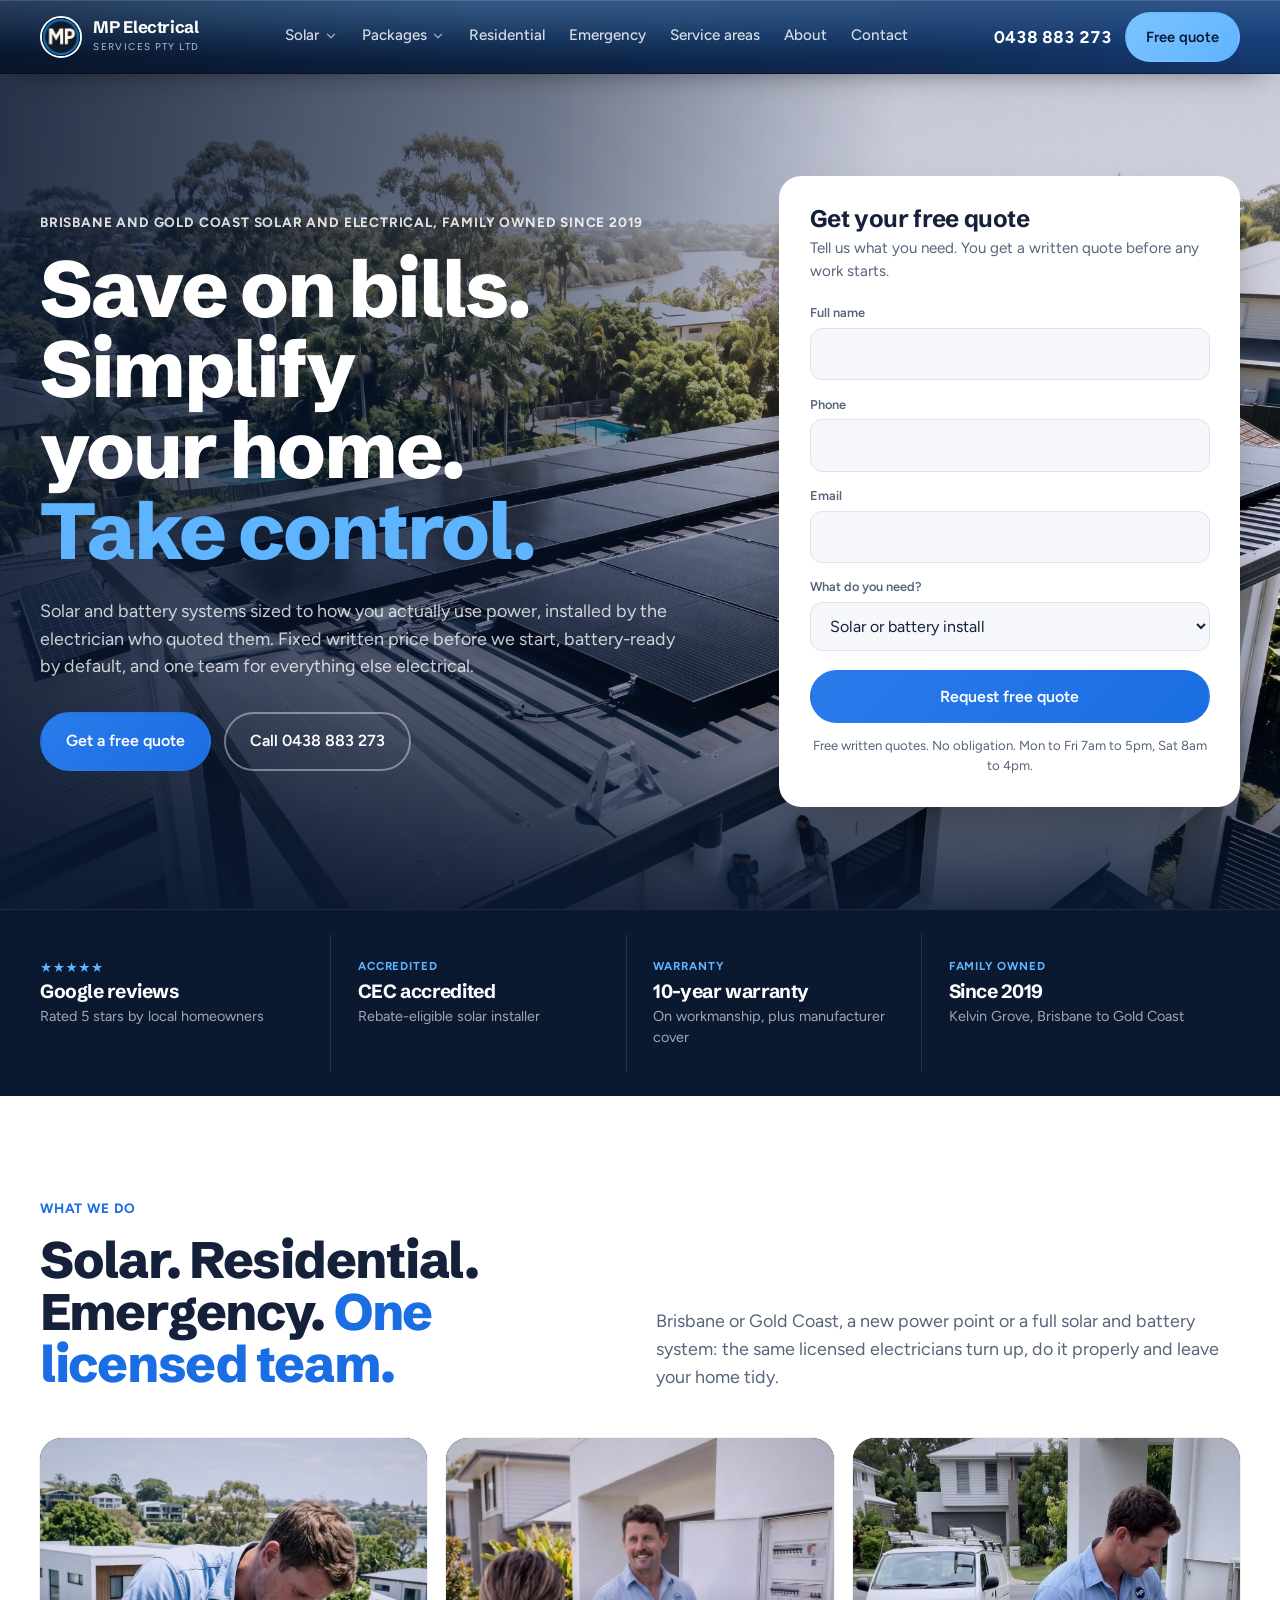
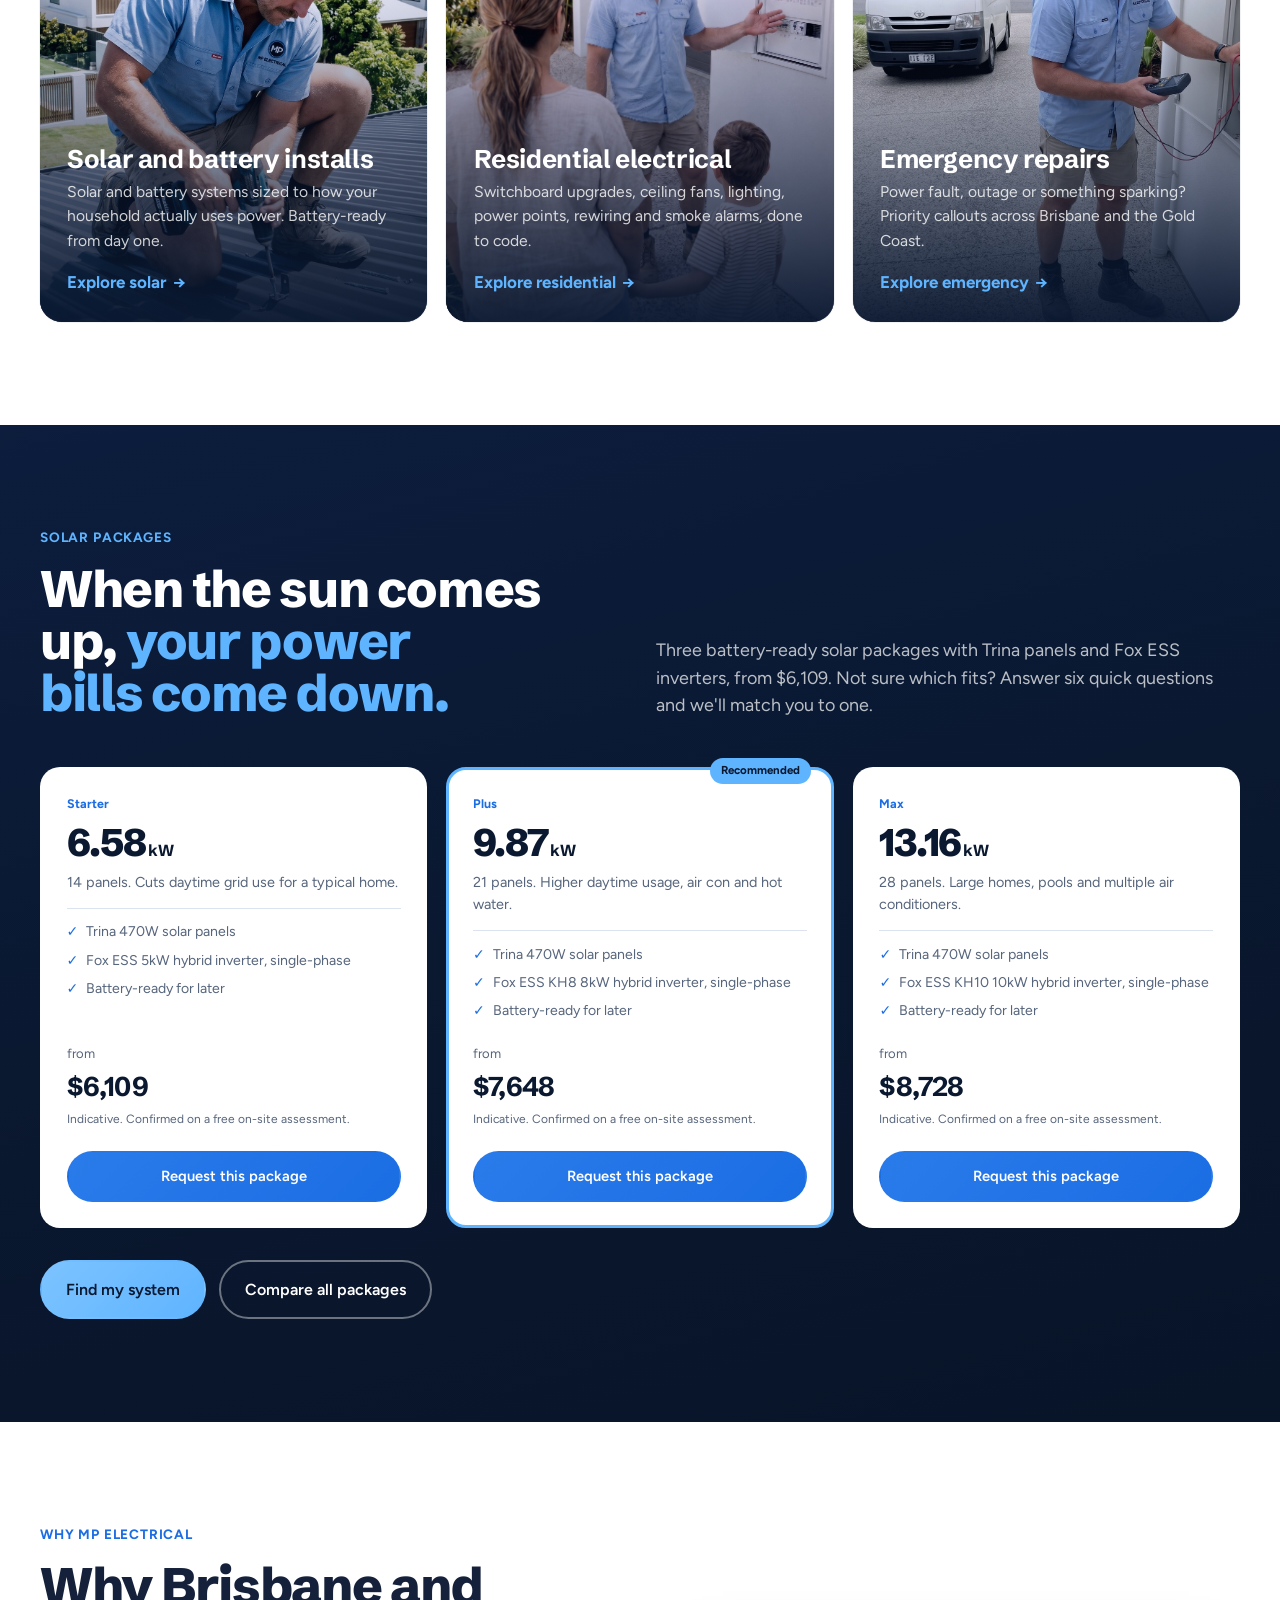
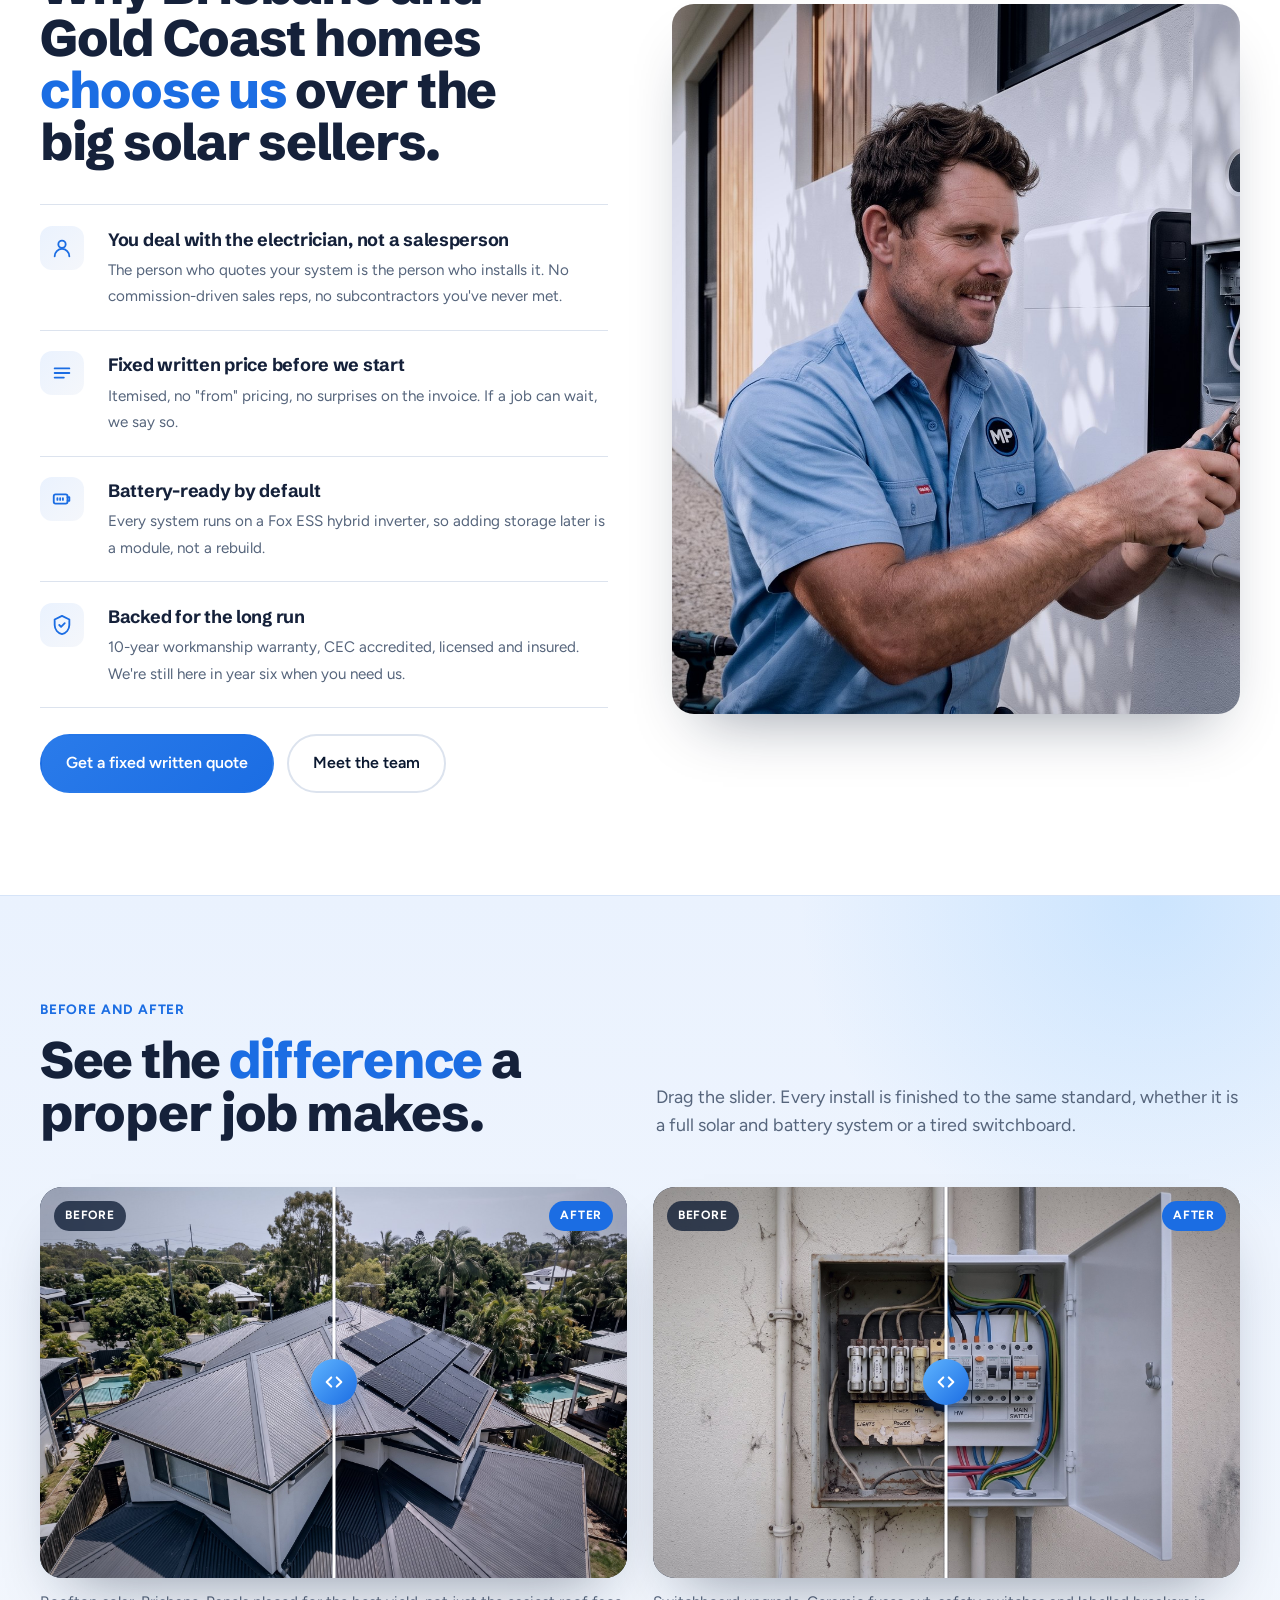
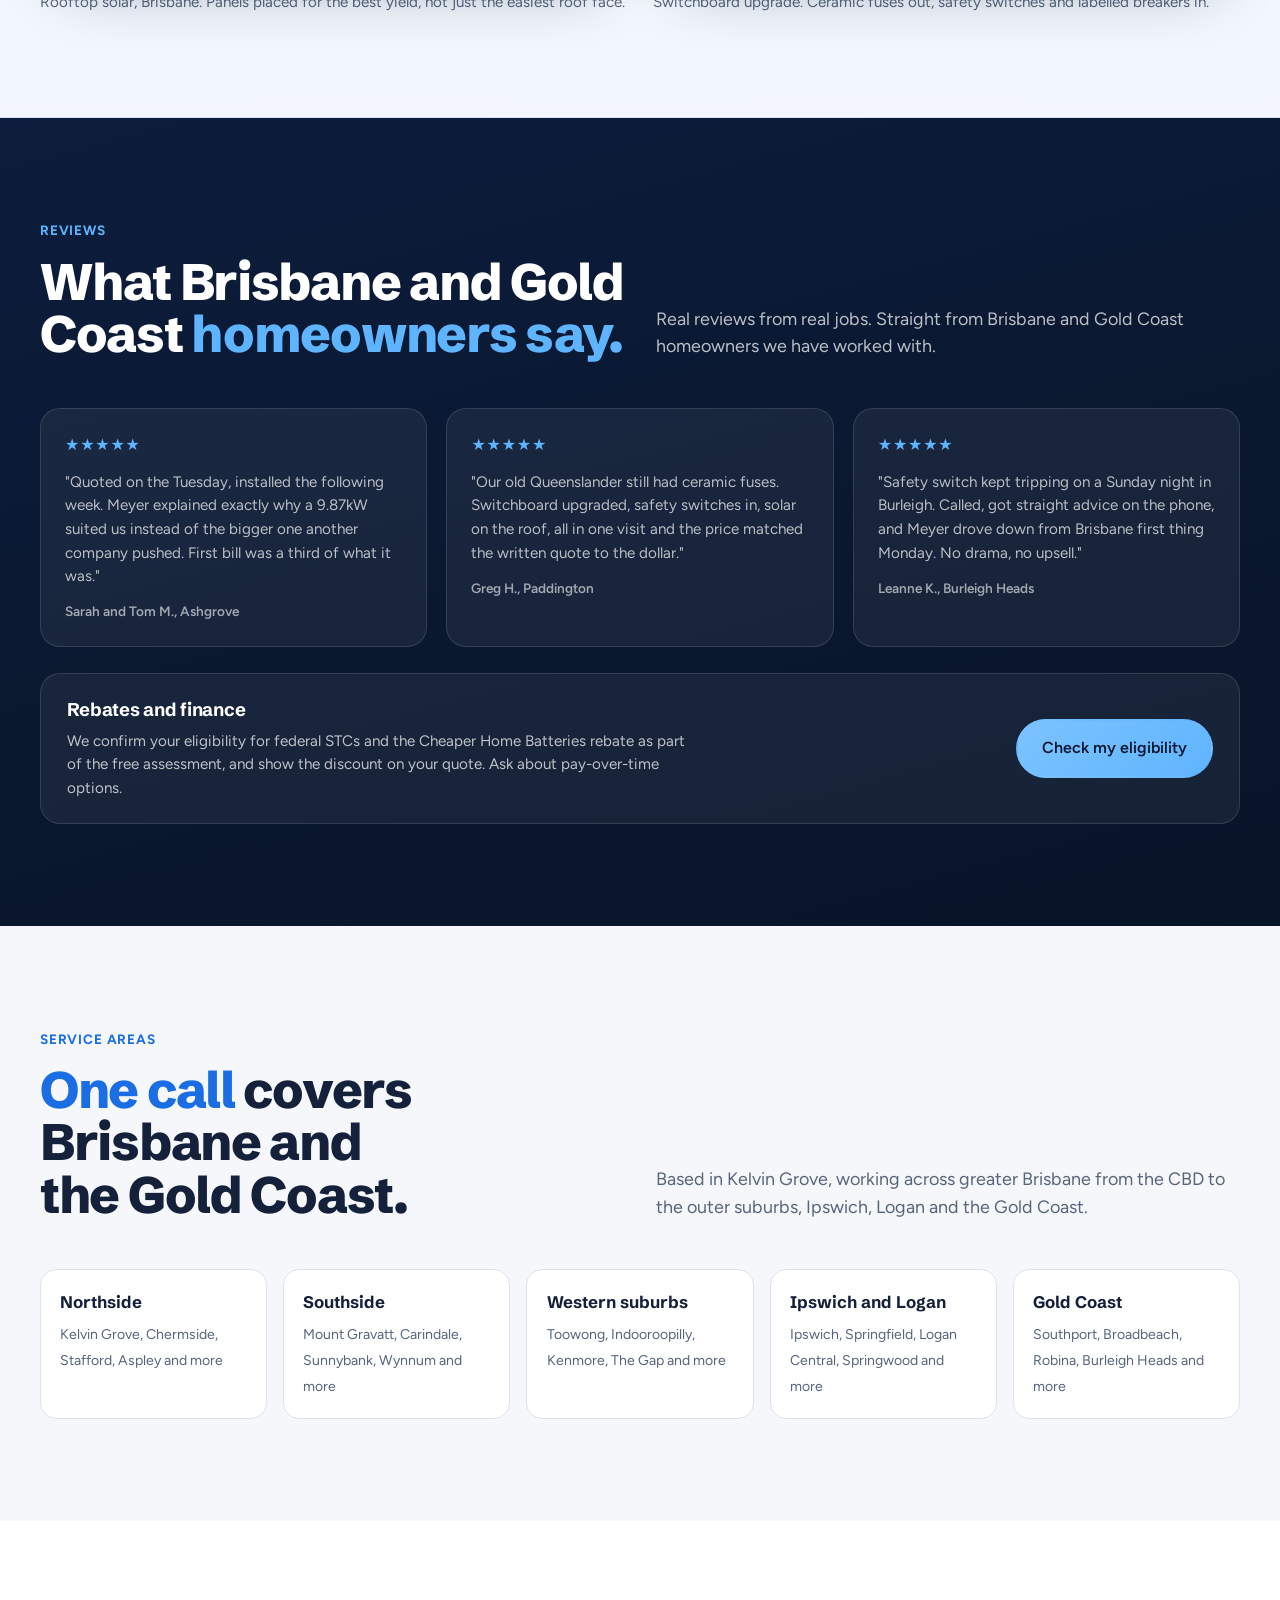
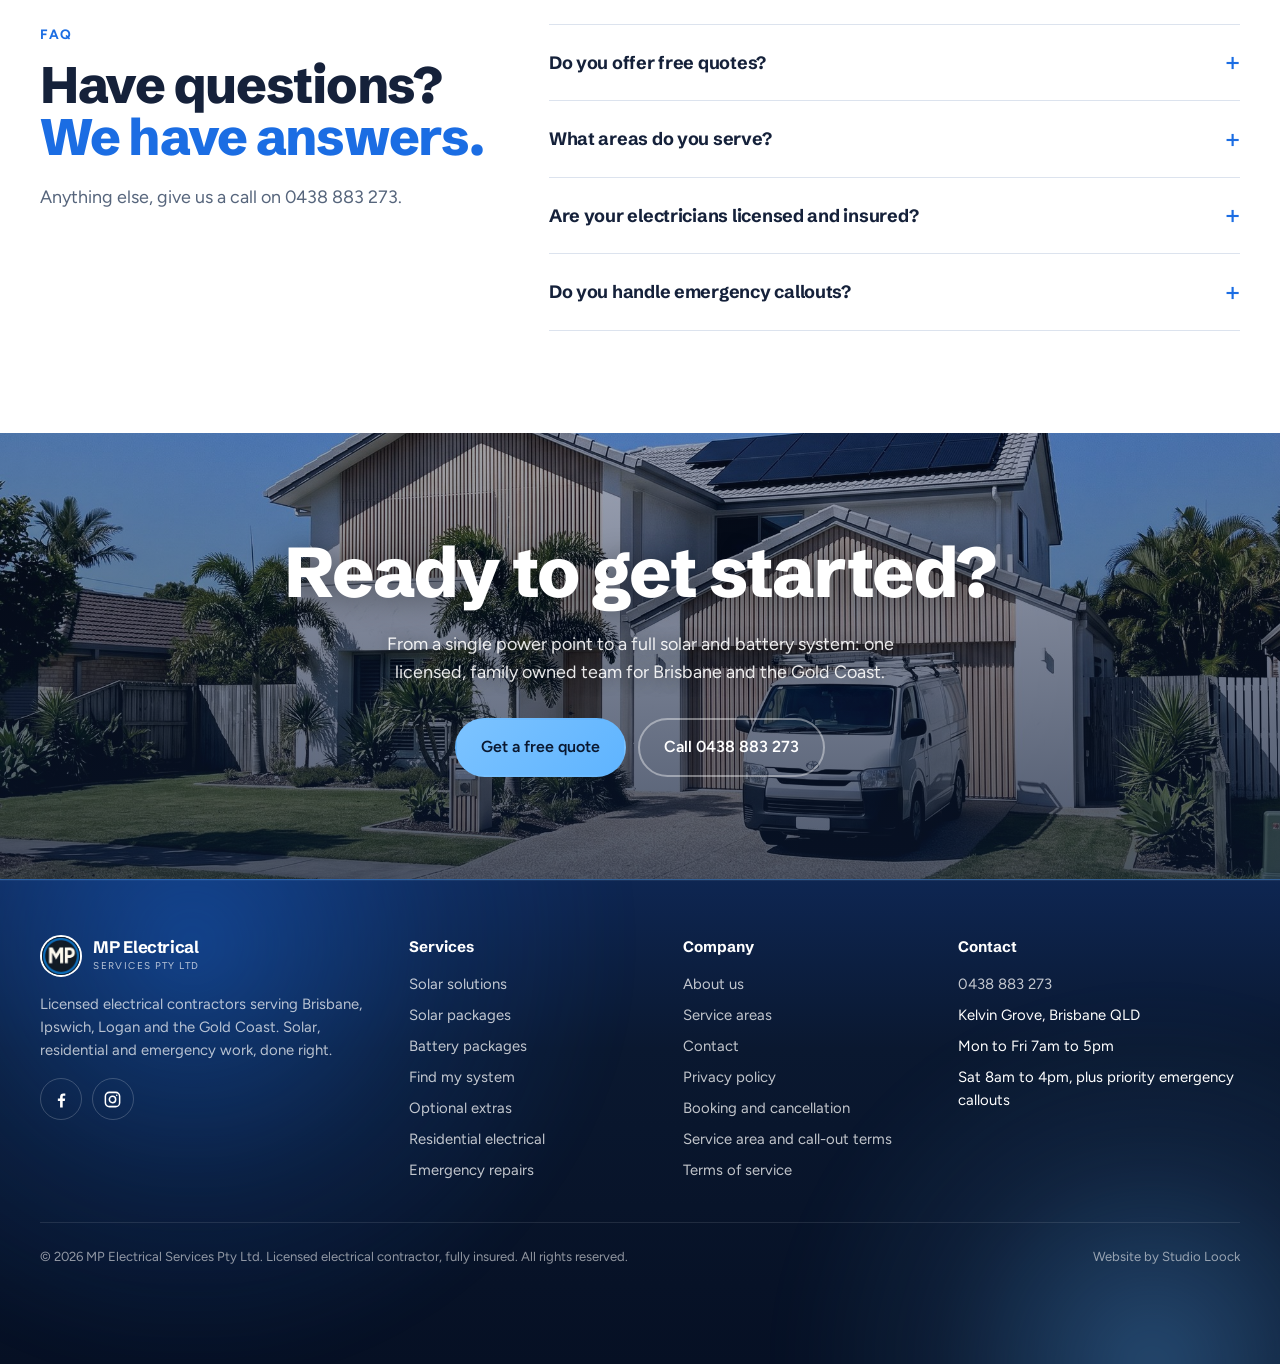
==== commit 513272cf: "Review bands" ====
--- a/index.html
+++ b/index.html
@@ -8,7 +8,7 @@
 <link rel="canonical" href="https://mp-electrical.mockups.studioloock.co/">
 <meta property="og:title" content="Brisbane and Gold Coast Electrician and Solar Installer | MP Electrical Services"><meta property="og:description" content="MP Electrical Services is a family owned, licensed electrician for solar and battery installs, residential electrical work and emergency repairs across Brisbane, Ipswich, Logan and the Gold Coast. Free written quotes."><meta property="og:type" content="website">
 <link rel="preconnect" href="https://fonts.googleapis.com"><link rel="preconnect" href="https://fonts.gstatic.com" crossorigin><link rel="stylesheet" href="https://fonts.googleapis.com/css2?family=Schibsted+Grotesk:wght@500;700;800&family=Figtree:wght@400;500;600;700&display=swap">
-<link rel="stylesheet" href="style.css?v=12">
+<link rel="stylesheet" href="style.css?v=13">
 <script type="application/ld+json">{"@context":"https://schema.org","@type":"Electrician","name":"MP Electrical Services Pty Ltd","telephone":"+61438883273","areaServed":["Brisbane QLD","Ipswich QLD","Logan QLD","Gold Coast QLD"],"address":{"@type":"PostalAddress","addressLocality":"Kelvin Grove","addressRegion":"QLD","addressCountry":"AU"},"foundingDate":"2019","sameAs":["https://facebook.com/profile.php?id=61579229777890","https://instagram.com/mp_electricalpty.ltd/"],"openingHoursSpecification":[{"@type":"OpeningHoursSpecification","dayOfWeek":["Monday","Tuesday","Wednesday","Thursday","Friday"],"opens":"07:00","closes":"17:00"},{"@type":"OpeningHoursSpecification","dayOfWeek":"Saturday","opens":"08:00","closes":"16:00"}],"makesOffer":[{"@type":"Offer","name":"6.58kW solar system","price":"6109","priceCurrency":"AUD"},{"@type":"Offer","name":"9.87kW solar system","price":"7648","priceCurrency":"AUD"},{"@type":"Offer","name":"13.16kW solar system","price":"8728","priceCurrency":"AUD"}]}</script><script type="application/ld+json">{"@context": "https://schema.org", "@type": "FAQPage", "mainEntity": [{"@type": "Question", "name": "Do you offer free quotes?", "acceptedAnswer": {"@type": "Answer", "text": "Yes. Every quote is free and provided in writing before any work begins, from a single power point to a full solar and battery system."}}, {"@type": "Question", "name": "What areas do you serve?", "acceptedAnswer": {"@type": "Answer", "text": "We are based in Kelvin Grove and cover greater Brisbane: northside, southside, the western suburbs, Ipswich, Logan and the Gold Coast."}}, {"@type": "Question", "name": "Are your electricians licensed and insured?", "acceptedAnswer": {"@type": "Answer", "text": "Yes. Fully licensed and insured, and every job meets Queensland electrical safety standards."}}, {"@type": "Question", "name": "Do you handle emergency callouts?", "acceptedAnswer": {"@type": "Answer", "text": "Yes. If you have a power fault, outage or anything that feels unsafe, call us directly on 0438 883 273. Emergency callouts get priority scheduling."}}]}</script>
 </head>
 <body>
@@ -110,7 +110,7 @@
   <div class="grid3 rvwrap" id="rvwrap">
     <div class="card rv"><div class="stars">★★★★★</div><p>"Quoted on the Tuesday, installed the following week. Meyer explained exactly why a 9.87kW suited us instead of the bigger one another company pushed. First bill was a third of what it was."</p><b>Sarah and Tom M., Ashgrove</b></div>
     <div class="card rv"><div class="stars">★★★★★</div><p>"Our old Queenslander still had ceramic fuses. Switchboard upgraded, safety switches in, solar on the roof, all in one visit and the price matched the written quote to the dollar."</p><b>Greg H., Paddington</b></div>
-    <div class="card rv"><div class="stars">★★★★★</div><p>"Safety switch kept tripping on a Sunday night. Called, got straight advice on the phone, someone was out first thing Monday. No drama, no upsell."</p><b>Leanne K., Chermside</b></div>
+    <div class="card rv"><div class="stars">★★★★★</div><p>"Safety switch kept tripping on a Sunday night in Burleigh. Called, got straight advice on the phone, and Meyer drove down from Brisbane first thing Monday. No drama, no upsell."</p><b>Leanne K., Burleigh Heads</b></div>
   </div>
   <div class="rvdots" id="rvdots" aria-hidden="true"><i class="on"></i><i></i><i></i></div>
   <div class="rebate">
--- a/style.css
+++ b/style.css
@@ -459,3 +459,19 @@
 .phero-fig figcaption b{font-family:'Schibsted Grotesk',sans-serif;font-size:1.05rem;letter-spacing:-.01em;color:#fff}
 .phero-fig figcaption span{font-size:.85rem;color:var(--sky);font-weight:600;letter-spacing:.02em}
 @media(max-width:520px){.phero-fig figcaption{flex-direction:column;gap:.1rem}}
+
+/* review band (inner pages) */
+.rvband{position:relative;overflow:hidden}
+.rvband .glow{bottom:auto;top:-40vw;left:80%}
+.rvband .wrap{position:relative;display:grid;grid-template-columns:1.3fr .7fr;gap:3rem;align-items:center}
+.rvband .stars{font-size:1.2rem;margin-bottom:1rem}
+.rvband blockquote{margin:0;font-family:'Schibsted Grotesk',sans-serif;font-weight:700;font-size:clamp(1.35rem,2.4vw,1.9rem);line-height:1.3;letter-spacing:-.02em;text-wrap:balance}
+.rvband blockquote .hi{color:var(--sky)}
+.rvband cite{display:block;font-style:normal;margin-top:1.2rem;color:rgba(255,255,255,.7);font-size:.95rem}
+.rvband cite b{color:#fff;font-weight:700}
+.rvside{background:rgba(255,255,255,.06);border:1px solid rgba(255,255,255,.12);border-radius:20px;padding:1.5rem 1.6rem}
+.rvside .big{font-family:'Schibsted Grotesk',sans-serif;font-size:2.6rem;font-weight:800;letter-spacing:-.04em;line-height:1;color:var(--sky)}
+.rvside .big small{font-size:1rem;font-weight:600;letter-spacing:0;color:#fff;margin-left:.3rem}
+.rvside p{color:rgba(255,255,255,.72);font-size:.95rem;margin:.6rem 0 1.1rem}
+.rvside .btn{width:100%}
+@media(max-width:900px){.rvband .wrap{grid-template-columns:1fr;gap:1.6rem}}
